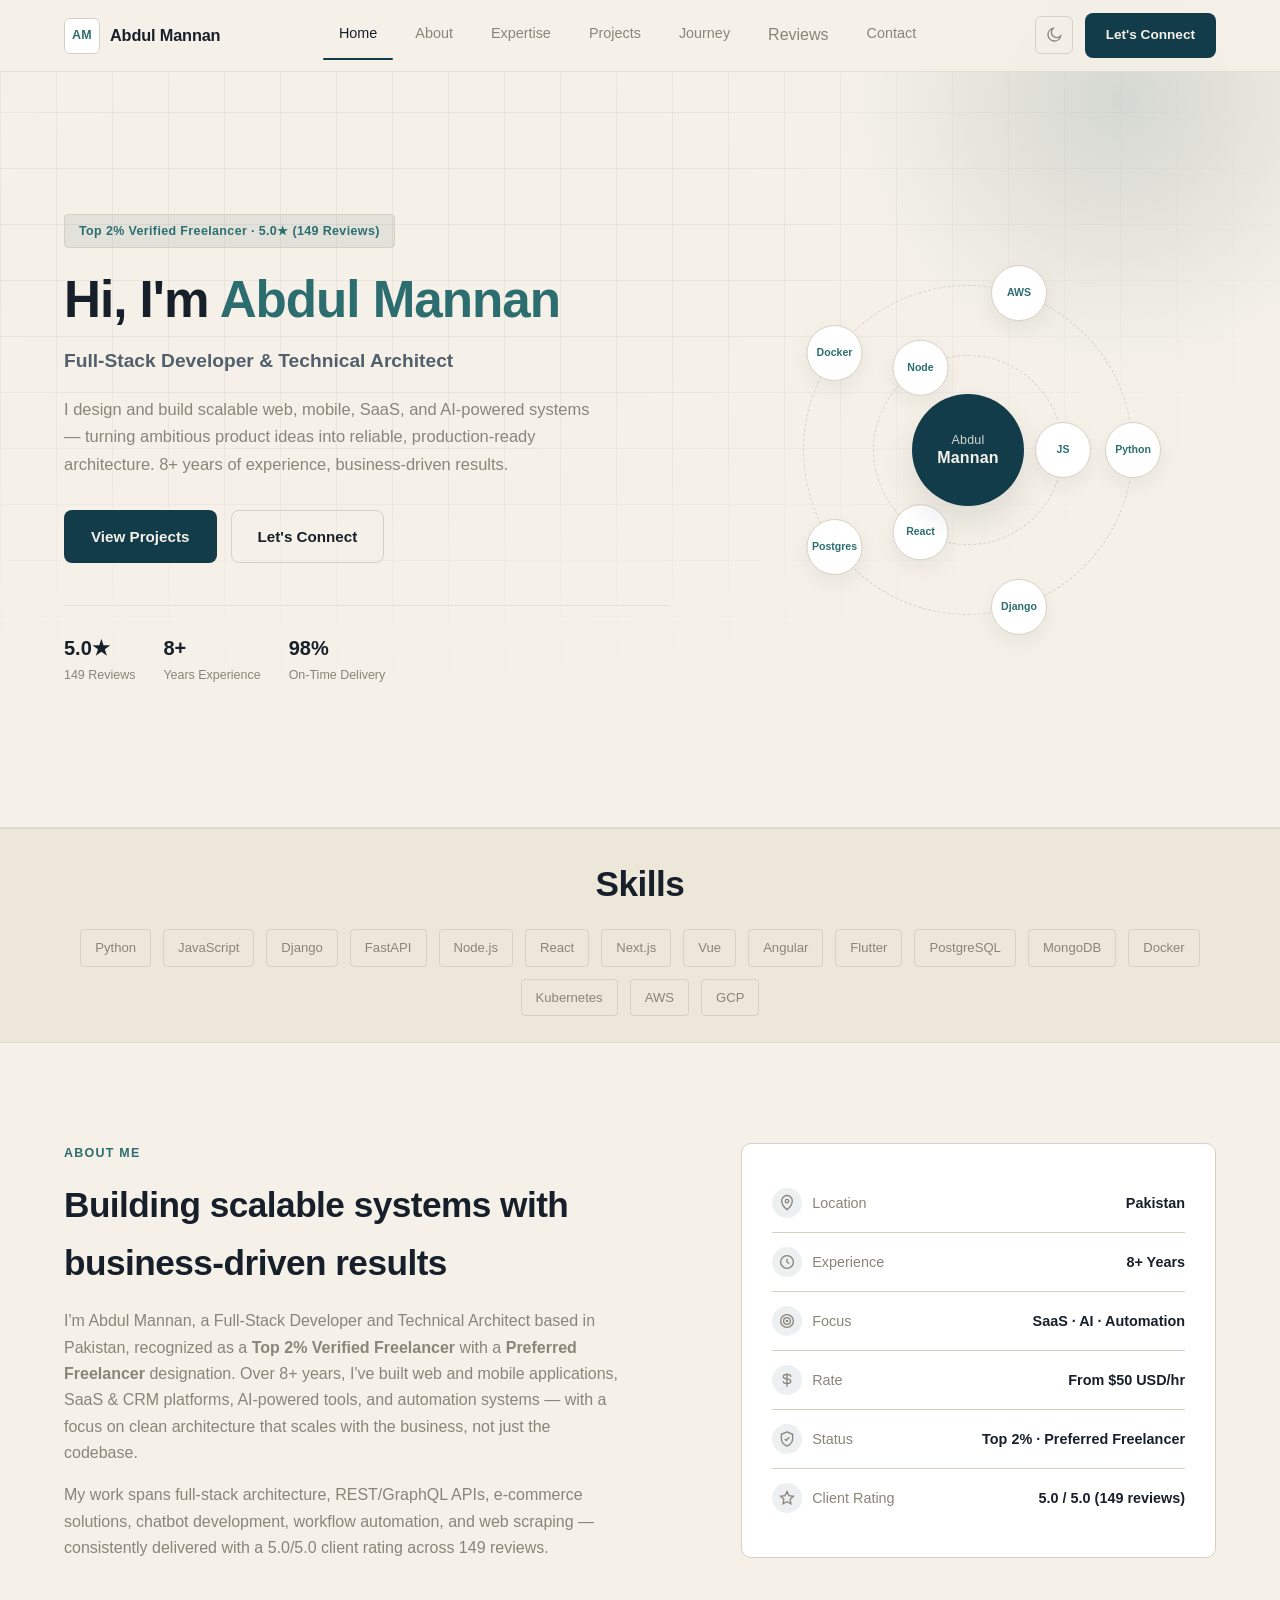
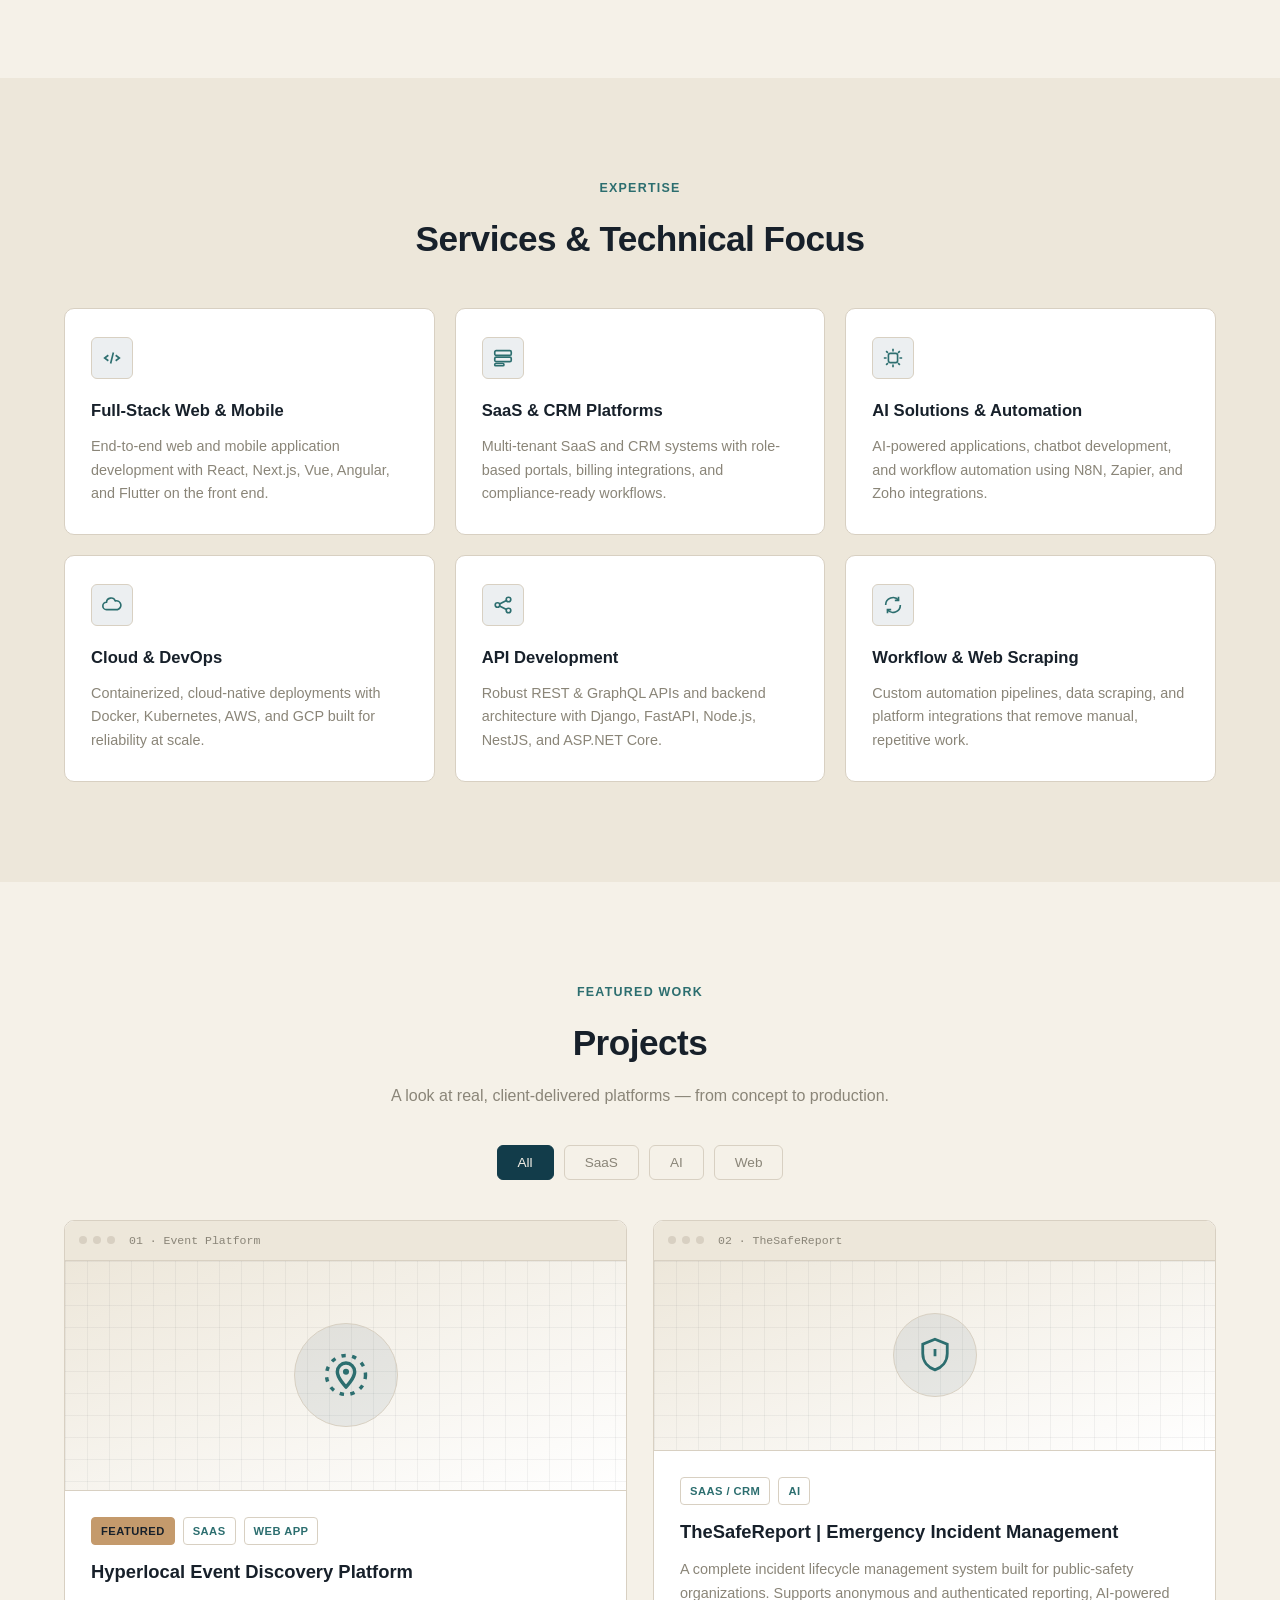
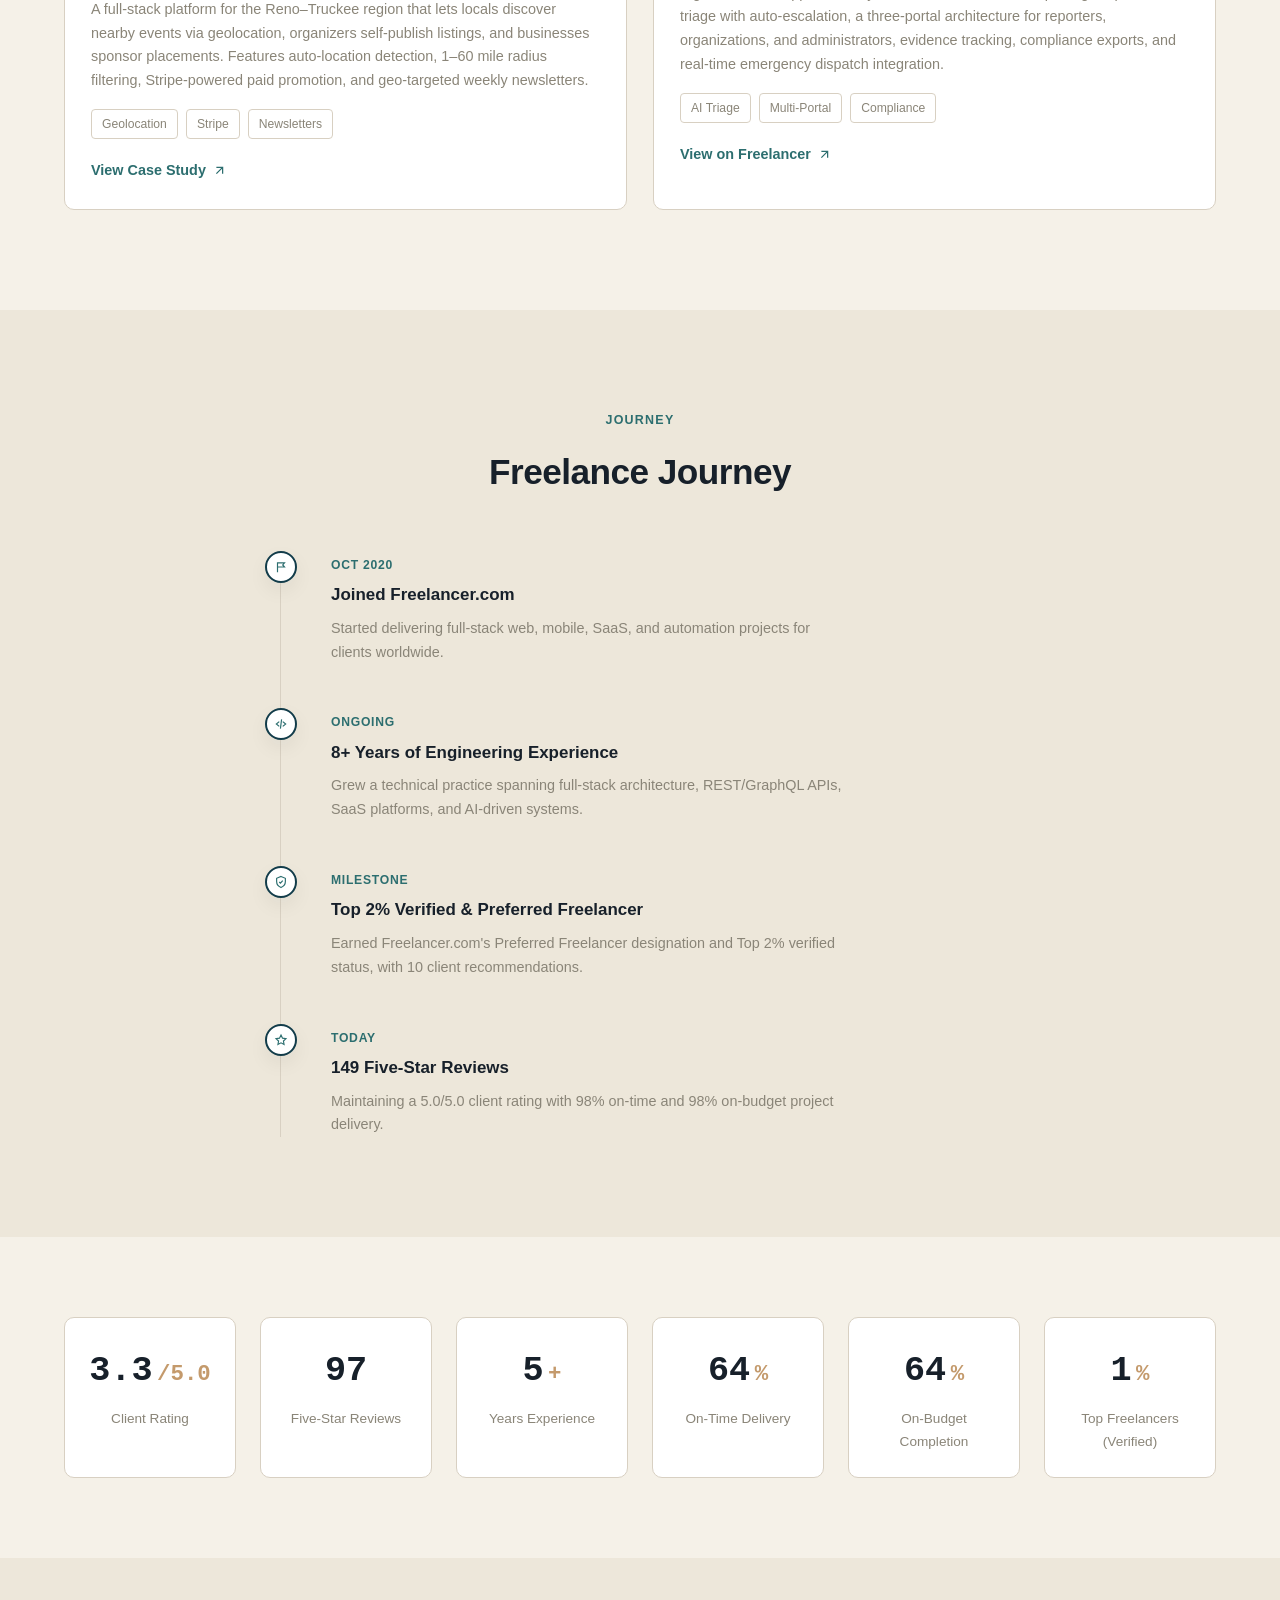
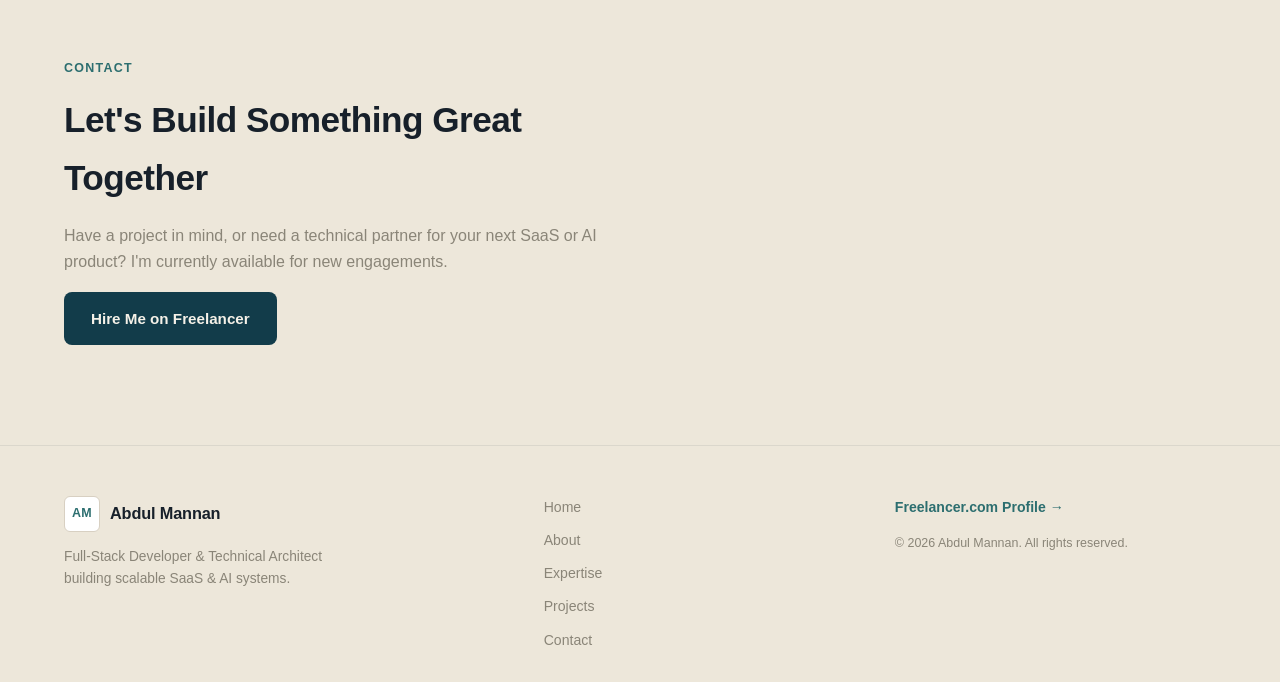
==== index.html @ 6275e5e1 "Initial portfolio" ====
<!DOCTYPE html>
<html lang="en">
<head>
  <script>
    // Set the theme attribute before first paint to avoid a flash of the wrong theme.
    // Default is Light Mode; only switches to Dark if the user previously chose it.
    (function () {
      try {
        var stored = localStorage.getItem('theme');
        document.documentElement.setAttribute('data-theme', stored === 'dark' ? 'dark' : 'light');
      } catch (e) {
        document.documentElement.setAttribute('data-theme', 'light');
      }
    })();
  </script>
  <meta charset="UTF-8">
  <meta name="viewport" content="width=device-width, initial-scale=1.0">
  <title>Abdul Mannan | Full-Stack Developer &amp; Technical Architect</title>
  <meta name="description" content="Abdul Mannan — Full-Stack Developer & Technical Architect. Top 2% Freelancer building scalable web, SaaS, and AI-powered systems.">
  <meta name="color-scheme" content="light dark">
  <link rel="stylesheet" href="style.css">
</head>
<body>

  <!-- ===== Navbar ===== -->
  <header class="navbar" id="navbar">
    <div class="nav-inner">
      <a href="#home" class="brand" data-link>
        <span class="brand-mark">AM</span>
        <span class="brand-name">Abdul Mannan</span>
      </a>

      <nav class="nav-menu" id="navMenu">
        <ul class="nav-links" id="navLinks">
          <li><a href="#home" class="nav-link active" data-link>Home</a></li>
          <li><a href="#about" class="nav-link" data-link>About</a></li>
          <li><a href="#expertise" class="nav-link" data-link>Expertise</a></li>
          <li><a href="#projects" class="nav-link" data-link>Projects</a></li>
          <li><a href="#journey" class="nav-link" data-link>Journey</a></li>
          <li><button type="button" class="nav-link nav-link-btn" id="reviewsBtn" aria-haspopup="dialog" aria-controls="reviewsModal">Reviews</button></li>
          <li><a href="#contact" class="nav-link" data-link>Contact</a></li>
        </ul>
        <span class="nav-indicator" id="navIndicator"></span>
      </nav>

      <div class="nav-actions">
        <button type="button" class="theme-toggle" id="themeToggle" aria-label="Toggle color theme" title="Toggle theme">
          <svg class="icon-sun" viewBox="0 0 24 24" fill="none" stroke="currentColor" stroke-width="1.8" aria-hidden="true">
            <circle cx="12" cy="12" r="4"/>
            <path d="M12 2.5v2.5M12 19v2.5M4.2 4.2l1.8 1.8M18 18l1.8 1.8M2.5 12h2.5M19 12h2.5M4.2 19.8L6 18M18 6l1.8-1.8"/>
          </svg>
          <svg class="icon-moon" viewBox="0 0 24 24" fill="none" stroke="currentColor" stroke-width="1.8" aria-hidden="true">
            <path d="M20.8 13.4A8.5 8.5 0 1110.6 3.2a7 7 0 0010.2 10.2z"/>
          </svg>
        </button>

        <a href="#contact" class="btn btn-primary nav-cta" data-link>Let's Connect</a>

        <button class="menu-toggle" id="menuToggle" aria-label="Toggle menu" aria-expanded="false">
          <span></span><span></span><span></span>
        </button>
      </div>
    </div>
  </header>

  <!-- ===== Hero ===== -->
  <section id="home" class="hero">
    <div class="hero-bg" aria-hidden="true">
      <div class="grid-overlay"></div>
      <div class="hero-glow"></div>
    </div>

    <div class="hero-inner">
      <div class="hero-text hero-enter">
        <p class="eyebrow">Top 2% Verified Freelancer · 5.0★ (149 Reviews)</p>
        <h1 class="hero-title">
          Hi, I'm <span class="accent-text">Abdul Mannan</span>
        </h1>
        <p class="hero-role">Full-Stack Developer &amp; Technical Architect</p>
        <p class="hero-desc">
          I design and build scalable web, mobile, SaaS, and AI-powered systems —
          turning ambitious product ideas into reliable, production-ready
          architecture. 8+ years of experience, business-driven results.
        </p>

        <div class="hero-actions">
          <a href="#projects" class="btn btn-primary" data-link>View Projects</a>
          <a href="#contact" class="btn btn-outline" data-link>Let's Connect</a>
        </div>

        <div class="hero-stats">
          <div class="stat-chip"><strong>5.0★</strong><span>149 Reviews</span></div>
          <div class="stat-chip"><strong>8+</strong><span>Years Experience</span></div>
          <div class="stat-chip"><strong>98%</strong><span>On-Time Delivery</span></div>
        </div>
      </div>

      <div class="hero-visual hero-enter-visual">
        <div class="orbit-widget" aria-hidden="true">
          <div class="orbit-path orbit-path-inner"></div>
          <div class="orbit-path orbit-path-outer"></div>

          <div class="orbit-profile">
            <span class="orbit-profile-first">Abdul</span>
            <span class="orbit-profile-last">Mannan</span>
          </div>

          <div class="orbit-ring orbit-ring-inner">
            <div class="orbit-slot" style="--angle: 0deg;">
              <div class="orbit-badge">
                <div class="badge-circle" data-name="JavaScript"><span>JS</span></div>
              </div>
            </div>
            <div class="orbit-slot" style="--angle: 120deg;">
              <div class="orbit-badge">
                <div class="badge-circle" data-name="React"><span>React</span></div>
              </div>
            </div>
            <div class="orbit-slot" style="--angle: 240deg;">
              <div class="orbit-badge">
                <div class="badge-circle" data-name="Node.js"><span>Node</span></div>
              </div>
            </div>
          </div>

          <div class="orbit-ring orbit-ring-outer">
            <div class="orbit-slot" style="--angle: 0deg;">
              <div class="orbit-badge">
                <div class="badge-circle" data-name="Python"><span>Python</span></div>
              </div>
            </div>
            <div class="orbit-slot" style="--angle: 72deg;">
              <div class="orbit-badge">
                <div class="badge-circle" data-name="Django"><span>Django</span></div>
              </div>
            </div>
            <div class="orbit-slot" style="--angle: 144deg;">
              <div class="orbit-badge">
                <div class="badge-circle" data-name="PostgreSQL"><span>Postgres</span></div>
              </div>
            </div>
            <div class="orbit-slot" style="--angle: 216deg;">
              <div class="orbit-badge">
                <div class="badge-circle" data-name="Docker"><span>Docker</span></div>
              </div>
            </div>
            <div class="orbit-slot" style="--angle: 288deg;">
              <div class="orbit-badge">
                <div class="badge-circle" data-name="AWS"><span>AWS</span></div>
              </div>
            </div>
          </div>
        </div>
      </div>
    </div>
  </section>

  <!-- ===== Tech Stack ===== -->
  <div class="tech-strip">
    <div class="section-inner">
      <h2 class="section-title center">Skills</h2>
      <div class="tech-strip-inner">
      <span class="tech-pill">Python</span><span class="tech-pill">JavaScript</span>
      <span class="tech-pill">Django</span><span class="tech-pill">FastAPI</span>
      <span class="tech-pill">Node.js</span><span class="tech-pill">React</span>
      <span class="tech-pill">Next.js</span><span class="tech-pill">Vue</span>
      <span class="tech-pill">Angular</span><span class="tech-pill">Flutter</span>
      <span class="tech-pill">PostgreSQL</span><span class="tech-pill">MongoDB</span>
      <span class="tech-pill">Docker</span><span class="tech-pill">Kubernetes</span>
      <span class="tech-pill">AWS</span><span class="tech-pill">GCP</span>
      </div>
    </div>
  </div>

  <!-- ===== About ===== -->
  <section id="about" class="section">
    <div class="section-inner about-grid">
      <div class="reveal">
        <p class="tag-label">About Me</p>
        <h2 class="section-title">Building scalable systems with business-driven results</h2>
        <p class="about-text">
          I'm Abdul Mannan, a Full-Stack Developer and Technical Architect based in
          Pakistan, recognized as a <strong>Top 2% Verified Freelancer</strong> with a
          <strong>Preferred Freelancer</strong> designation. Over 8+ years, I've built
          web and mobile applications, SaaS &amp; CRM platforms, AI-powered tools, and
          automation systems — with a focus on clean architecture that scales with
          the business, not just the codebase.
        </p>
        <p class="about-text">
          My work spans full-stack architecture, REST/GraphQL APIs, e-commerce
          solutions, chatbot development, workflow automation, and web scraping —
          consistently delivered with a 5.0/5.0 client rating across 149 reviews.
        </p>
      </div>

      <div class="facts-card reveal">
        <ul class="facts-list">
          <li>
            <div class="fact-main">
              <span class="fact-icon"><svg viewBox="0 0 24 24" fill="none" stroke="currentColor" stroke-width="1.8"><path d="M12 21s-7-6.2-7-11.5A7 7 0 0112 2a7 7 0 017 7.5C19 14.8 12 21 12 21z"/><circle cx="12" cy="9.5" r="2.3"/></svg></span>
              <span>Location</span>
            </div>
            <strong>Pakistan</strong>
          </li>
          <li>
            <div class="fact-main">
              <span class="fact-icon"><svg viewBox="0 0 24 24" fill="none" stroke="currentColor" stroke-width="1.8"><circle cx="12" cy="12" r="8.5"/><path d="M12 7.5V12l3 2"/></svg></span>
              <span>Experience</span>
            </div>
            <strong>8+ Years</strong>
          </li>
          <li>
            <div class="fact-main">
              <span class="fact-icon"><svg viewBox="0 0 24 24" fill="none" stroke="currentColor" stroke-width="1.8"><circle cx="12" cy="12" r="8.5"/><circle cx="12" cy="12" r="4.5"/><circle cx="12" cy="12" r="0.8" fill="currentColor"/></svg></span>
              <span>Focus</span>
            </div>
            <strong>SaaS · AI · Automation</strong>
          </li>
          <li>
            <div class="fact-main">
              <span class="fact-icon"><svg viewBox="0 0 24 24" fill="none" stroke="currentColor" stroke-width="1.8"><path d="M12 3v18M17 7.5c0-1.9-2.2-3-5-3s-5 1.1-5 3 2.2 2.7 5 3 5 1.1 5 3-2.2 3-5 3-5-1.1-5-3"/></svg></span>
              <span>Rate</span>
            </div>
            <strong>From $50 USD/hr</strong>
          </li>
          <li>
            <div class="fact-main">
              <span class="fact-icon"><svg viewBox="0 0 24 24" fill="none" stroke="currentColor" stroke-width="1.8"><path d="M12 2.5l7.5 3.2v5.6c0 5-3.2 8.4-7.5 10.2-4.3-1.8-7.5-5.2-7.5-10.2V5.7L12 2.5z"/><path d="M9 12l2 2 4-4.5"/></svg></span>
              <span>Status</span>
            </div>
            <strong>Top 2% · Preferred Freelancer</strong>
          </li>
          <li>
            <div class="fact-main">
              <span class="fact-icon"><svg viewBox="0 0 24 24" fill="none" stroke="currentColor" stroke-width="1.8"><path d="M12 3.5l2.6 5.3 5.9.9-4.3 4.1 1 5.9-5.2-2.8-5.2 2.8 1-5.9-4.3-4.1 5.9-.9L12 3.5z"/></svg></span>
              <span>Client Rating</span>
            </div>
            <strong>5.0 / 5.0 (149 reviews)</strong>
          </li>
        </ul>
      </div>
    </div>
  </section>

  <!-- ===== Expertise ===== -->
  <section id="expertise" class="section alt-bg">
    <div class="section-inner">
      <p class="tag-label center reveal">Expertise</p>
      <h2 class="section-title center reveal">Services &amp; Technical Focus</h2>

      <div class="services-grid">
        <div class="service-card reveal">
          <div class="service-icon">
            <svg viewBox="0 0 24 24" fill="none" stroke="currentColor" stroke-width="1.8"><path d="M8 9l-4 3 4 3M16 9l4 3-4 3M13.5 6l-3 12"/></svg>
          </div>
          <h3>Full-Stack Web &amp; Mobile</h3>
          <p>End-to-end web and mobile application development with React, Next.js, Vue, Angular, and Flutter on the front end.</p>
        </div>

        <div class="service-card reveal">
          <div class="service-icon">
            <svg viewBox="0 0 24 24" fill="none" stroke="currentColor" stroke-width="1.8"><rect x="3" y="4" width="18" height="5" rx="1.5"/><rect x="3" y="11" width="18" height="5" rx="1.5"/><rect x="3" y="18" width="10" height="2.5" rx="1"/></svg>
          </div>
          <h3>SaaS &amp; CRM Platforms</h3>
          <p>Multi-tenant SaaS and CRM systems with role-based portals, billing integrations, and compliance-ready workflows.</p>
        </div>

        <div class="service-card reveal">
          <div class="service-icon">
            <svg viewBox="0 0 24 24" fill="none" stroke="currentColor" stroke-width="1.8"><rect x="7" y="7" width="10" height="10" rx="2"/><path d="M12 2v3M12 19v3M2 12h3M19 12h3M4.5 4.5l2 2M17.5 17.5l2 2M4.5 19.5l2-2M17.5 6.5l2-2"/></svg>
          </div>
          <h3>AI Solutions &amp; Automation</h3>
          <p>AI-powered applications, chatbot development, and workflow automation using N8N, Zapier, and Zoho integrations.</p>
        </div>

        <div class="service-card reveal">
          <div class="service-icon">
            <svg viewBox="0 0 24 24" fill="none" stroke="currentColor" stroke-width="1.8"><path d="M6 17a4 4 0 010-8 5 5 0 019.6-1.5A4.5 4.5 0 0118 17H6z"/></svg>
          </div>
          <h3>Cloud &amp; DevOps</h3>
          <p>Containerized, cloud-native deployments with Docker, Kubernetes, AWS, and GCP built for reliability at scale.</p>
        </div>

        <div class="service-card reveal">
          <div class="service-icon">
            <svg viewBox="0 0 24 24" fill="none" stroke="currentColor" stroke-width="1.8"><circle cx="6" cy="12" r="2.5"/><circle cx="18" cy="6" r="2.5"/><circle cx="18" cy="18" r="2.5"/><path d="M8.2 11l7.6-4M8.2 13l7.6 4"/></svg>
          </div>
          <h3>API Development</h3>
          <p>Robust REST &amp; GraphQL APIs and backend architecture with Django, FastAPI, Node.js, NestJS, and ASP.NET Core.</p>
        </div>

        <div class="service-card reveal">
          <div class="service-icon">
            <svg viewBox="0 0 24 24" fill="none" stroke="currentColor" stroke-width="1.8"><path d="M4 12a8 8 0 0114.3-5M20 12a8 8 0 01-14.3 5"/><path d="M18 3v4h-4M6 21v-4h4"/></svg>
          </div>
          <h3>Workflow &amp; Web Scraping</h3>
          <p>Custom automation pipelines, data scraping, and platform integrations that remove manual, repetitive work.</p>
        </div>
      </div>
    </div>
  </section>

  <!-- ===== Projects ===== -->
  <section id="projects" class="section">
    <div class="section-inner">
      <p class="tag-label center reveal">Featured Work</p>
      <h2 class="section-title center reveal">Projects</h2>
      <p class="section-sub center reveal">A look at real, client-delivered platforms — from concept to production.</p>

      <div class="filters reveal">
        <button class="filter-btn active" data-filter="all">All</button>
        <button class="filter-btn" data-filter="saas">SaaS</button>
        <button class="filter-btn" data-filter="ai">AI</button>
        <button class="filter-btn" data-filter="web">Web</button>
      </div>

      <div class="projects-grid" id="projectsGrid">

        <article class="project-card featured reveal" data-category="saas web">
          <div class="project-visual">
            <div class="mockup-bar">
              <span class="mockup-dot"></span><span class="mockup-dot"></span><span class="mockup-dot"></span>
              <span class="mockup-label">01 · Event Platform</span>
            </div>
            <div class="project-thumb">
              <div class="thumb-icon">
                <svg viewBox="0 0 24 24" fill="none" stroke="currentColor" stroke-width="1.6">
                  <circle cx="12" cy="12" r="9" stroke-dasharray="2 3"/>
                  <path d="M12 6.5a4 4 0 00-4 4c0 3 4 7 4 7s4-4 4-7a4 4 0 00-4-4z"/>
                  <circle cx="12" cy="10.5" r="1.4" fill="currentColor" stroke="none"/>
                </svg>
              </div>
              <div class="thumb-overlay">
                <span>View Case Study
                  <svg viewBox="0 0 24 24" fill="none" stroke="currentColor" stroke-width="2"><path d="M7 17L17 7M7 7h10v10"/></svg>
                </span>
              </div>
            </div>
          </div>
          <div class="project-body">
            <div class="project-tags">
              <span class="tag tag-featured">Featured</span><span class="tag">SaaS</span><span class="tag">Web App</span>
            </div>
            <h3>Hyperlocal Event Discovery Platform</h3>
            <p>
              A full-stack platform for the Reno&ndash;Truckee region that lets locals
              discover nearby events via geolocation, organizers self-publish listings,
              and businesses sponsor placements. Features auto-location detection,
              1&ndash;60 mile radius filtering, Stripe-powered paid promotion, and
              geo-targeted weekly newsletters.
            </p>
            <div class="project-stack">
              <span>Geolocation</span><span>Stripe</span><span>Newsletters</span>
            </div>
            <a href="https://www.freelancer.com/u/mannanmaan1425/portfolio/hyperlocal-event-discovery-platform-14034253" class="project-link" target="_blank" rel="noopener">
              View Case Study
              <svg viewBox="0 0 24 24" fill="none" stroke="currentColor" stroke-width="2"><path d="M7 17L17 7M7 7h10v10"/></svg>
            </a>
          </div>
        </article>

        <article class="project-card reveal" data-category="saas ai">
          <div class="project-visual">
            <div class="mockup-bar">
              <span class="mockup-dot"></span><span class="mockup-dot"></span><span class="mockup-dot"></span>
              <span class="mockup-label">02 · TheSafeReport</span>
            </div>
            <div class="project-thumb">
              <div class="thumb-icon">
                <svg viewBox="0 0 24 24" fill="none" stroke="currentColor" stroke-width="1.6">
                  <path d="M12 3l7 2.8v5.4c0 4.6-3 7.9-7 9.3-4-1.4-7-4.7-7-9.3V5.8L12 3z"/>
                  <path d="M12 8.5v4.2M12 15.6h.01"/>
                </svg>
              </div>
              <div class="thumb-overlay">
                <span>View on Freelancer
                  <svg viewBox="0 0 24 24" fill="none" stroke="currentColor" stroke-width="2"><path d="M7 17L17 7M7 7h10v10"/></svg>
                </span>
              </div>
            </div>
          </div>
          <div class="project-body">
            <div class="project-tags">
              <span class="tag">SaaS / CRM</span><span class="tag">AI</span>
            </div>
            <h3>TheSafeReport | Emergency Incident Management</h3>
            <p>
              A complete incident lifecycle management system built for public-safety
              organizations. Supports anonymous and authenticated reporting, AI-powered
              triage with auto-escalation, a three-portal architecture for reporters,
              organizations, and administrators, evidence tracking, compliance exports,
              and real-time emergency dispatch integration.
            </p>
            <div class="project-stack">
              <span>AI Triage</span><span>Multi-Portal</span><span>Compliance</span>
            </div>
            <a href="https://www.freelancer.com/u/mannanmaan1425" class="project-link" target="_blank" rel="noopener">
              View on Freelancer
              <svg viewBox="0 0 24 24" fill="none" stroke="currentColor" stroke-width="2"><path d="M7 17L17 7M7 7h10v10"/></svg>
            </a>
          </div>
        </article>

      </div>
      <p class="empty-msg" id="emptyMsg" hidden>No projects in this category yet.</p>
    </div>
  </section>

  <!-- ===== Journey ===== -->
  <section id="journey" class="section alt-bg">
    <div class="section-inner">
      <p class="tag-label center reveal">Journey</p>
      <h2 class="section-title center reveal">Freelance Journey</h2>

      <div class="timeline">
        <div class="timeline-item reveal">
          <div class="timeline-dot"><svg viewBox="0 0 24 24" fill="none" stroke="currentColor" stroke-width="2"><path d="M6 21V4M6 5h12l-3 3.5L18 12H6"/></svg></div>
          <div class="timeline-content">
            <span class="timeline-date">Oct 2020</span>
            <h3>Joined Freelancer.com</h3>
            <p>Started delivering full-stack web, mobile, SaaS, and automation projects for clients worldwide.</p>
          </div>
        </div>

        <div class="timeline-item reveal">
          <div class="timeline-dot"><svg viewBox="0 0 24 24" fill="none" stroke="currentColor" stroke-width="2"><path d="M9 8l-5 4 5 4M15 8l5 4-5 4M13 4l-2 16"/></svg></div>
          <div class="timeline-content">
            <span class="timeline-date">Ongoing</span>
            <h3>8+ Years of Engineering Experience</h3>
            <p>Grew a technical practice spanning full-stack architecture, REST/GraphQL APIs, SaaS platforms, and AI-driven systems.</p>
          </div>
        </div>

        <div class="timeline-item reveal">
          <div class="timeline-dot"><svg viewBox="0 0 24 24" fill="none" stroke="currentColor" stroke-width="2"><path d="M12 2.5l7.5 3.2v5.6c0 5-3.2 8.4-7.5 10.2-4.3-1.8-7.5-5.2-7.5-10.2V5.7L12 2.5z"/><path d="M9 12l2 2 4-4.5"/></svg></div>
          <div class="timeline-content">
            <span class="timeline-date">Milestone</span>
            <h3>Top 2% Verified &amp; Preferred Freelancer</h3>
            <p>Earned Freelancer.com's Preferred Freelancer designation and Top 2% verified status, with 10 client recommendations.</p>
          </div>
        </div>

        <div class="timeline-item reveal">
          <div class="timeline-dot"><svg viewBox="0 0 24 24" fill="none" stroke="currentColor" stroke-width="2"><path d="M12 3.5l2.6 5.3 5.9.9-4.3 4.1 1 5.9-5.2-2.8-5.2 2.8 1-5.9-4.3-4.1 5.9-.9L12 3.5z"/></svg></div>
          <div class="timeline-content">
            <span class="timeline-date">Today</span>
            <h3>149 Five-Star Reviews</h3>
            <p>Maintaining a 5.0/5.0 client rating with 98% on-time and 98% on-budget project delivery.</p>
          </div>
        </div>
      </div>
    </div>
  </section>

  <!-- ===== Achievements ===== -->
  <section id="achievements" class="section stats-section">
    <div class="section-inner">
      <div class="stats-grid">
        <div class="stat-card reveal">
          <span class="stat-number" data-count="5" data-decimal="1">0</span>
          <span class="stat-suffix">/5.0</span>
          <p>Client Rating</p>
        </div>
        <div class="stat-card reveal">
          <span class="stat-number" data-count="149">0</span>
          <p>Five-Star Reviews</p>
        </div>
        <div class="stat-card reveal">
          <span class="stat-number" data-count="8">0</span>
          <span class="stat-suffix">+</span>
          <p>Years Experience</p>
        </div>
        <div class="stat-card reveal">
          <span class="stat-number" data-count="98">0</span>
          <span class="stat-suffix">%</span>
          <p>On-Time Delivery</p>
        </div>
        <div class="stat-card reveal">
          <span class="stat-number" data-count="98">0</span>
          <span class="stat-suffix">%</span>
          <p>On-Budget Completion</p>
        </div>
        <div class="stat-card reveal">
          <span class="stat-number" data-count="2">0</span>
          <span class="stat-suffix">%</span>
          <p>Top Freelancers (Verified)</p>
        </div>
      </div>
    </div>
  </section>

  <!-- ===== Contact ===== -->
  <section id="contact" class="section alt-bg">
    <div class="section-inner contact-grid">
      <div class="reveal">
        <p class="tag-label">Contact</p>
        <h2 class="section-title">Let's Build Something Great Together</h2>
        <p class="about-text">
          Have a project in mind, or need a technical partner for your next SaaS
          or AI product? I'm currently available for new engagements.
        </p>
        <a href="https://www.freelancer.com/u/mannanmaan1425" class="btn btn-primary" target="_blank" rel="noopener">
          Hire Me on Freelancer
        </a>
      </div>

      <div class="contact-cards reveal">
        <a href="mailto:abdulmannan@example.com" class="contact-card">
          <span class="contact-icon"><svg viewBox="0 0 24 24" fill="none" stroke="currentColor" stroke-width="1.8"><rect x="3" y="5" width="18" height="14" rx="2"/><path d="M3.5 6.5l8.5 6 8.5-6"/></svg></span>
          <span class="contact-label">Email</span>
          <span class="contact-value">abdulmannan@example.com</span>
        </a>
        <a href="https://www.freelancer.com/u/mannanmaan1425" class="contact-card" target="_blank" rel="noopener">
          <span class="contact-icon"><svg viewBox="0 0 24 24" fill="none" stroke="currentColor" stroke-width="1.8"><rect x="3" y="7" width="18" height="13" rx="2"/><path d="M8 7V5.5A1.5 1.5 0 019.5 4h5A1.5 1.5 0 0116 5.5V7M3 12h18"/></svg></span>
          <span class="contact-label">Freelancer Profile</span>
          <span class="contact-value">@mannanmaan1425</span>
        </a>
        <div class="contact-card">
          <span class="contact-icon"><svg viewBox="0 0 24 24" fill="none" stroke="currentColor" stroke-width="1.8"><path d="M12 21s-7-6.2-7-11.5A7 7 0 0112 2a7 7 0 017 7.5C19 14.8 12 21 12 21z"/><circle cx="12" cy="9.5" r="2.3"/></svg></span>
          <span class="contact-label">Location</span>
          <span class="contact-value">Pakistan</span>
        </div>
        <div class="contact-card">
          <span class="contact-icon"><svg viewBox="0 0 24 24" fill="none" stroke="currentColor" stroke-width="1.8"><path d="M12 3v18M17 7.5c0-1.9-2.2-3-5-3s-5 1.1-5 3 2.2 2.7 5 3 5 1.1 5 3-2.2 3-5 3-5-1.1-5-3"/></svg></span>
          <span class="contact-label">Rate</span>
          <span class="contact-value">From $50 USD/hr</span>
        </div>
      </div>
    </div>
  </section>

  <!-- ===== Footer ===== -->
  <footer class="footer">
    <div class="section-inner footer-grid">
      <div>
        <a href="#home" class="brand" data-link>
          <span class="brand-mark">AM</span>
          <span class="brand-name">Abdul Mannan</span>
        </a>
        <p class="footer-tagline">Full-Stack Developer &amp; Technical Architect building scalable SaaS &amp; AI systems.</p>
      </div>

      <div class="footer-links">
        <a href="#home" data-link>Home</a>
        <a href="#about" data-link>About</a>
        <a href="#expertise" data-link>Expertise</a>
        <a href="#projects" data-link>Projects</a>
        <a href="#contact" data-link>Contact</a>
      </div>

      <div class="footer-profile">
        <a href="https://www.freelancer.com/u/mannanmaan1425" target="_blank" rel="noopener">Freelancer.com Profile &rarr;</a>
        <p class="footer-copy">&copy; 2026 Abdul Mannan. All rights reserved.</p>
      </div>
    </div>
  </footer>

  <button class="back-to-top" id="backToTop" aria-label="Back to top">&uarr;</button>

  <!-- ===== Reviews Modal ===== -->
  <div class="reviews-overlay" id="reviewsModal" role="dialog" aria-modal="true" aria-labelledby="reviewsTitle" hidden>
    <div class="reviews-panel">
      <div class="reviews-head">
        <div>
          <h2 id="reviewsTitle">Client Reviews</h2>
          <p class="reviews-sub">5.0 · 149 Reviews on Freelancer.com</p>
        </div>
        <button type="button" class="reviews-close" id="reviewsClose" aria-label="Close reviews">&times;</button>
      </div>

      <div class="reviews-track-wrap">
        <div class="reviews-track" id="reviewsTrack">

          <article class="review-card">
            <div class="review-stars" aria-label="5 out of 5 stars">★★★★★</div>
            <p class="review-project">FEMA IPAWS CAP XML Integration</p>
            <p class="review-text">"Abdul did an excellent job on our FEMA IPAWS integration. This was a technically challenging project involving CAP 1.2, digital signatures, WS-Security, X.509 certificates, SOAP/TLS and live FEMA Demo/Staging testing. He stayed with difficult technical issues through successful transmissions and provided complete source code, documentation, evidence and a detailed handoff. I appreciate his persistence, technical ability and continued support. Highly recommended."</p>
            <div class="review-stack">
              <span>PHP</span><span>XML</span><span>Software Architecture</span><span>XSLT</span>
            </div>
            <p class="review-author">Shawn <span>· Freelancer.com Client</span></p>
          </article>

          <article class="review-card">
            <div class="review-stars" aria-label="5 out of 5 stars">★★★★★</div>
            <p class="review-project">Business Account Integration &amp; Workflow Automation (AI Parser, Zoho Books, Zapier, Make.com)</p>
            <p class="review-text">"Abdul is one of a kind and makes it happen along with his team.. They are great!! Abdul is the man! His team works smart, hard, and fast. Looking forward to the end result and to move on to the next project!!"</p>
            <div class="review-stack">
              <span>PHP</span><span>Software Architecture</span><span>AI (Artificial Intelligence)</span><span>Automation</span>
            </div>
            <p class="review-author">Kenneth <span>· Freelancer.com Client</span></p>
          </article>

          <article class="review-card">
            <div class="review-stars" aria-label="5 out of 5 stars">★★★★★</div>
            <p class="review-project">Next.js 15 + Shadcn UI Developer for High-Density FinTech/PropTech Dashboard</p>
            <p class="review-text">"Excellent performance and very fast implementation of the interactive filters. High-quality dashboard interface."</p>
            <div class="review-stack">
              <span>Node.js</span><span>Stripe</span><span>TypeScript</span><span>Frontend Development</span>
            </div>
            <p class="review-author">Alvaro <span>· Freelancer.com Client</span></p>
          </article>

          <article class="review-card">
            <div class="review-stars" aria-label="5 out of 5 stars">★★★★★</div>
            <p class="review-project">Incident Reporting Web &amp; Mobile App</p>
            <p class="review-text">"Abdul has been the technical backbone of this project and I intend to continue working with him. He has been a source of knowledge from the beginning and I could not be more pleased of how it all turned out. I would recommend Abdul for whatever you need, but I plan to keep him busy. Working with Abdul has been a joy. Collaborative and insightful. Would hire him again, no doubt. Abdul is next level. He's handled all that I've asked for and more. Great working with him. A real professional. Above and beyond work. Excellent as usual and always ahead of schedule!"</p>
            <div class="review-stack">
              <span>PHP</span><span>JavaScript</span><span>Python</span><span>Mobile App Development</span>
            </div>
            <p class="review-author">Michael <span>· Freelancer.com Client</span></p>
          </article>

          <article class="review-card">
            <div class="review-stars" aria-label="5 out of 5 stars">★★★★★</div>
            <p class="review-project">Custom Airtable Task Flow Automation</p>
            <p class="review-text">"Abdul was great to work with. At each stage of the project, we were updated with what had been actioned and what the next progress stage was to be."</p>
            <div class="review-stack">
              <span>Project Management</span><span>Documentation</span><span>Data Visualization</span><span>Airtable</span>
            </div>
            <p class="review-author">Nick <span>· Freelancer.com Client</span></p>
          </article>

        </div>
      </div>

      <div class="reviews-controls">
        <button type="button" class="reviews-nav-btn" id="reviewsPrev" aria-label="Previous review">&larr;</button>
        <span class="reviews-counter" id="reviewsCounter">1 / 5</span>
        <button type="button" class="reviews-nav-btn" id="reviewsNext" aria-label="Next review">&rarr;</button>
      </div>

      <a class="reviews-source-link" href="https://www.freelancer.com/u/mannanmaan1425" target="_blank" rel="noopener">View all 149 reviews on Freelancer.com &rarr;</a>
    </div>
  </div>

  <script src="script.js"></script>
</body>
</html>
---- style.css ----
/* ==========================================================
   Abdul Mannan — Portfolio
   Light-first, premium, technology-focused visual identity.
   Dark mode available via the navbar theme toggle.
   ========================================================== */

/* ---------- Reset ---------- */
* {
  margin: 0;
  padding: 0;
  box-sizing: border-box;
}

html {
  scroll-behavior: smooth;
}

/* ---------- Theme tokens ---------- */
/* Light mode (default) — warm ivory + deep navy/teal, bronze as a sparing highlight */
:root {
  --bg: #f5f1e8;
  --bg-rgb: 245, 241, 232;
  --bg-alt: #ede7da;
  --card: #ffffff;
  --card-hover: #f3eee3;
  --border: #d8d0c2;
  --border-rgb: 216, 208, 194;
  --border-soft: rgba(23, 32, 41, 0.08);

  --accent: #123c4a;
  --accent-rgb: 18, 60, 74;
  --accent-2: #2c6e6f;
  --highlight: #c49a6c;
  --highlight-rgb: 196, 154, 108;
  --on-accent: #f5f1e8;

  --text: #17202a;
  --text-rgb: 23, 32, 41;
  --text-secondary: #52606d;
  --text-muted: #8a8578;

  --shadow-sm: 0 8px 20px rgba(23, 32, 41, 0.06);
  --shadow-md: 0 16px 32px rgba(23, 32, 41, 0.10);
  --shadow-lg: 0 24px 50px rgba(23, 32, 41, 0.12);

  --navbar-h: 72px;
  --radius: 8px;
  --radius-lg: 10px;
}

/* Dark mode — explicitly designed, not an inversion */
:root[data-theme="dark"] {
  --bg: #101820;
  --bg-rgb: 16, 24, 32;
  --bg-alt: #16232d;
  --card: #1b2b36;
  --card-hover: #22333f;
  --border: #2a3a45;
  --border-rgb: 42, 58, 69;
  --border-soft: rgba(184, 196, 204, 0.14);

  --accent: #5fa8a8;
  --accent-rgb: 95, 168, 168;
  --accent-2: #82c0c0;
  --on-accent: #101820;

  --text: #f5f1e8;
  --text-rgb: 245, 241, 232;
  --text-secondary: #b8c4cc;
  --text-muted: #7e8fa0;

  --shadow-sm: 0 8px 20px rgba(0, 0, 0, 0.3);
  --shadow-md: 0 20px 40px rgba(0, 0, 0, 0.35);
  --shadow-lg: 0 24px 60px rgba(0, 0, 0, 0.45);
}

/* ---------- Smooth theme transitions ---------- */
*, *::before, *::after {
  transition: background-color 0.25s ease, color 0.25s ease, border-color 0.25s ease;
}

body {
  font-family: -apple-system, BlinkMacSystemFont, 'Segoe UI', Inter, Arial, sans-serif;
  line-height: 1.65;
  color: var(--text-secondary);
  background-color: var(--bg);
  overflow-x: hidden;
}

a {
  text-decoration: none;
  color: inherit;
}

ul {
  list-style: none;
}

img {
  max-width: 100%;
  display: block;
}

svg {
  width: 100%;
  height: 100%;
}

.section-inner {
  width: 90%;
  max-width: 1180px;
  margin: 0 auto;
}

/* ---------- Reveal on scroll (single, consistent entrance) ---------- */
.reveal {
  opacity: 0;
  transform: translateY(22px);
  transition: opacity 0.6s cubic-bezier(0.22, 1, 0.36, 1), transform 0.6s cubic-bezier(0.22, 1, 0.36, 1);
}

.reveal.visible {
  opacity: 1;
  transform: translateY(0);
}

/* ---------- Buttons ---------- */
.btn {
  display: inline-flex;
  align-items: center;
  gap: 8px;
  padding: 13px 26px;
  border-radius: var(--radius);
  font-weight: 600;
  font-size: 0.95rem;
  cursor: pointer;
  border: 1px solid transparent;
  transition: background-color 0.2s ease, border-color 0.2s ease, transform 0.2s ease, color 0.2s ease;
}

.btn-primary {
  background: var(--accent);
  color: var(--on-accent);
}

.btn-primary:hover {
  background: var(--accent-2);
  transform: translateY(-2px);
}

.btn-outline {
  background: transparent;
  color: var(--text);
  border-color: var(--border);
}

.btn-outline:hover {
  border-color: var(--accent);
  color: var(--accent-2);
  transform: translateY(-2px);
}

/* ---------- Navbar ---------- */
.navbar {
  position: fixed;
  top: 0;
  left: 0;
  width: 100%;
  height: var(--navbar-h);
  z-index: 500;
  background: rgba(var(--bg-rgb), 0.9);
  backdrop-filter: blur(10px);
  border-bottom: 1px solid var(--border-soft);
  transition: border-color 0.3s ease, background-color 0.3s ease;
}

.navbar.scrolled {
  border-bottom-color: rgba(var(--accent-rgb), 0.3);
}

.nav-inner {
  max-width: 1180px;
  width: 90%;
  margin: 0 auto;
  height: 100%;
  display: flex;
  align-items: center;
  justify-content: space-between;
  gap: 20px;
}

.brand {
  display: flex;
  align-items: center;
  gap: 10px;
  font-weight: 700;
  font-size: 1.02rem;
  color: var(--text);
  letter-spacing: -0.01em;
  white-space: nowrap;
  flex-shrink: 0;
}

.brand-mark {
  width: 36px;
  height: 36px;
  border-radius: 6px;
  background: var(--card);
  border: 1px solid var(--border);
  color: var(--accent-2);
  display: flex;
  align-items: center;
  justify-content: center;
  font-size: 0.78rem;
  font-weight: 700;
  letter-spacing: 0.02em;
  flex-shrink: 0;
}

.nav-menu {
  position: relative;
  display: flex;
  align-items: center;
}

.nav-links {
  display: flex;
  gap: 6px;
}

.nav-link {
  position: relative;
  display: block;
  padding: 10px 16px;
  font-size: 0.9rem;
  color: var(--text-muted);
  border-radius: 6px;
  transition: color 0.2s ease;
  white-space: nowrap;
}

.nav-link:hover {
  color: var(--text);
}

.nav-link.active {
  color: var(--text);
}

.nav-indicator {
  position: absolute;
  bottom: -1px;
  height: 2px;
  background: var(--accent);
  border-radius: 2px;
  transition: left 0.3s cubic-bezier(0.22, 1, 0.36, 1), width 0.3s cubic-bezier(0.22, 1, 0.36, 1);
}

/* ---------- Nav actions (theme toggle + CTA + hamburger) ---------- */
.nav-actions {
  display: flex;
  align-items: center;
  gap: 12px;
  flex-shrink: 0;
}

.theme-toggle {
  position: relative;
  z-index: 2;
  display: inline-flex;
  align-items: center;
  justify-content: center;
  width: 38px;
  height: 38px;
  border-radius: 6px;
  border: 1px solid var(--border);
  background: transparent;
  color: var(--text-muted);
  cursor: pointer;
  flex-shrink: 0;
  pointer-events: auto;
  transition: color 0.2s ease, border-color 0.2s ease, background-color 0.2s ease, transform 0.2s ease;
}

.theme-toggle:hover {
  color: var(--accent-2);
  border-color: var(--accent);
  background: var(--card-hover);
  transform: translateY(-1px);
}

.theme-toggle svg {
  width: 18px;
  height: 18px;
  display: none;
  pointer-events: none;
}

/* Light mode (default): show moon = click to go dark */
:root:not([data-theme="dark"]) .theme-toggle .icon-moon {
  display: block;
}

/* Dark mode: show sun = click to go light */
:root[data-theme="dark"] .theme-toggle .icon-sun {
  display: block;
}

.nav-cta {
  flex-shrink: 0;
  padding: 10px 20px;
  font-size: 0.85rem;
}

.menu-toggle {
  display: none;
  flex-direction: column;
  justify-content: center;
  gap: 5px;
  width: 40px;
  height: 40px;
  background: transparent;
  border: none;
  cursor: pointer;
}

.menu-toggle span {
  display: block;
  height: 2px;
  width: 22px;
  background-color: var(--text);
  border-radius: 2px;
  transition: transform 0.3s ease, opacity 0.3s ease, background-color 0.2s ease;
}

.menu-toggle.active span:nth-child(1) {
  transform: translateY(7px) rotate(45deg);
}
.menu-toggle.active span:nth-child(2) {
  opacity: 0;
}
.menu-toggle.active span:nth-child(3) {
  transform: translateY(-7px) rotate(-45deg);
}

/* ---------- Hero ---------- */
.hero {
  position: relative;
  min-height: 92vh;
  display: flex;
  align-items: center;
  padding-top: var(--navbar-h);
  overflow: hidden;
  border-bottom: 1px solid var(--border-soft);
}

.hero-bg {
  position: absolute;
  inset: 0;
  z-index: 0;
}

.grid-overlay {
  position: absolute;
  inset: 0;
  background-image:
    linear-gradient(rgba(var(--text-rgb), 0.05) 1px, transparent 1px),
    linear-gradient(90deg, rgba(var(--text-rgb), 0.05) 1px, transparent 1px);
  background-size: 56px 56px;
  mask-image: radial-gradient(ellipse 75% 55% at 30% 30%, #000 40%, transparent 100%);
}

.hero-glow {
  position: absolute;
  width: 560px;
  height: 560px;
  top: -180px;
  right: -120px;
  background: radial-gradient(circle, rgba(var(--accent-rgb), 0.14), transparent 68%);
  pointer-events: none;
}

.hero-inner {
  position: relative;
  z-index: 1;
  width: 90%;
  max-width: 1180px;
  margin: 0 auto;
  display: grid;
  grid-template-columns: 1.1fr 0.9fr;
  gap: 50px;
  align-items: center;
}

.eyebrow {
  display: inline-block;
  padding: 6px 14px;
  border: 1px solid var(--border);
  border-radius: 4px;
  font-size: 0.78rem;
  font-weight: 600;
  letter-spacing: 0.03em;
  color: var(--accent-2);
  background: rgba(var(--accent-rgb), 0.08);
  margin-bottom: 22px;
}

.hero-title {
  font-size: clamp(2.1rem, 4.6vw, 3.2rem);
  font-weight: 700;
  line-height: 1.18;
  letter-spacing: -0.02em;
  margin-bottom: 14px;
  color: var(--text);
}

.accent-text {
  color: var(--accent-2);
}

.hero-role {
  font-size: 1.2rem;
  font-weight: 600;
  color: var(--text-secondary);
  margin-bottom: 20px;
}

.hero-desc {
  color: var(--text-muted);
  font-size: 1.03rem;
  max-width: 540px;
  margin-bottom: 32px;
}

.hero-actions {
  display: flex;
  gap: 14px;
  flex-wrap: wrap;
  margin-bottom: 42px;
}

.hero-stats {
  display: flex;
  gap: 28px;
  flex-wrap: wrap;
  padding-top: 26px;
  border-top: 1px solid var(--border-soft);
}

.stat-chip {
  display: flex;
  flex-direction: column;
}

.stat-chip strong {
  font-size: 1.25rem;
  font-weight: 700;
  color: var(--text);
}

.stat-chip span {
  font-size: 0.78rem;
  color: var(--text-muted);
}

/* ---------- Hero entrance animation (plays once on load, not scroll-triggered) ---------- */
.hero-enter > * {
  opacity: 0;
  animation: hero-fade-up 0.7s cubic-bezier(0.22, 1, 0.36, 1) forwards;
}

.hero-enter > *:nth-child(1) { animation-delay: 0.05s; }
.hero-enter > *:nth-child(2) { animation-delay: 0.15s; }
.hero-enter > *:nth-child(3) { animation-delay: 0.25s; }
.hero-enter > *:nth-child(4) { animation-delay: 0.35s; }
.hero-enter > *:nth-child(5) { animation-delay: 0.45s; }
.hero-enter > *:nth-child(6) { animation-delay: 0.55s; }

.hero-enter-visual {
  opacity: 0;
  animation: hero-fade-scale 0.8s cubic-bezier(0.22, 1, 0.36, 1) forwards;
  animation-delay: 0.3s;
}

@keyframes hero-fade-up {
  from { opacity: 0; transform: translateY(18px); }
  to { opacity: 1; transform: translateY(0); }
}

@keyframes hero-fade-scale {
  from { opacity: 0; transform: scale(0.94); }
  to { opacity: 1; transform: scale(1); }
}

/* ---------- Hero visual: orbiting skills widget ---------- */
.hero-visual {
  position: relative;
  width: 380px;
  max-width: 100%;
  margin: 0 auto;
  justify-self: center;
}

.orbit-widget {
  position: relative;
  width: 380px;
  height: 380px;
  margin: 0 auto;
}

/* Static dashed guide circles marking the orbit paths */
.orbit-path {
  position: absolute;
  top: 50%;
  left: 50%;
  border: 1px dashed var(--border);
  border-radius: 50%;
  transform: translate(-50%, -50%);
  pointer-events: none;
}

.orbit-path-inner {
  width: 190px;
  height: 190px;
}

.orbit-path-outer {
  width: 330px;
  height: 330px;
}

/* Center: profile avatar — fixed, never rotates */
.orbit-profile {
  position: absolute;
  top: 50%;
  left: 50%;
  transform: translate(-50%, -50%);
  width: 112px;
  height: 112px;
  border-radius: 50%;
  background: var(--accent);
  color: var(--on-accent);
  display: flex;
  flex-direction: column;
  align-items: center;
  justify-content: center;
  text-align: center;
  line-height: 1.2;
  padding: 6px;
  box-shadow: var(--shadow-md);
  z-index: 3;
}

.orbit-profile-first {
  font-size: 0.78rem;
  font-weight: 500;
  letter-spacing: 0.02em;
  opacity: 0.85;
}

.orbit-profile-last {
  font-size: 1rem;
  font-weight: 700;
  letter-spacing: 0.01em;
}

/* Rings rotate continuously; each ring's badges counter-rotate to stay upright.
   pointer-events is off here because each ring is a full-size invisible frame —
   without this, the outer ring (stacked on top) would silently swallow hover/click
   for the entire widget area, including the inner ring's badges beneath it. */
.orbit-ring {
  position: absolute;
  inset: 0;
  z-index: 2;
  pointer-events: none;
}

.orbit-ring-inner {
  animation: orbit-cw 36s linear infinite;
}

.orbit-ring-outer {
  animation: orbit-ccw 54s linear infinite;
}

.orbit-slot {
  position: absolute;
  top: 50%;
  left: 50%;
  width: 0;
  height: 0;
  transform: rotate(var(--angle)) translateX(var(--radius)) rotate(calc(-1 * var(--angle)));
}

.orbit-ring-inner .orbit-slot {
  --radius: 95px;
}

.orbit-ring-outer .orbit-slot {
  --radius: 165px;
}

.orbit-badge {
  display: block;
}

.orbit-ring-inner .orbit-badge {
  animation: orbit-ccw 36s linear infinite;
}

.orbit-ring-outer .orbit-badge {
  animation: orbit-cw 54s linear infinite;
}

.badge-circle {
  position: relative;
  width: 56px;
  height: 56px;
  margin: -28px 0 0 -28px;
  border-radius: 50%;
  background: var(--card);
  border: 1px solid var(--border);
  box-shadow: var(--shadow-sm);
  display: flex;
  align-items: center;
  justify-content: center;
  text-align: center;
  padding: 4px;
  font-size: 0.66rem;
  font-weight: 700;
  color: var(--accent-2);
  line-height: 1.1;
  cursor: default;
  pointer-events: auto;
  transition: transform 0.25s ease, border-color 0.25s ease, box-shadow 0.25s ease, background-color 0.25s ease;
}

.badge-circle:hover {
  transform: scale(1.18);
  border-color: var(--highlight);
  box-shadow: var(--shadow-md);
  z-index: 5;
}

/* Full technology name, revealed clearly on hover */
.badge-circle::after {
  content: attr(data-name);
  position: absolute;
  bottom: 115%;
  left: 50%;
  transform: translate(-50%, 4px);
  background: var(--text);
  color: var(--bg);
  font-size: 0.7rem;
  font-weight: 600;
  padding: 4px 9px;
  border-radius: 4px;
  white-space: nowrap;
  opacity: 0;
  pointer-events: none;
  transition: opacity 0.2s ease, transform 0.2s ease;
}

.badge-circle:hover::after {
  opacity: 1;
  transform: translate(-50%, 0);
}

/* Hovering anywhere on the widget pauses the orbit for a calm, readable moment */
.orbit-widget:hover .orbit-ring,
.orbit-widget:hover .orbit-badge {
  animation-play-state: paused;
}

@keyframes orbit-cw {
  to { transform: rotate(360deg); }
}

@keyframes orbit-ccw {
  to { transform: rotate(-360deg); }
}

@media (prefers-reduced-motion: reduce) {
  .orbit-ring,
  .orbit-badge {
    animation: none;
  }
}

/* ---------- Tech stack strip ---------- */
.tech-strip {
  border-top: 1px solid var(--border-soft);
  border-bottom: 1px solid var(--border-soft);
  background: var(--bg-alt);
  padding: 26px 0;
}

.tech-strip-inner {
  display: flex;
  flex-wrap: wrap;
  justify-content: center;
  gap: 12px;
}

.tech-pill {
  font-size: 0.82rem;
  font-weight: 500;
  color: var(--text-muted);
  border: 1px solid var(--border);
  border-radius: 4px;
  padding: 7px 14px;
  transition: color 0.2s ease, border-color 0.2s ease;
}

.tech-pill:hover {
  color: var(--accent-2);
  border-color: var(--accent);
}

/* ---------- Sections ---------- */
.section {
  padding: 100px 0;
}

.alt-bg {
  background-color: var(--bg-alt);
}

.tag-label {
  color: var(--accent-2);
  font-weight: 700;
  font-size: 0.78rem;
  letter-spacing: 0.1em;
  text-transform: uppercase;
  margin-bottom: 12px;
}

.section-title {
  font-size: clamp(1.6rem, 3vw, 2.2rem);
  font-weight: 700;
  letter-spacing: -0.015em;
  color: var(--text);
  margin-bottom: 16px;
  max-width: 700px;
}

.section-sub {
  color: var(--text-muted);
  max-width: 600px;
  margin: -6px auto 10px;
}

.center {
  text-align: center;
  margin-left: auto;
  margin-right: auto;
}

.about-text {
  color: var(--text-muted);
  margin-bottom: 16px;
  max-width: 560px;
}

/* ---------- About ---------- */
.about-grid {
  display: grid;
  grid-template-columns: 1.3fr 1fr;
  gap: 60px;
  align-items: start;
}

.facts-card {
  background: var(--card);
  border: 1px solid var(--border);
  border-radius: var(--radius-lg);
  padding: 30px;
}

.facts-list li {
  display: flex;
  align-items: center;
  justify-content: space-between;
  gap: 12px;
  padding: 14px 0;
  border-bottom: 1px solid var(--border);
  font-size: 0.9rem;
}

.facts-list li:last-child {
  border-bottom: none;
}

.fact-main {
  display: flex;
  align-items: center;
  gap: 10px;
  min-width: 0;
}

.fact-icon {
  width: 30px;
  height: 30px;
  flex-shrink: 0;
  border-radius: 50%;
  background: rgba(var(--accent-rgb), 0.08);
  color: var(--accent-2);
  display: flex;
  align-items: center;
  justify-content: center;
  padding: 6px;
}

.facts-list span {
  color: var(--text-muted);
}

.facts-list strong {
  color: var(--text);
  font-weight: 600;
  text-align: right;
  flex-shrink: 0;
}

/* ---------- Services / Expertise ---------- */
.services-grid {
  display: grid;
  grid-template-columns: repeat(auto-fit, minmax(280px, 1fr));
  gap: 20px;
  margin-top: 40px;
}

.service-card {
  background: var(--card);
  border: 1px solid var(--border);
  border-radius: var(--radius-lg);
  padding: 28px 26px;
  transition: transform 0.25s ease, border-color 0.25s ease, background-color 0.25s ease;
}

.service-card:hover {
  transform: translateY(-4px);
  border-color: var(--accent);
  background: var(--card-hover);
}

.service-icon {
  width: 42px;
  height: 42px;
  border-radius: 6px;
  background: rgba(var(--accent-rgb), 0.08);
  border: 1px solid var(--border);
  color: var(--accent-2);
  display: flex;
  align-items: center;
  justify-content: center;
  padding: 9px;
  margin-bottom: 18px;
}

.service-card h3 {
  font-size: 1.04rem;
  font-weight: 600;
  margin-bottom: 10px;
  color: var(--text);
}

.service-card p {
  color: var(--text-muted);
  font-size: 0.9rem;
}

/* ---------- Projects ---------- */
.filters {
  display: flex;
  justify-content: center;
  gap: 10px;
  flex-wrap: wrap;
  margin: 36px 0 40px;
}

.filter-btn {
  padding: 9px 20px;
  border: 1px solid var(--border);
  background-color: transparent;
  color: var(--text-muted);
  border-radius: 6px;
  font-size: 0.85rem;
  font-weight: 500;
  cursor: pointer;
  transition: background-color 0.2s ease, color 0.2s ease, border-color 0.2s ease;
}

.filter-btn:hover {
  border-color: var(--accent);
  color: var(--text);
}

.filter-btn.active {
  background: var(--accent);
  border-color: var(--accent);
  color: var(--on-accent);
}

.projects-grid {
  display: grid;
  grid-template-columns: repeat(auto-fit, minmax(360px, 1fr));
  gap: 26px;
}

.project-card {
  background: var(--card);
  border: 1px solid var(--border);
  border-radius: var(--radius-lg);
  overflow: hidden;
  transition: transform 0.3s ease, border-color 0.3s ease, background-color 0.3s ease, box-shadow 0.3s ease;
}

.project-card:hover {
  transform: translateY(-5px);
  border-color: var(--accent);
  box-shadow: var(--shadow-md);
}

/* Browser-chrome style visual — an original illustrated mark standing in for a
   screenshot, since no real product screenshots are available for this project. */
.mockup-bar {
  display: flex;
  align-items: center;
  gap: 6px;
  padding: 10px 14px;
  background: var(--bg-alt);
  border-bottom: 1px solid var(--border);
}

.mockup-dot {
  width: 8px;
  height: 8px;
  border-radius: 50%;
  background: var(--border);
}

.mockup-label {
  margin-left: 8px;
  font-family: 'Consolas', 'SF Mono', monospace;
  font-size: 0.72rem;
  color: var(--text-muted);
}

.project-thumb {
  height: 190px;
  display: flex;
  align-items: center;
  justify-content: center;
  position: relative;
  overflow: hidden;
  background:
    linear-gradient(160deg, var(--bg-alt) 0%, var(--card) 100%);
  border-bottom: 1px solid var(--border);
}

.featured .project-thumb {
  height: 230px;
}

.project-thumb::before {
  content: "";
  position: absolute;
  inset: 0;
  background-image:
    linear-gradient(rgba(var(--text-rgb), 0.05) 1px, transparent 1px),
    linear-gradient(90deg, rgba(var(--text-rgb), 0.05) 1px, transparent 1px);
  background-size: 22px 22px;
  transition: transform 0.5s ease;
}

.project-card:hover .project-thumb::before {
  transform: scale(1.08);
}

.thumb-icon {
  position: relative;
  width: 84px;
  height: 84px;
  border-radius: 50%;
  background: rgba(var(--accent-rgb), 0.08);
  border: 1px solid var(--border);
  color: var(--accent-2);
  display: flex;
  align-items: center;
  justify-content: center;
  transition: transform 0.35s ease;
}

.featured .thumb-icon {
  width: 104px;
  height: 104px;
}

.thumb-icon svg {
  width: 42px;
  height: 42px;
}

.featured .thumb-icon svg {
  width: 52px;
  height: 52px;
}

.project-card:hover .thumb-icon {
  transform: scale(1.08);
}

.thumb-overlay {
  position: absolute;
  inset: 0;
  display: flex;
  align-items: flex-end;
  padding: 18px;
  background: linear-gradient(0deg, rgba(var(--bg-rgb), 0.92) 0%, transparent 65%);
  opacity: 0;
  transition: opacity 0.3s ease;
}

.project-card:hover .thumb-overlay {
  opacity: 1;
}

.thumb-overlay span {
  display: inline-flex;
  align-items: center;
  gap: 6px;
  font-size: 0.85rem;
  font-weight: 600;
  color: var(--accent-2);
}

.thumb-overlay svg {
  width: 15px;
  height: 15px;
}

.project-body {
  padding: 26px;
}

.project-tags {
  display: flex;
  flex-wrap: wrap;
  gap: 8px;
  margin-bottom: 12px;
}

.tag {
  font-size: 0.7rem;
  font-weight: 600;
  text-transform: uppercase;
  letter-spacing: 0.04em;
  padding: 4px 9px;
  border-radius: 4px;
  border: 1px solid var(--border);
  color: var(--accent-2);
}

.tag-featured {
  /* --highlight (bronze) is identical in both themes, so its contrasting
     text color is fixed too, rather than following --on-accent. */
  background: var(--highlight);
  border-color: var(--highlight);
  color: #17202a;
}

.project-body h3 {
  font-size: 1.15rem;
  font-weight: 600;
  margin-bottom: 10px;
  color: var(--text);
}

.project-body p {
  color: var(--text-muted);
  font-size: 0.9rem;
  margin-bottom: 16px;
}

.project-stack {
  display: flex;
  gap: 8px;
  flex-wrap: wrap;
  margin-bottom: 18px;
}

.project-stack span {
  font-size: 0.76rem;
  color: var(--text-muted);
  border: 1px solid var(--border);
  padding: 4px 10px;
  border-radius: 4px;
}

.project-link {
  display: inline-flex;
  align-items: center;
  gap: 6px;
  color: var(--accent-2);
  font-weight: 600;
  font-size: 0.9rem;
  transition: gap 0.2s ease, color 0.2s ease;
}

.project-link svg {
  width: 15px;
  height: 15px;
  transition: transform 0.25s ease;
}

.project-link:hover {
  color: var(--text);
  gap: 10px;
}

.project-link:hover svg {
  transform: translate(2px, -2px);
}

.empty-msg {
  text-align: center;
  color: var(--text-muted);
  margin-top: 10px;
}

/* ---------- Timeline ---------- */
.timeline {
  position: relative;
  max-width: 720px;
  margin: 50px auto 0;
  padding-left: 50px;
  border-left: 1px solid var(--border);
}

.timeline-item {
  position: relative;
  padding-bottom: 44px;
}

.timeline-item:last-child {
  padding-bottom: 0;
}

.timeline-dot {
  position: absolute;
  left: -66px;
  top: 0;
  width: 32px;
  height: 32px;
  border-radius: 50%;
  background: var(--card);
  border: 2px solid var(--accent);
  color: var(--accent-2);
  display: flex;
  align-items: center;
  justify-content: center;
  padding: 7px;
  box-shadow: var(--shadow-sm);
}

.timeline-date {
  display: inline-block;
  font-size: 0.76rem;
  font-weight: 700;
  color: var(--accent-2);
  text-transform: uppercase;
  letter-spacing: 0.06em;
  margin-bottom: 6px;
}

.timeline-content h3 {
  font-size: 1.06rem;
  font-weight: 600;
  color: var(--text);
  margin-bottom: 8px;
}

.timeline-content p {
  color: var(--text-muted);
  font-size: 0.9rem;
  max-width: 520px;
}

/* ---------- Achievements ---------- */
.stats-section {
  padding: 80px 0;
}

.stats-grid {
  display: grid;
  grid-template-columns: repeat(auto-fit, minmax(160px, 1fr));
  gap: 24px;
  text-align: center;
}

.stat-card {
  padding: 24px 16px;
  border: 1px solid var(--border);
  border-radius: var(--radius-lg);
  background: var(--card);
}

.stat-number {
  font-size: 2.2rem;
  font-weight: 700;
  color: var(--text);
  font-family: 'Consolas', 'SF Mono', monospace;
}

.stat-suffix {
  font-size: 1.4rem;
  font-weight: 700;
  color: var(--highlight);
  font-family: 'Consolas', 'SF Mono', monospace;
}

.stat-card p {
  color: var(--text-muted);
  font-size: 0.85rem;
  margin-top: 8px;
}

/* ---------- Contact ---------- */
.contact-grid {
  display: grid;
  grid-template-columns: 1fr 1fr;
  gap: 60px;
  align-items: center;
}

.contact-cards {
  display: grid;
  grid-template-columns: repeat(2, 1fr);
  gap: 16px;
}

.contact-card {
  display: flex;
  flex-direction: column;
  gap: 6px;
  background: var(--card);
  border: 1px solid var(--border);
  border-radius: var(--radius);
  padding: 18px;
  transition: transform 0.2s ease, border-color 0.2s ease, background-color 0.2s ease;
}

a.contact-card:hover {
  transform: translateY(-3px);
  border-color: var(--accent);
  background: var(--card-hover);
}

.contact-icon {
  width: 24px;
  height: 24px;
  margin-bottom: 4px;
  border-radius: 8px;
  background: rgba(var(--accent-rgb), 0.08);
  color: var(--accent-2);
  display: flex;
  align-items: center;
  justify-content: center;
  padding: 5px;
}

.contact-label {
  font-size: 0.72rem;
  text-transform: uppercase;
  letter-spacing: 0.06em;
  color: var(--text-muted);
}

.contact-value {
  font-weight: 600;
  color: var(--text);
  font-size: 0.92rem;
  word-break: break-word;
}

/* ---------- Footer ---------- */
.footer {
  background: var(--bg-alt);
  border-top: 1px solid var(--border-soft);
  padding: 50px 0 30px;
}

.footer-grid {
  display: grid;
  grid-template-columns: 1.4fr 1fr 1fr;
  gap: 30px;
}

.footer-tagline {
  color: var(--text-muted);
  font-size: 0.86rem;
  margin-top: 14px;
  max-width: 280px;
}

.footer-links {
  display: flex;
  flex-direction: column;
  gap: 10px;
}

.footer-links a {
  color: var(--text-muted);
  font-size: 0.88rem;
  transition: color 0.2s ease;
}

.footer-links a:hover {
  color: var(--accent-2);
}

.footer-profile {
  display: flex;
  flex-direction: column;
  gap: 14px;
  align-items: flex-start;
}

.footer-profile a {
  color: var(--accent-2);
  font-weight: 600;
  font-size: 0.88rem;
}

.footer-copy {
  color: var(--text-muted);
  font-size: 0.78rem;
}

/* ---------- Back to top ---------- */
.back-to-top {
  position: fixed;
  bottom: 26px;
  right: 26px;
  width: 44px;
  height: 44px;
  border-radius: 50%;
  border: 1px solid var(--border);
  background: var(--card);
  color: var(--accent-2);
  font-size: 1.1rem;
  cursor: pointer;
  opacity: 0;
  visibility: hidden;
  transform: translateY(10px);
  transition: opacity 0.3s ease, transform 0.3s ease, visibility 0.3s ease, border-color 0.2s ease, background-color 0.2s ease;
  z-index: 400;
}

.back-to-top:hover {
  border-color: var(--accent);
}

.back-to-top.visible {
  opacity: 1;
  visibility: visible;
  transform: translateY(0);
}

/* ---------- Responsive ---------- */
@media (max-width: 960px) {
  .hero-inner {
    grid-template-columns: 1fr;
    text-align: center;
  }

  .hero-desc {
    margin-left: auto;
    margin-right: auto;
  }

  .hero-actions,
  .hero-stats {
    justify-content: center;
  }

  .hero-visual {
    width: 323px;
    margin-top: 20px;
  }

  .orbit-widget {
    transform: scale(0.85);
  }

  .about-grid,
  .contact-grid {
    grid-template-columns: 1fr;
  }

  .footer-grid {
    grid-template-columns: 1fr;
    gap: 28px;
  }

  .footer-profile {
    align-items: flex-start;
  }
}

@media (max-width: 800px) {
  .nav-menu {
    position: fixed;
    top: var(--navbar-h);
    left: 0;
    width: 100%;
    background: rgba(var(--bg-rgb), 0.98);
    backdrop-filter: blur(10px);
    border-bottom: 1px solid var(--border-soft);
    flex-direction: column;
    align-items: stretch;
    max-height: 0;
    overflow: hidden;
    transition: max-height 0.35s ease, background-color 0.3s ease;
  }

  .nav-menu.active {
    max-height: 420px;
  }

  .nav-links {
    flex-direction: column;
    padding: 10px 6%;
    gap: 2px;
  }

  .nav-link {
    padding: 14px 10px;
    border-bottom: 1px solid var(--border);
  }

  .nav-indicator {
    display: none;
  }

  .nav-cta {
    display: none;
  }

  .nav-actions {
    gap: 10px;
  }

  .menu-toggle {
    display: flex;
  }
}

@media (max-width: 600px) {
  .hero-title {
    font-size: 2rem;
  }

  .hero-stats {
    gap: 20px;
  }

  .hero-visual {
    width: 247px;
  }

  .orbit-widget {
    transform: scale(0.65);
  }

  .section {
    padding: 70px 0;
  }

  .contact-cards {
    grid-template-columns: 1fr;
  }

  .services-grid,
  .projects-grid {
    grid-template-columns: 1fr;
  }
}

/* ---------- Nav "Reviews" button (matches .nav-link exactly, just resets button chrome) ---------- */
.nav-link-btn {
  background: none;
  border: none;
  font: inherit;
  cursor: pointer;
}

/* ---------- Reviews modal ---------- */
.reviews-overlay {
  position: fixed;
  inset: 0;
  z-index: 1000;
  display: flex;
  align-items: center;
  justify-content: center;
  padding: 24px;
  background: rgba(var(--text-rgb), 0.45);
  opacity: 0;
  transition: opacity 0.25s ease;
}

.reviews-overlay[hidden] {
  display: none;
}

.reviews-overlay.visible {
  opacity: 1;
}

.reviews-panel {
  position: relative;
  width: 100%;
  max-width: 560px;
  max-height: 85vh;
  overflow-y: auto;
  background: var(--card);
  border: 1px solid var(--border);
  border-radius: var(--radius-lg);
  box-shadow: var(--shadow-lg);
  padding: 30px;
  transform: scale(0.94) translateY(10px);
  opacity: 0;
  transition: transform 0.25s cubic-bezier(0.22, 1, 0.36, 1), opacity 0.25s ease;
}

.reviews-overlay.visible .reviews-panel {
  transform: scale(1) translateY(0);
  opacity: 1;
}

.reviews-head {
  display: flex;
  align-items: flex-start;
  justify-content: space-between;
  gap: 16px;
  margin-bottom: 20px;
}

.reviews-head h2 {
  font-size: 1.4rem;
  font-weight: 700;
  color: var(--text);
}

.reviews-sub {
  font-size: 0.85rem;
  color: var(--text-muted);
  margin-top: 4px;
}

.reviews-close {
  flex-shrink: 0;
  width: 34px;
  height: 34px;
  border-radius: 50%;
  border: 1px solid var(--border);
  background: transparent;
  color: var(--text-muted);
  font-size: 1.3rem;
  line-height: 1;
  cursor: pointer;
  transition: color 0.2s ease, border-color 0.2s ease, background-color 0.2s ease;
}

.reviews-close:hover {
  color: var(--text);
  border-color: var(--accent);
  background: var(--card-hover);
}

.reviews-track-wrap {
  overflow: hidden;
}

.reviews-track {
  display: flex;
  transition: transform 0.35s cubic-bezier(0.22, 1, 0.36, 1);
}

.review-card {
  flex: 0 0 100%;
  min-width: 0;
  padding: 4px 2px;
}

.review-stars {
  color: var(--highlight);
  font-size: 1rem;
  letter-spacing: 2px;
  margin-bottom: 12px;
}

.review-project {
  font-size: 0.8rem;
  font-weight: 700;
  text-transform: uppercase;
  letter-spacing: 0.03em;
  color: var(--accent-2);
  margin-bottom: 10px;
}

.review-text {
  color: var(--text-secondary);
  font-size: 0.95rem;
  line-height: 1.7;
  margin-bottom: 16px;
}

.review-stack {
  display: flex;
  flex-wrap: wrap;
  gap: 8px;
  margin-bottom: 16px;
}

.review-stack span {
  font-size: 0.72rem;
  color: var(--text-muted);
  border: 1px solid var(--border);
  padding: 4px 9px;
  border-radius: 4px;
}

.review-author {
  font-weight: 700;
  color: var(--text);
  font-size: 0.92rem;
}

.review-author span {
  font-weight: 400;
  color: var(--text-muted);
}

.reviews-controls {
  display: flex;
  align-items: center;
  justify-content: center;
  gap: 18px;
  margin-top: 22px;
}

.reviews-nav-btn {
  width: 38px;
  height: 38px;
  border-radius: 50%;
  border: 1px solid var(--border);
  background: transparent;
  color: var(--text);
  font-size: 1rem;
  cursor: pointer;
  transition: color 0.2s ease, border-color 0.2s ease, background-color 0.2s ease;
}

.reviews-nav-btn:hover {
  border-color: var(--accent);
  color: var(--accent-2);
  background: var(--card-hover);
}

.reviews-counter {
  font-size: 0.85rem;
  color: var(--text-muted);
  min-width: 40px;
  text-align: center;
}

.reviews-source-link {
  display: block;
  text-align: center;
  margin-top: 18px;
  font-size: 0.85rem;
  font-weight: 600;
  color: var(--accent-2);
}

@media (max-width: 600px) {
  .reviews-panel {
    padding: 22px;
  }

  .reviews-head h2 {
    font-size: 1.2rem;
  }
}
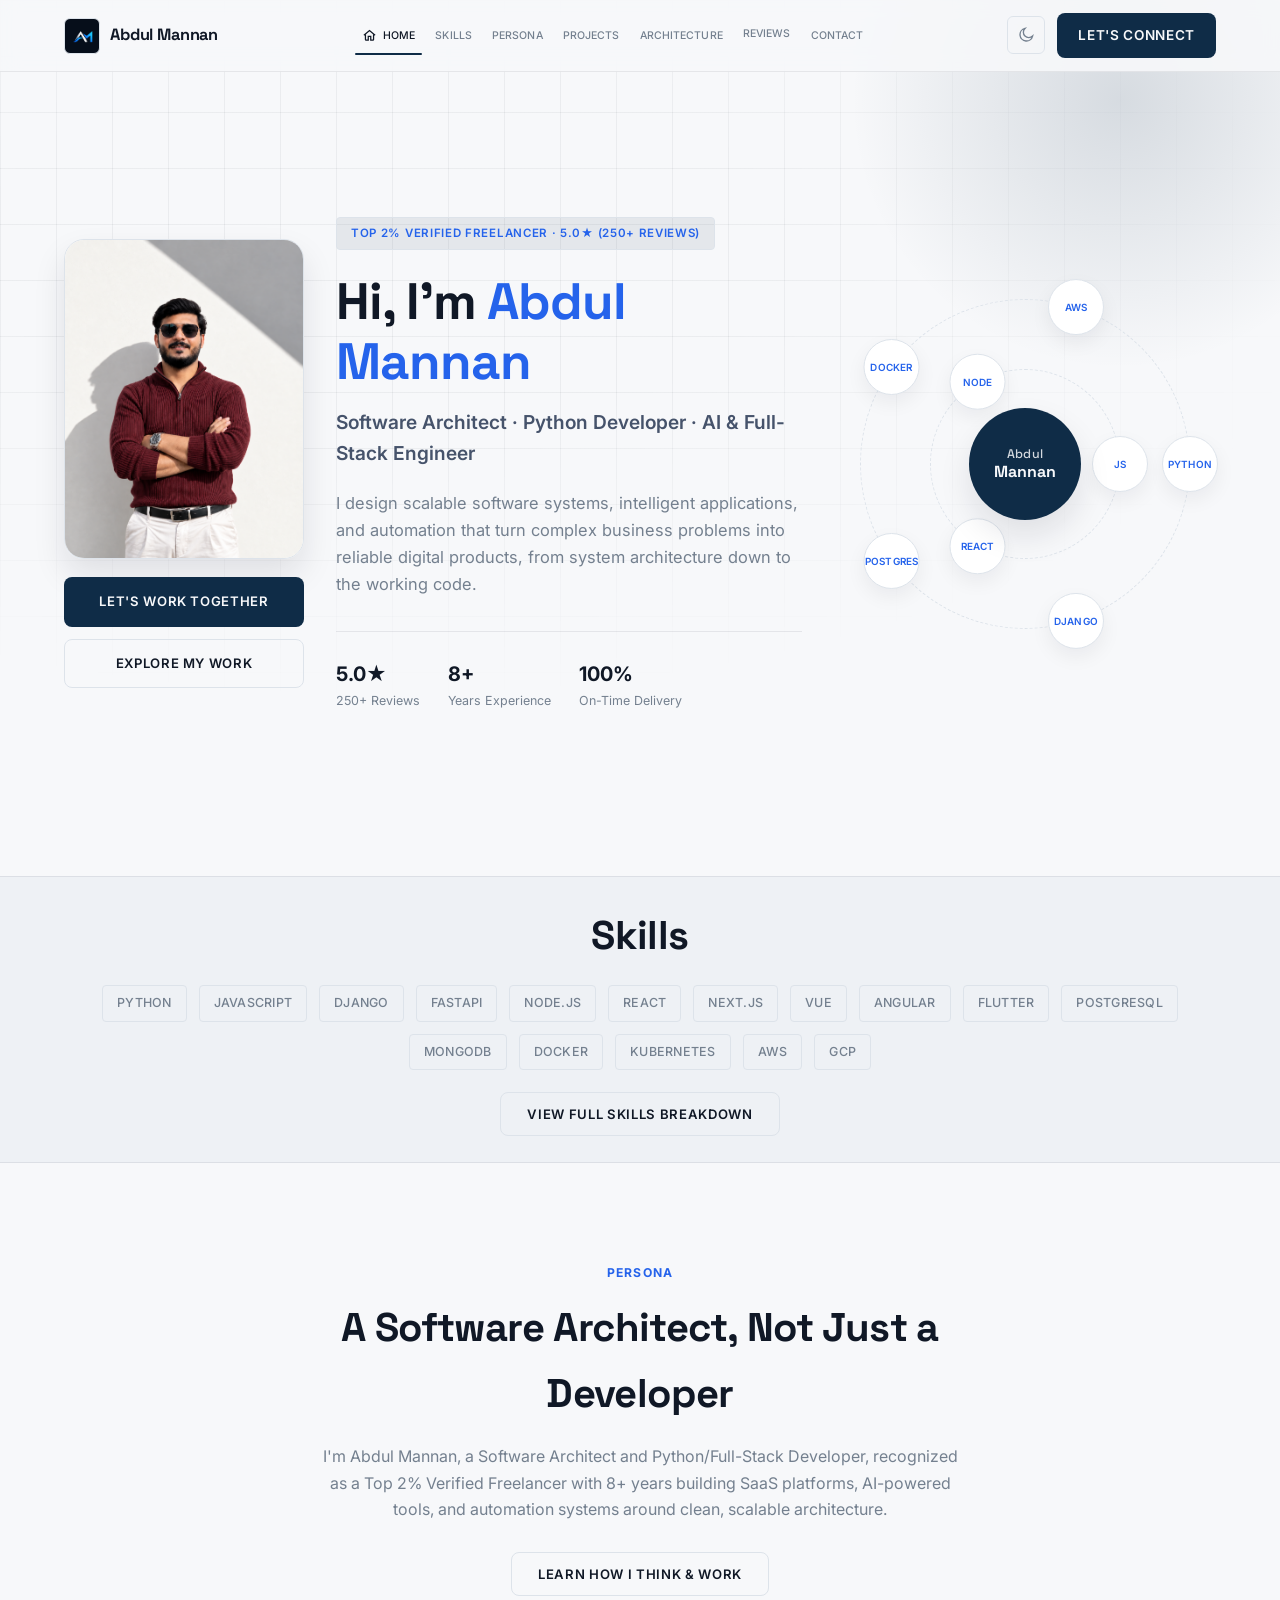
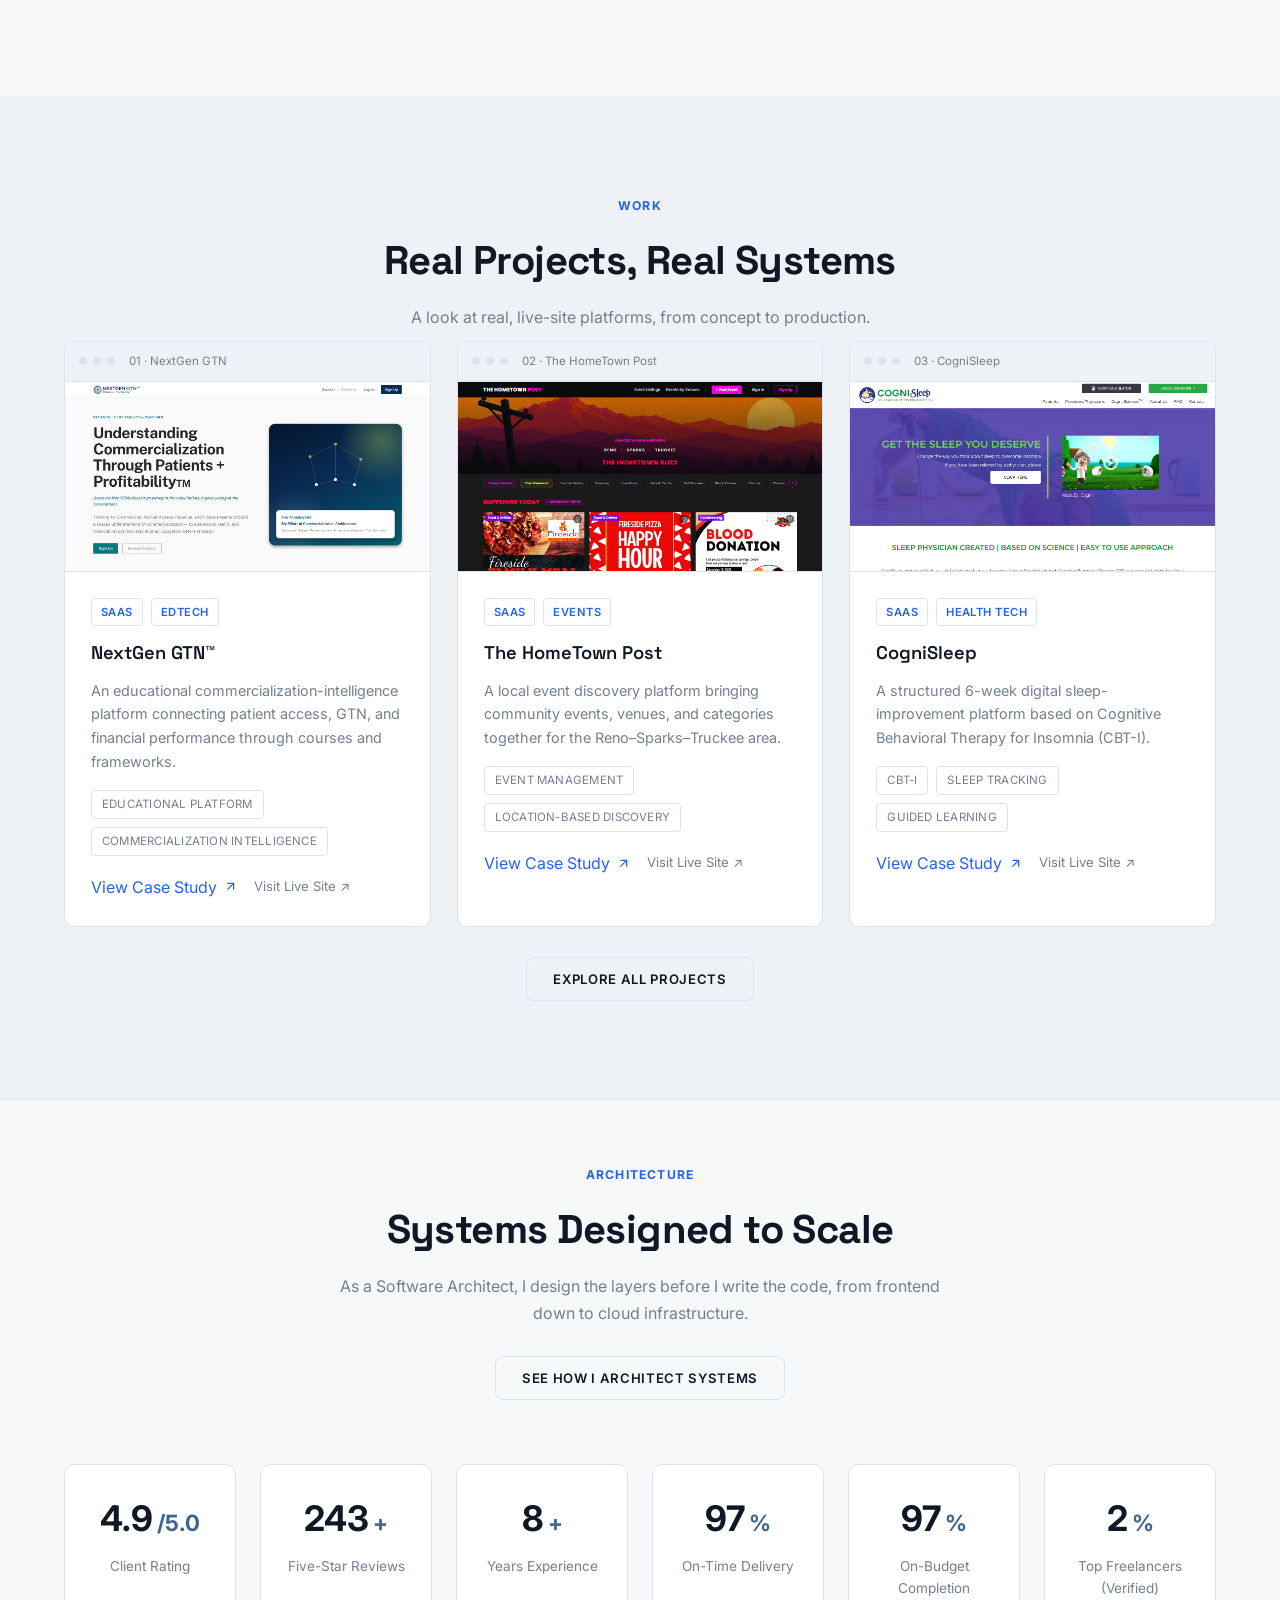
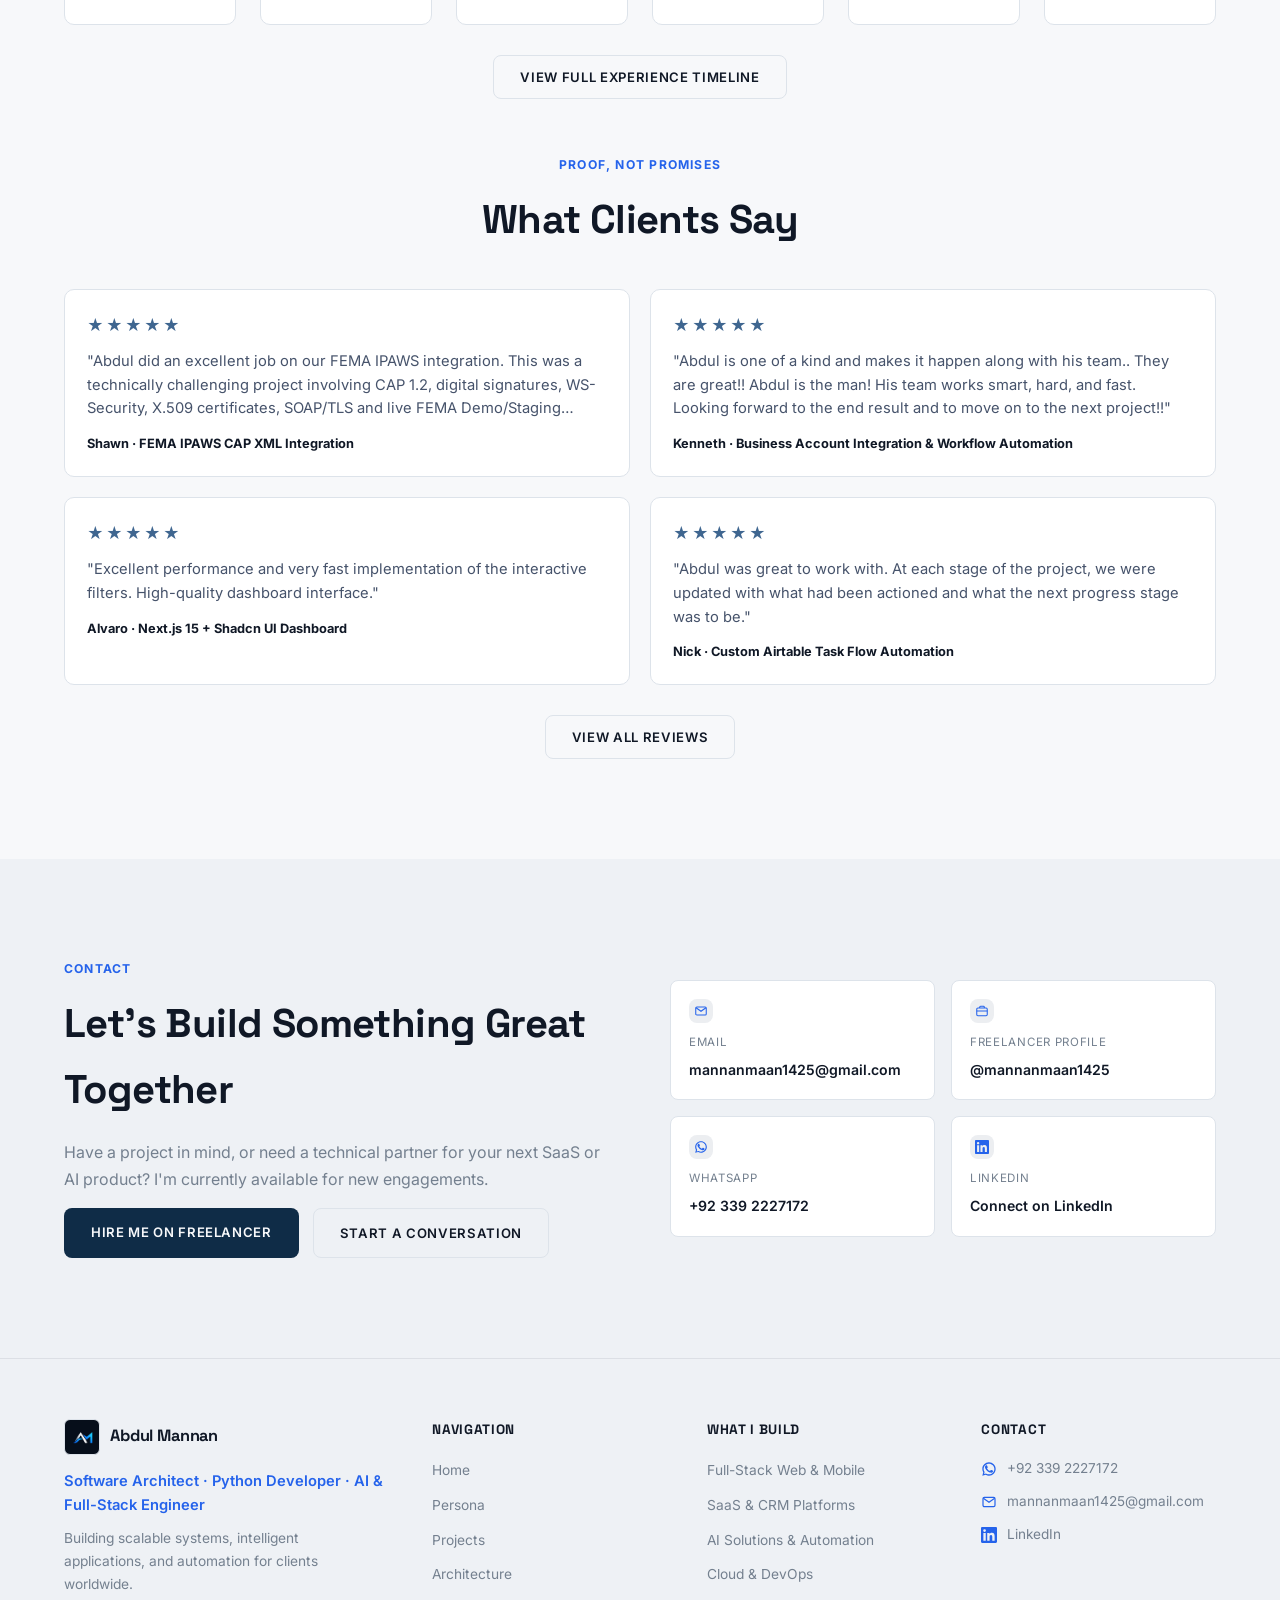
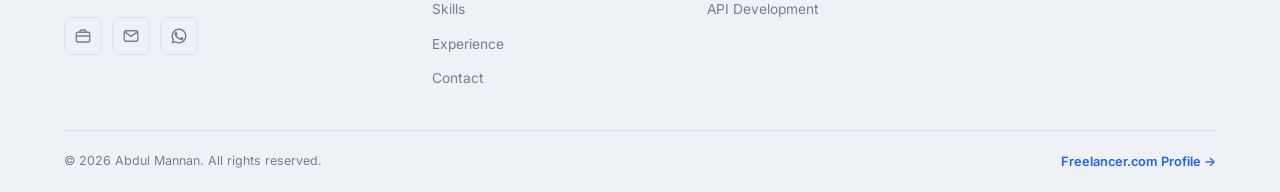
==== commit 2702197b: "Update portfolio website" ====
--- a/index.html
+++ b/index.html
@@ -15,9 +15,12 @@
   </script>
   <meta charset="UTF-8">
   <meta name="viewport" content="width=device-width, initial-scale=1.0">
-  <title>Abdul Mannan | Full-Stack Developer &amp; Technical Architect</title>
-  <meta name="description" content="Abdul Mannan — Full-Stack Developer & Technical Architect. Top 2% Freelancer building scalable web, SaaS, and AI-powered systems.">
+  <title>Abdul Mannan | Software Architect · Python &amp; AI Engineer</title>
+  <meta name="description" content="Abdul Mannan, Software Architect, Python Developer, and AI & Automation Engineer. Top 2% Verified Freelancer designing scalable systems, intelligent applications, and automation.">
   <meta name="color-scheme" content="light dark">
+  <link rel="preconnect" href="https://fonts.googleapis.com">
+  <link rel="preconnect" href="https://fonts.gstatic.com" crossorigin>
+  <link href="https://fonts.googleapis.com/css2?family=Inter:wght@400;500;600;700&family=Space+Grotesk:wght@500;600;700&display=swap" rel="stylesheet">
   <link rel="stylesheet" href="style.css">
 </head>
 <body>
@@ -25,20 +28,27 @@
   <!-- ===== Navbar ===== -->
   <header class="navbar" id="navbar">
     <div class="nav-inner">
-      <a href="#home" class="brand" data-link>
-        <span class="brand-mark">AM</span>
+      <a href="#home" class="brand" data-page="home">
+        <span class="brand-mark" aria-hidden="true">
+          <img src="logo-icon.png" alt="">
+        </span>
         <span class="brand-name">Abdul Mannan</span>
       </a>
 
       <nav class="nav-menu" id="navMenu">
         <ul class="nav-links" id="navLinks">
-          <li><a href="#home" class="nav-link active" data-link>Home</a></li>
-          <li><a href="#about" class="nav-link" data-link>About</a></li>
-          <li><a href="#expertise" class="nav-link" data-link>Expertise</a></li>
-          <li><a href="#projects" class="nav-link" data-link>Projects</a></li>
-          <li><a href="#journey" class="nav-link" data-link>Journey</a></li>
-          <li><button type="button" class="nav-link nav-link-btn" id="reviewsBtn" aria-haspopup="dialog" aria-controls="reviewsModal">Reviews</button></li>
-          <li><a href="#contact" class="nav-link" data-link>Contact</a></li>
+          <li>
+            <a href="#home" class="nav-link nav-link-home active" data-page="home">
+              <svg class="nav-home-icon" viewBox="0 0 24 24" fill="none" stroke="currentColor" stroke-width="2" aria-hidden="true"><path d="M3 11.5l9-7.5 9 7.5"/><path d="M5.5 10v8.5a1 1 0 001 1H10v-6h4v6h3.5a1 1 0 001-1V10"/></svg>
+              Home
+            </a>
+          </li>
+          <li><a href="#skills" class="nav-link" data-page="skills">Skills</a></li>
+          <li><a href="#persona" class="nav-link" data-page="persona">Persona</a></li>
+          <li><a href="#work" class="nav-link" data-page="work">Projects</a></li>
+          <li><a href="#architecture" class="nav-link" data-page="architecture">Architecture</a></li>
+          <li><button type="button" class="nav-link nav-link-btn reviews-trigger" data-nav="reviews" aria-haspopup="dialog" aria-controls="reviewsModal">Reviews</button></li>
+          <li><a href="#contact" class="nav-link" data-scroll="contact">Contact</a></li>
         </ul>
         <span class="nav-indicator" id="navIndicator"></span>
       </nav>
@@ -54,7 +64,7 @@
           </svg>
         </button>
 
-        <a href="#contact" class="btn btn-primary nav-cta" data-link>Let's Connect</a>
+        <a href="#contact" class="btn btn-primary nav-cta" data-scroll="contact">Let's Connect</a>
 
         <button class="menu-toggle" id="menuToggle" aria-label="Toggle menu" aria-expanded="false">
           <span></span><span></span><span></span>
@@ -63,495 +73,1691 @@
     </div>
   </header>
 
-  <!-- ===== Hero ===== -->
-  <section id="home" class="hero">
-    <div class="hero-bg" aria-hidden="true">
-      <div class="grid-overlay"></div>
-      <div class="hero-glow"></div>
+  <!-- ======================================================================
+       LEVEL 1 — HOME: a beautiful, concise overview. Every deeper topic gets
+       a short teaser here and a full detail page reachable from the navbar.
+       ====================================================================== -->
+  <div class="page-home" id="pageHome" data-page="home">
+
+    <!-- ===== Hero ===== -->
+    <section id="home" class="hero" data-spy="home">
+      <div class="hero-bg" aria-hidden="true">
+        <div class="grid-overlay"></div>
+        <div class="hero-glow"></div>
+      </div>
+
+      <div class="hero-inner">
+        <div class="hero-left hero-enter-photo">
+          <div class="hero-photo">
+            <img src="My%20picture.png" alt="Abdul Mannan" loading="eager">
+          </div>
+          <div class="hero-photo-actions">
+            <a href="#contact" class="btn btn-primary" data-scroll="contact">Let's Work Together</a>
+            <a href="#work" class="btn btn-outline" data-page="work">Explore My Work</a>
+          </div>
+        </div>
+
+        <div class="hero-text hero-enter">
+          <p class="eyebrow">Top 2% Verified Freelancer · 5.0★ (250+ Reviews)</p>
+          <h1 class="hero-title">
+            Hi, I'm <span class="accent-text">Abdul Mannan</span>
+          </h1>
+          <p class="hero-role">Software Architect · Python Developer · AI &amp; Full-Stack Engineer</p>
+          <p class="hero-desc">
+            I design scalable software systems, intelligent applications, and automation
+            that turn complex business problems into reliable digital products, from
+            system architecture down to the working code.
+          </p>
+
+          <div class="hero-stats">
+            <div class="stat-chip"><strong>5.0★</strong><span>250+ Reviews</span></div>
+            <div class="stat-chip"><strong>8+</strong><span>Years Experience</span></div>
+            <div class="stat-chip"><strong>100%</strong><span>On-Time Delivery</span></div>
+          </div>
+        </div>
+
+        <div class="hero-visual hero-enter-visual">
+          <div class="orbit-widget" aria-hidden="true">
+            <div class="orbit-path orbit-path-inner"></div>
+            <div class="orbit-path orbit-path-outer"></div>
+
+            <div class="orbit-profile">
+              <span class="orbit-profile-first">Abdul</span>
+              <span class="orbit-profile-last">Mannan</span>
+            </div>
+
+            <div class="orbit-ring orbit-ring-inner">
+              <div class="orbit-slot" style="--angle: 0deg;">
+                <div class="orbit-badge">
+                  <div class="badge-circle" data-name="JavaScript"><span>JS</span></div>
+                </div>
+              </div>
+              <div class="orbit-slot" style="--angle: 120deg;">
+                <div class="orbit-badge">
+                  <div class="badge-circle" data-name="React"><span>React</span></div>
+                </div>
+              </div>
+              <div class="orbit-slot" style="--angle: 240deg;">
+                <div class="orbit-badge">
+                  <div class="badge-circle" data-name="Node.js"><span>Node</span></div>
+                </div>
+              </div>
+            </div>
+
+            <div class="orbit-ring orbit-ring-outer">
+              <div class="orbit-slot" style="--angle: 0deg;">
+                <div class="orbit-badge">
+                  <div class="badge-circle" data-name="Python"><span>Python</span></div>
+                </div>
+              </div>
+              <div class="orbit-slot" style="--angle: 72deg;">
+                <div class="orbit-badge">
+                  <div class="badge-circle" data-name="Django"><span>Django</span></div>
+                </div>
+              </div>
+              <div class="orbit-slot" style="--angle: 144deg;">
+                <div class="orbit-badge">
+                  <div class="badge-circle" data-name="PostgreSQL"><span>Postgres</span></div>
+                </div>
+              </div>
+              <div class="orbit-slot" style="--angle: 216deg;">
+                <div class="orbit-badge">
+                  <div class="badge-circle" data-name="Docker"><span>Docker</span></div>
+                </div>
+              </div>
+              <div class="orbit-slot" style="--angle: 288deg;">
+                <div class="orbit-badge">
+                  <div class="badge-circle" data-name="AWS"><span>AWS</span></div>
+                </div>
+              </div>
+            </div>
+          </div>
+        </div>
+      </div>
+    </section>
+
+    <!-- ===== Skills — existing banner, unchanged content ===== -->
+    <div class="tech-strip" id="teaserSkills" data-spy="skills">
+      <div class="section-inner">
+        <h2 class="section-title center">Skills</h2>
+        <div class="tech-strip-inner">
+        <span class="tech-pill">Python</span><span class="tech-pill">JavaScript</span>
+        <span class="tech-pill">Django</span><span class="tech-pill">FastAPI</span>
+        <span class="tech-pill">Node.js</span><span class="tech-pill">React</span>
+        <span class="tech-pill">Next.js</span><span class="tech-pill">Vue</span>
+        <span class="tech-pill">Angular</span><span class="tech-pill">Flutter</span>
+        <span class="tech-pill">PostgreSQL</span><span class="tech-pill">MongoDB</span>
+        <span class="tech-pill">Docker</span><span class="tech-pill">Kubernetes</span>
+        <span class="tech-pill">AWS</span><span class="tech-pill">GCP</span>
+        </div>
+        <div class="teaser-cta-row reveal">
+          <button type="button" class="btn btn-outline" data-page="skills">View Full Skills Breakdown</button>
+        </div>
+      </div>
     </div>
 
-    <div class="hero-inner">
-      <div class="hero-text hero-enter">
-        <p class="eyebrow">Top 2% Verified Freelancer · 5.0★ (149 Reviews)</p>
-        <h1 class="hero-title">
-          Hi, I'm <span class="accent-text">Abdul Mannan</span>
-        </h1>
-        <p class="hero-role">Full-Stack Developer &amp; Technical Architect</p>
-        <p class="hero-desc">
-          I design and build scalable web, mobile, SaaS, and AI-powered systems —
-          turning ambitious product ideas into reliable, production-ready
-          architecture. 8+ years of experience, business-driven results.
+    <!-- ===== Persona teaser ===== -->
+    <section class="section" data-spy="persona">
+      <div class="section-inner persona-teaser">
+        <p class="tag-label center reveal">Persona</p>
+        <h2 class="section-title center reveal">A Software Architect, Not Just a Developer</h2>
+        <p class="about-text center reveal persona-teaser-text">
+          I'm Abdul Mannan, a Software Architect and Python/Full-Stack Developer,
+          recognized as a Top 2% Verified Freelancer with 8+ years building SaaS
+          platforms, AI-powered tools, and automation systems around clean,
+          scalable architecture.
         </p>
-
-        <div class="hero-actions">
-          <a href="#projects" class="btn btn-primary" data-link>View Projects</a>
-          <a href="#contact" class="btn btn-outline" data-link>Let's Connect</a>
-        </div>
-
-        <div class="hero-stats">
-          <div class="stat-chip"><strong>5.0★</strong><span>149 Reviews</span></div>
-          <div class="stat-chip"><strong>8+</strong><span>Years Experience</span></div>
-          <div class="stat-chip"><strong>98%</strong><span>On-Time Delivery</span></div>
-        </div>
-      </div>
-
-      <div class="hero-visual hero-enter-visual">
-        <div class="orbit-widget" aria-hidden="true">
-          <div class="orbit-path orbit-path-inner"></div>
-          <div class="orbit-path orbit-path-outer"></div>
-
-          <div class="orbit-profile">
-            <span class="orbit-profile-first">Abdul</span>
-            <span class="orbit-profile-last">Mannan</span>
-          </div>
-
-          <div class="orbit-ring orbit-ring-inner">
-            <div class="orbit-slot" style="--angle: 0deg;">
-              <div class="orbit-badge">
-                <div class="badge-circle" data-name="JavaScript"><span>JS</span></div>
-              </div>
-            </div>
-            <div class="orbit-slot" style="--angle: 120deg;">
-              <div class="orbit-badge">
-                <div class="badge-circle" data-name="React"><span>React</span></div>
-              </div>
-            </div>
-            <div class="orbit-slot" style="--angle: 240deg;">
-              <div class="orbit-badge">
-                <div class="badge-circle" data-name="Node.js"><span>Node</span></div>
-              </div>
-            </div>
-          </div>
-
-          <div class="orbit-ring orbit-ring-outer">
-            <div class="orbit-slot" style="--angle: 0deg;">
-              <div class="orbit-badge">
-                <div class="badge-circle" data-name="Python"><span>Python</span></div>
-              </div>
-            </div>
-            <div class="orbit-slot" style="--angle: 72deg;">
-              <div class="orbit-badge">
-                <div class="badge-circle" data-name="Django"><span>Django</span></div>
-              </div>
-            </div>
-            <div class="orbit-slot" style="--angle: 144deg;">
-              <div class="orbit-badge">
-                <div class="badge-circle" data-name="PostgreSQL"><span>Postgres</span></div>
-              </div>
-            </div>
-            <div class="orbit-slot" style="--angle: 216deg;">
-              <div class="orbit-badge">
-                <div class="badge-circle" data-name="Docker"><span>Docker</span></div>
-              </div>
-            </div>
-            <div class="orbit-slot" style="--angle: 288deg;">
-              <div class="orbit-badge">
-                <div class="badge-circle" data-name="AWS"><span>AWS</span></div>
-              </div>
-            </div>
-          </div>
-        </div>
-      </div>
+        <div class="teaser-cta-row reveal">
+          <button type="button" class="btn btn-outline" data-page="persona">Learn How I Think &amp; Work</button>
+        </div>
+      </div>
+    </section>
+
+    <!-- ===== Work teaser ===== -->
+    <section class="section alt-bg" data-spy="work">
+      <div class="section-inner">
+        <p class="tag-label center reveal">Work</p>
+        <h2 class="section-title center reveal">Real Projects, Real Systems</h2>
+        <p class="section-sub center reveal">A look at real, live-site platforms, from concept to production.</p>
+
+        <div class="projects-grid">
+
+          <article class="project-card reveal">
+            <div class="project-visual">
+              <div class="mockup-bar">
+                <span class="mockup-dot"></span><span class="mockup-dot"></span><span class="mockup-dot"></span>
+                <span class="mockup-label">01 · NextGen GTN</span>
+              </div>
+              <div class="project-thumb project-thumb-screenshot">
+                <img src="projects/nextgen-gtn/thumbnail.png" alt="NextGen GTN homepage: Understanding Commercialization Through Patients + Profitability" loading="lazy">
+                <div class="thumb-overlay">
+                  <span>Open Case Study
+                    <svg viewBox="0 0 24 24" fill="none" stroke="currentColor" stroke-width="2"><path d="M7 17L17 7M7 7h10v10"/></svg>
+                  </span>
+                </div>
+              </div>
+            </div>
+            <div class="project-body">
+              <div class="project-tags">
+                <span class="tag">SaaS</span><span class="tag">EdTech</span>
+              </div>
+              <h3>NextGen GTN™</h3>
+              <p>An educational commercialization-intelligence platform connecting patient access, GTN, and financial performance through courses and frameworks.</p>
+              <div class="project-stack">
+                <span>Educational Platform</span><span>Commercialization Intelligence</span>
+              </div>
+              <div class="project-link-row">
+                <button type="button" class="project-link case-study-trigger" data-case="nextgengtn">
+                  View Case Study
+                  <svg viewBox="0 0 24 24" fill="none" stroke="currentColor" stroke-width="2"><path d="M7 17L17 7M7 7h10v10"/></svg>
+                </button>
+                <a href="https://nextgen.binarymindtechnologies.com/" class="project-link-secondary" target="_blank" rel="noopener">Visit Live Site ↗</a>
+              </div>
+            </div>
+          </article>
+
+          <article class="project-card reveal">
+            <div class="project-visual">
+              <div class="mockup-bar">
+                <span class="mockup-dot"></span><span class="mockup-dot"></span><span class="mockup-dot"></span>
+                <span class="mockup-label">02 · The HomeTown Post</span>
+              </div>
+              <div class="project-thumb project-thumb-screenshot">
+                <img src="projects/hometownpost-site/thumbnail.png" alt="The HomeTown Post live site: local event listings homepage" loading="lazy">
+                <div class="thumb-overlay">
+                  <span>Open Case Study
+                    <svg viewBox="0 0 24 24" fill="none" stroke="currentColor" stroke-width="2"><path d="M7 17L17 7M7 7h10v10"/></svg>
+                  </span>
+                </div>
+              </div>
+            </div>
+            <div class="project-body">
+              <div class="project-tags">
+                <span class="tag">SaaS</span><span class="tag">Events</span>
+              </div>
+              <h3>The HomeTown Post</h3>
+              <p>A local event discovery platform bringing community events, venues, and categories together for the Reno–Sparks–Truckee area.</p>
+              <div class="project-stack">
+                <span>Event Management</span><span>Location-Based Discovery</span>
+              </div>
+              <div class="project-link-row">
+                <button type="button" class="project-link case-study-trigger" data-case="hometownpostsite">
+                  View Case Study
+                  <svg viewBox="0 0 24 24" fill="none" stroke="currentColor" stroke-width="2"><path d="M7 17L17 7M7 7h10v10"/></svg>
+                </button>
+                <a href="https://hometownpost.events/" class="project-link-secondary" target="_blank" rel="noopener">Visit Live Site ↗</a>
+              </div>
+            </div>
+          </article>
+
+          <article class="project-card reveal">
+            <div class="project-visual">
+              <div class="mockup-bar">
+                <span class="mockup-dot"></span><span class="mockup-dot"></span><span class="mockup-dot"></span>
+                <span class="mockup-label">03 · CogniSleep</span>
+              </div>
+              <div class="project-thumb project-thumb-screenshot">
+                <img src="projects/cognisleep/thumbnail.png" alt="CogniSleep homepage: CBT-I based sleep improvement platform" loading="lazy">
+                <div class="thumb-overlay">
+                  <span>Open Case Study
+                    <svg viewBox="0 0 24 24" fill="none" stroke="currentColor" stroke-width="2"><path d="M7 17L17 7M7 7h10v10"/></svg>
+                  </span>
+                </div>
+              </div>
+            </div>
+            <div class="project-body">
+              <div class="project-tags">
+                <span class="tag">SaaS</span><span class="tag">Health Tech</span>
+              </div>
+              <h3>CogniSleep</h3>
+              <p>A structured 6-week digital sleep-improvement platform based on Cognitive Behavioral Therapy for Insomnia (CBT-I).</p>
+              <div class="project-stack">
+                <span>CBT-I</span><span>Sleep Tracking</span><span>Guided Learning</span>
+              </div>
+              <div class="project-link-row">
+                <button type="button" class="project-link case-study-trigger" data-case="cognisleep">
+                  View Case Study
+                  <svg viewBox="0 0 24 24" fill="none" stroke="currentColor" stroke-width="2"><path d="M7 17L17 7M7 7h10v10"/></svg>
+                </button>
+                <a href="https://cognisleep.com/" class="project-link-secondary" target="_blank" rel="noopener">Visit Live Site ↗</a>
+              </div>
+            </div>
+          </article>
+
+        </div>
+
+        <div class="teaser-cta-row reveal">
+          <button type="button" class="btn btn-outline" data-page="work">Explore All Projects</button>
+        </div>
+      </div>
+    </section>
+
+    <!-- ===== Architecture teaser ===== -->
+    <section class="section section-compact" data-spy="architecture">
+      <div class="section-inner">
+        <p class="tag-label center reveal">Architecture</p>
+        <h2 class="section-title center reveal">Systems Designed to Scale</h2>
+        <p class="section-sub center reveal">
+          As a Software Architect, I design the layers before I write the code,
+          from frontend down to cloud infrastructure.
+        </p>
+        <div class="teaser-cta-row reveal">
+          <button type="button" class="btn btn-outline" data-page="architecture">See How I Architect Systems</button>
+        </div>
+      </div>
+    </section>
+
+    <!-- ===== Achievements / Experience credibility ===== -->
+    <section id="achievements" class="section stats-section" data-spy="experience">
+      <div class="section-inner">
+        <div class="stats-grid">
+          <div class="stat-card reveal">
+            <span class="stat-number" data-count="5" data-decimal="1">0</span>
+            <span class="stat-suffix">/5.0</span>
+            <p>Client Rating</p>
+          </div>
+          <div class="stat-card reveal">
+            <span class="stat-number" data-count="250">0</span>
+            <span class="stat-suffix">+</span>
+            <p>Five-Star Reviews</p>
+          </div>
+          <div class="stat-card reveal">
+            <span class="stat-number" data-count="8">0</span>
+            <span class="stat-suffix">+</span>
+            <p>Years Experience</p>
+          </div>
+          <div class="stat-card reveal">
+            <span class="stat-number" data-count="100">0</span>
+            <span class="stat-suffix">%</span>
+            <p>On-Time Delivery</p>
+          </div>
+          <div class="stat-card reveal">
+            <span class="stat-number" data-count="100">0</span>
+            <span class="stat-suffix">%</span>
+            <p>On-Budget Completion</p>
+          </div>
+          <div class="stat-card reveal">
+            <span class="stat-number" data-count="2">0</span>
+            <span class="stat-suffix">%</span>
+            <p>Top Freelancers (Verified)</p>
+          </div>
+        </div>
+        <div class="teaser-cta-row reveal">
+          <button type="button" class="btn btn-outline" data-page="experience">View Full Experience Timeline</button>
+        </div>
+      </div>
+    </section>
+
+    <!-- ===== Reviews teaser ===== -->
+    <section class="section reviews-teaser-section" data-spy="reviews">
+      <div class="section-inner">
+        <p class="tag-label center reveal">Proof, Not Promises</p>
+        <h2 class="section-title center reveal">What Clients Say</h2>
+
+        <div class="teaser-grid">
+          <blockquote class="teaser-quote reveal">
+            <div class="review-stars">★★★★★</div>
+            <p>"Abdul did an excellent job on our FEMA IPAWS integration. This was a technically challenging project involving CAP 1.2, digital signatures, WS-Security, X.509 certificates, SOAP/TLS and live FEMA Demo/Staging testing. He stayed with difficult technical issues through successful transmissions and provided complete source code, documentation, evidence and a detailed handoff. I appreciate his persistence, technical ability and continued support. Highly recommended."</p>
+            <cite>Shawn · FEMA IPAWS CAP XML Integration</cite>
+          </blockquote>
+          <blockquote class="teaser-quote reveal">
+            <div class="review-stars">★★★★★</div>
+            <p>"Abdul is one of a kind and makes it happen along with his team.. They are great!! Abdul is the man! His team works smart, hard, and fast. Looking forward to the end result and to move on to the next project!!"</p>
+            <cite>Kenneth · Business Account Integration &amp; Workflow Automation</cite>
+          </blockquote>
+          <blockquote class="teaser-quote reveal">
+            <div class="review-stars">★★★★★</div>
+            <p>"Excellent performance and very fast implementation of the interactive filters. High-quality dashboard interface."</p>
+            <cite>Alvaro · Next.js 15 + Shadcn UI Dashboard</cite>
+          </blockquote>
+          <blockquote class="teaser-quote reveal">
+            <div class="review-stars">★★★★★</div>
+            <p>"Abdul was great to work with. At each stage of the project, we were updated with what had been actioned and what the next progress stage was to be."</p>
+            <cite>Nick · Custom Airtable Task Flow Automation</cite>
+          </blockquote>
+        </div>
+
+        <button type="button" class="btn btn-outline reviews-trigger center-btn reveal" aria-haspopup="dialog" aria-controls="reviewsModal">View All Reviews</button>
+      </div>
+    </section>
+
+    <!-- ===== Contact ===== -->
+    <section id="contact" class="section alt-bg" data-spy="contact">
+      <div class="section-inner contact-grid">
+        <div class="reveal">
+          <p class="tag-label">Contact</p>
+          <h2 class="section-title">Let's Build Something Great Together</h2>
+          <p class="about-text">
+            Have a project in mind, or need a technical partner for your next SaaS
+            or AI product? I'm currently available for new engagements.
+          </p>
+          <div class="contact-cta-row">
+            <a href="https://www.freelancer.com/u/mannanmaan1425" class="btn btn-primary" target="_blank" rel="noopener">
+              Hire Me on Freelancer
+            </a>
+            <button type="button" class="btn btn-outline" id="chatOpenBtn" aria-haspopup="dialog" aria-controls="chatModal">
+              Start a Conversation
+            </button>
+          </div>
+        </div>
+
+        <div class="contact-cards reveal">
+          <a href="https://mail.google.com/mail/?view=cm&fs=1&to=mannanmaan1425@gmail.com&su=Project%20Inquiry%20via%20Portfolio&body=Hi%20Abdul%2C%20I%20came%20across%20your%20portfolio%20and%20I%E2%80%99d%20like%20to%20discuss%20a%20potential%20project.%20Could%20we%20connect%20to%20go%20over%20the%20details%3F" class="contact-card" target="_blank" rel="noopener">
+            <span class="contact-icon"><svg viewBox="0 0 24 24" fill="none" stroke="currentColor" stroke-width="1.8"><rect x="3" y="5" width="18" height="14" rx="2"/><path d="M3.5 6.5l8.5 6 8.5-6"/></svg></span>
+            <span class="contact-label">Email</span>
+            <span class="contact-value">mannanmaan1425@gmail.com</span>
+          </a>
+          <a href="https://www.freelancer.com/u/mannanmaan1425" class="contact-card" target="_blank" rel="noopener">
+            <span class="contact-icon"><svg viewBox="0 0 24 24" fill="none" stroke="currentColor" stroke-width="1.8"><rect x="3" y="7" width="18" height="13" rx="2"/><path d="M8 7V5.5A1.5 1.5 0 019.5 4h5A1.5 1.5 0 0116 5.5V7M3 12h18"/></svg></span>
+            <span class="contact-label">Freelancer Profile</span>
+            <span class="contact-value">@mannanmaan1425</span>
+          </a>
+          <a href="https://wa.me/923392227172?text=Hi%20Abdul%2C%20I%20came%20across%20your%20portfolio%20and%20I%E2%80%99d%20like%20to%20discuss%20a%20potential%20project.%20Could%20we%20connect%20to%20go%20over%20the%20details%3F" class="contact-card" target="_blank" rel="noopener">
+            <span class="contact-icon"><svg viewBox="0 0 24 24" fill="currentColor" stroke="none"><path d="M17.472 14.382c-.297-.149-1.758-.867-2.03-.967-.273-.099-.471-.148-.67.15-.197.297-.767.966-.94 1.164-.173.199-.347.223-.644.075-.297-.15-1.255-.463-2.39-1.475-.883-.788-1.48-1.761-1.653-2.059-.173-.297-.018-.458.13-.606.134-.133.298-.347.446-.52.149-.174.198-.298.298-.497.099-.198.05-.371-.025-.52-.075-.149-.669-1.612-.916-2.207-.242-.579-.487-.5-.669-.51-.173-.008-.371-.01-.57-.01-.198 0-.52.074-.792.372-.272.297-1.04 1.016-1.04 2.479 0 1.462 1.065 2.875 1.213 3.074.149.198 2.096 3.2 5.077 4.487.709.306 1.262.489 1.694.625.712.227 1.36.195 1.871.118.571-.085 1.758-.719 2.006-1.413.248-.694.248-1.289.173-1.413-.074-.124-.272-.198-.57-.347z"/><path d="M12.001 2c-5.524 0-10 4.475-10 10 0 1.766.462 3.492 1.34 5.008L2 22l5.09-1.335A9.955 9.955 0 0012 22c5.523 0 10-4.475 10-10S17.523 2 12 2zm0 18.06a8.02 8.02 0 01-4.088-1.117l-.293-.174-3.024.793.807-2.949-.19-.302A8.05 8.05 0 013.94 12c0-4.44 3.62-8.06 8.06-8.06 4.442 0 8.06 3.62 8.06 8.06 0 4.442-3.618 8.06-8.06 8.06z"/></svg></span>
+            <span class="contact-label">WhatsApp</span>
+            <span class="contact-value">+92 339 2227172</span>
+          </a>
+          <a href="https://www.linkedin.com/in/abdulmannan14/" class="contact-card" target="_blank" rel="noopener">
+            <span class="contact-icon"><svg viewBox="0 0 24 24" fill="currentColor" stroke="none"><path d="M20.447 20.452h-3.554v-5.569c0-1.328-.027-3.037-1.852-3.037-1.853 0-2.136 1.445-2.136 2.939v5.667H9.351V9h3.414v1.561h.046c.477-.9 1.637-1.85 3.37-1.85 3.601 0 4.267 2.37 4.267 5.455v6.286zM5.337 7.433a2.062 2.062 0 01-2.063-2.065 2.064 2.064 0 112.063 2.065zm1.782 13.019H3.555V9h3.564v11.452zM22.225 0H1.771C.792 0 0 .774 0 1.729v20.542C0 23.227.792 24 1.771 24h20.451C23.2 24 24 23.227 24 22.271V1.729C24 .774 23.2 0 22.222 0h.003z"/></svg></span>
+            <span class="contact-label">LinkedIn</span>
+            <span class="contact-value">Connect on LinkedIn</span>
+          </a>
+        </div>
+      </div>
+    </section>
+
+  </div>
+  <!-- ===== /Home ===== -->
+
+  <!-- ======================================================================
+       LEVEL 2 — DETAIL PAGES: full depth, reachable only via the navbar.
+       ====================================================================== -->
+
+  <!-- ===== Persona (detail) ===== -->
+  <div class="page-detail" id="persona" data-page="persona" hidden>
+    <div class="page-detail-header section-inner">
+      <button type="button" class="back-link" data-page="home">
+        <svg viewBox="0 0 24 24" fill="none" stroke="currentColor" stroke-width="2"><path d="M15 18l-6-6 6-6"/></svg>
+        Back to Home
+      </button>
     </div>
-  </section>
-
-  <!-- ===== Tech Stack ===== -->
-  <div class="tech-strip">
-    <div class="section-inner">
-      <h2 class="section-title center">Skills</h2>
-      <div class="tech-strip-inner">
-      <span class="tech-pill">Python</span><span class="tech-pill">JavaScript</span>
-      <span class="tech-pill">Django</span><span class="tech-pill">FastAPI</span>
-      <span class="tech-pill">Node.js</span><span class="tech-pill">React</span>
-      <span class="tech-pill">Next.js</span><span class="tech-pill">Vue</span>
-      <span class="tech-pill">Angular</span><span class="tech-pill">Flutter</span>
-      <span class="tech-pill">PostgreSQL</span><span class="tech-pill">MongoDB</span>
-      <span class="tech-pill">Docker</span><span class="tech-pill">Kubernetes</span>
-      <span class="tech-pill">AWS</span><span class="tech-pill">GCP</span>
-      </div>
+
+    <section class="section">
+      <div class="section-inner about-grid">
+        <div class="reveal">
+          <p class="tag-label">Persona · Who I Am</p>
+          <h2 class="section-title">Building scalable systems with business-driven results</h2>
+          <p class="about-text">
+            I'm Abdul Mannan, a Software Architect and Python/Full-Stack Developer based in
+            Pakistan, recognized as a <strong>Top 2% Verified Freelancer</strong> with a
+            <strong>Preferred Freelancer</strong> designation. Over 8+ years, I've built
+            web and mobile applications, SaaS &amp; CRM platforms, AI-powered tools, and
+            automation systems, with a focus on clean architecture that scales with
+            the business, not just the codebase.
+          </p>
+          <p class="about-text">
+            My work spans full-stack architecture, REST/GraphQL APIs, e-commerce
+            solutions, chatbot development, workflow automation, and web scraping,
+            consistently delivered with a 5.0/5.0 client rating across 250+ reviews.
+          </p>
+        </div>
+
+        <div class="facts-card reveal">
+          <ul class="facts-list">
+            <li>
+              <div class="fact-main">
+                <span class="fact-icon"><svg viewBox="0 0 24 24" fill="none" stroke="currentColor" stroke-width="1.8"><circle cx="12" cy="12" r="8.5"/><path d="M12 7.5V12l3 2"/></svg></span>
+                <span>Experience</span>
+              </div>
+              <strong>8+ Years</strong>
+            </li>
+            <li>
+              <div class="fact-main">
+                <span class="fact-icon"><svg viewBox="0 0 24 24" fill="none" stroke="currentColor" stroke-width="1.8"><path d="M12 2.5l7.5 3.2v5.6c0 5-3.2 8.4-7.5 10.2-4.3-1.8-7.5-5.2-7.5-10.2V5.7L12 2.5z"/><path d="M9 12l2 2 4-4.5"/></svg></span>
+                <span>Status</span>
+              </div>
+              <strong>Top 2% · Preferred Freelancer</strong>
+            </li>
+            <li>
+              <div class="fact-main">
+                <span class="fact-icon"><svg viewBox="0 0 24 24" fill="none" stroke="currentColor" stroke-width="1.8"><path d="M12 3.5l2.6 5.3 5.9.9-4.3 4.1 1 5.9-5.2-2.8-5.2 2.8 1-5.9-4.3-4.1 5.9-.9L12 3.5z"/></svg></span>
+                <span>Client Rating</span>
+              </div>
+              <strong>5.0 / 5.0 (250+ reviews)</strong>
+            </li>
+          </ul>
+        </div>
+      </div>
+
+      <div class="section-inner persona-block">
+        <p class="tag-label center reveal">How I Think</p>
+        <p class="about-text reveal persona-think">
+          I approach every engagement as a systems problem before it's a code problem:
+          scalability, maintainability, and clear boundaries between services first.
+          Business requirements drive the architecture, not the other way around, which
+          is why the same discipline shows up whether I'm designing a database schema,
+          an API contract, or an automation pipeline.
+        </p>
+      </div>
+
+      <div class="section-inner persona-block">
+        <p class="tag-label center reveal">What I Build</p>
+        <h2 class="section-title center reveal">Services &amp; Technical Focus</h2>
+
+        <div class="services-grid">
+          <div class="service-card reveal">
+            <div class="service-icon">
+              <svg viewBox="0 0 24 24" fill="none" stroke="currentColor" stroke-width="1.8"><path d="M8 9l-4 3 4 3M16 9l4 3-4 3M13.5 6l-3 12"/></svg>
+            </div>
+            <h3>Full-Stack Web &amp; Mobile</h3>
+            <p>End-to-end web and mobile application development with React, Next.js, Vue, Angular, and Flutter on the front end.</p>
+          </div>
+
+          <div class="service-card reveal">
+            <div class="service-icon">
+              <svg viewBox="0 0 24 24" fill="none" stroke="currentColor" stroke-width="1.8"><rect x="3" y="4" width="18" height="5" rx="1.5"/><rect x="3" y="11" width="18" height="5" rx="1.5"/><rect x="3" y="18" width="10" height="2.5" rx="1"/></svg>
+            </div>
+            <h3>SaaS &amp; CRM Platforms</h3>
+            <p>Multi-tenant SaaS and CRM systems with role-based portals, billing integrations, and compliance-ready workflows.</p>
+          </div>
+
+          <div class="service-card reveal">
+            <div class="service-icon">
+              <svg viewBox="0 0 24 24" fill="none" stroke="currentColor" stroke-width="1.8"><rect x="7" y="7" width="10" height="10" rx="2"/><path d="M12 2v3M12 19v3M2 12h3M19 12h3M4.5 4.5l2 2M17.5 17.5l2 2M4.5 19.5l2-2M17.5 6.5l2-2"/></svg>
+            </div>
+            <h3>AI Solutions &amp; Automation</h3>
+            <p>AI-powered applications, chatbot development, and workflow automation using N8N, Zapier, and Zoho integrations.</p>
+          </div>
+
+          <div class="service-card reveal">
+            <div class="service-icon">
+              <svg viewBox="0 0 24 24" fill="none" stroke="currentColor" stroke-width="1.8"><path d="M6 17a4 4 0 010-8 5 5 0 019.6-1.5A4.5 4.5 0 0118 17H6z"/></svg>
+            </div>
+            <h3>Cloud &amp; DevOps</h3>
+            <p>Containerized, cloud-native deployments with Docker, Kubernetes, AWS, and GCP built for reliability at scale.</p>
+          </div>
+
+          <div class="service-card reveal">
+            <div class="service-icon">
+              <svg viewBox="0 0 24 24" fill="none" stroke="currentColor" stroke-width="1.8"><circle cx="6" cy="12" r="2.5"/><circle cx="18" cy="6" r="2.5"/><circle cx="18" cy="18" r="2.5"/><path d="M8.2 11l7.6-4M8.2 13l7.6 4"/></svg>
+            </div>
+            <h3>API Development</h3>
+            <p>Robust REST &amp; GraphQL APIs and backend architecture with Django, FastAPI, Node.js, NestJS, and ASP.NET Core.</p>
+          </div>
+
+          <div class="service-card reveal">
+            <div class="service-icon">
+              <svg viewBox="0 0 24 24" fill="none" stroke="currentColor" stroke-width="1.8"><path d="M4 12a8 8 0 0114.3-5M20 12a8 8 0 01-14.3 5"/><path d="M18 3v4h-4M6 21v-4h4"/></svg>
+            </div>
+            <h3>Workflow &amp; Web Scraping</h3>
+            <p>Custom automation pipelines, data scraping, and platform integrations that remove manual, repetitive work.</p>
+          </div>
+        </div>
+      </div>
+
+      <div class="section-inner persona-block">
+        <p class="tag-label center reveal">How I Work</p>
+        <h2 class="section-title center reveal">From Requirement to Delivery</h2>
+
+        <div class="process-stepper reveal">
+          <button type="button" class="process-step" data-step="1">
+            <span class="process-num">01</span>
+            <span class="process-label">Understand</span>
+            <span class="process-detail">Clarify the real business problem before writing a line of code.</span>
+          </button>
+          <button type="button" class="process-step" data-step="2">
+            <span class="process-num">02</span>
+            <span class="process-label">Architect</span>
+            <span class="process-detail">Design the system boundaries, data model, and API contracts.</span>
+          </button>
+          <button type="button" class="process-step" data-step="3">
+            <span class="process-num">03</span>
+            <span class="process-label">Build</span>
+            <span class="process-detail">Implement with clean, tested, maintainable code.</span>
+          </button>
+          <button type="button" class="process-step" data-step="4">
+            <span class="process-num">04</span>
+            <span class="process-label">Integrate</span>
+            <span class="process-detail">Connect third-party services, APIs, and automation tools.</span>
+          </button>
+          <button type="button" class="process-step" data-step="5">
+            <span class="process-num">05</span>
+            <span class="process-label">Test</span>
+            <span class="process-detail">Validate against real-world edge cases before launch.</span>
+          </button>
+          <button type="button" class="process-step" data-step="6">
+            <span class="process-num">06</span>
+            <span class="process-label">Deliver</span>
+            <span class="process-detail">Ship with complete documentation and a clean handoff.</span>
+          </button>
+          <button type="button" class="process-step" data-step="7">
+            <span class="process-num">07</span>
+            <span class="process-label">Support</span>
+            <span class="process-detail">Stay engaged post-launch. Many clients return for the next phase.</span>
+          </button>
+        </div>
+      </div>
+    </section>
+  </div>
+
+  <!-- ===== Work (detail) ===== -->
+  <div class="page-detail" id="work" data-page="work" hidden>
+    <div class="page-detail-header section-inner">
+      <button type="button" class="back-link" data-page="home">
+        <svg viewBox="0 0 24 24" fill="none" stroke="currentColor" stroke-width="2"><path d="M15 18l-6-6 6-6"/></svg>
+        Back to Home
+      </button>
     </div>
+
+    <section class="section">
+      <div class="section-inner">
+        <p class="tag-label center reveal">Work</p>
+        <h2 class="section-title center reveal">Explore Abdul's Work</h2>
+        <p class="section-sub center reveal">Real, client-delivered platforms, from concept to production.</p>
+
+        <p class="section-sub center reveal">Live-site projects first, followed by projects delivered through Freelancer.com.</p>
+
+        <div class="filters reveal">
+          <button class="filter-btn active" data-filter="all">All</button>
+          <button class="filter-btn" data-filter="saas">SaaS</button>
+          <button class="filter-btn" data-filter="ai">AI</button>
+          <button class="filter-btn" data-filter="automation">Automation</button>
+          <button class="filter-btn" data-filter="web">Web</button>
+        </div>
+
+        <div class="projects-grid projects-grid-uniform" id="projectsGrid">
+
+          <article class="project-card reveal" data-category="saas web">
+            <div class="project-visual">
+              <div class="mockup-bar">
+                <span class="mockup-dot"></span><span class="mockup-dot"></span><span class="mockup-dot"></span>
+                <span class="mockup-label">01 · NextGen GTN</span>
+              </div>
+              <div class="project-thumb project-thumb-screenshot">
+                <img src="projects/nextgen-gtn/thumbnail.png" alt="NextGen GTN homepage: Understanding Commercialization Through Patients + Profitability" loading="lazy">
+                <div class="thumb-overlay">
+                  <span>Open Case Study
+                    <svg viewBox="0 0 24 24" fill="none" stroke="currentColor" stroke-width="2"><path d="M7 17L17 7M7 7h10v10"/></svg>
+                  </span>
+                </div>
+              </div>
+            </div>
+            <div class="project-body">
+              <div class="project-tags">
+                <span class="tag">SaaS</span><span class="tag">EdTech</span>
+              </div>
+              <h3>NextGen GTN™</h3>
+              <p>An educational commercialization-intelligence platform connecting patient access, GTN, and financial performance through courses and frameworks.</p>
+              <div class="project-stack">
+                <span>Educational Platform</span><span>Commercialization Intelligence</span>
+              </div>
+              <div class="project-link-row">
+                <button type="button" class="project-link case-study-trigger" data-case="nextgengtn">
+                  View Case Study
+                  <svg viewBox="0 0 24 24" fill="none" stroke="currentColor" stroke-width="2"><path d="M7 17L17 7M7 7h10v10"/></svg>
+                </button>
+                <a href="https://nextgen.binarymindtechnologies.com/" class="project-link-secondary" target="_blank" rel="noopener">Visit Live Site ↗</a>
+              </div>
+            </div>
+          </article>
+
+          <article class="project-card reveal" data-category="web saas">
+            <div class="project-visual">
+              <div class="mockup-bar">
+                <span class="mockup-dot"></span><span class="mockup-dot"></span><span class="mockup-dot"></span>
+                <span class="mockup-label">02 · Scofa Relax</span>
+              </div>
+              <div class="project-thumb project-thumb-screenshot">
+                <img src="projects/scofa-relax/thumbnail.jpg" alt="Scofa Relax app logo: sleep and relaxation platform" loading="lazy">
+                <div class="thumb-overlay">
+                  <span>Open Case Study
+                    <svg viewBox="0 0 24 24" fill="none" stroke="currentColor" stroke-width="2"><path d="M7 17L17 7M7 7h10v10"/></svg>
+                  </span>
+                </div>
+              </div>
+            </div>
+            <div class="project-body">
+              <div class="project-tags">
+                <span class="tag">SaaS</span><span class="tag">Audio</span>
+              </div>
+              <h3>Scofa Relax</h3>
+              <p>A digital relaxation and sleep platform bringing calming sounds, music, meditations, and stories together in one personalized experience.</p>
+              <div class="project-stack">
+                <span>Audio Streaming</span><span>Personalized Mixes</span>
+              </div>
+              <div class="project-link-row">
+                <button type="button" class="project-link case-study-trigger" data-case="scofarelax">
+                  View Case Study
+                  <svg viewBox="0 0 24 24" fill="none" stroke="currentColor" stroke-width="2"><path d="M7 17L17 7M7 7h10v10"/></svg>
+                </button>
+                <a href="https://relax.scofa.com/" class="project-link-secondary" target="_blank" rel="noopener">Visit Live Site ↗</a>
+              </div>
+            </div>
+          </article>
+
+          <article class="project-card reveal" data-category="web saas">
+            <div class="project-visual">
+              <div class="mockup-bar">
+                <span class="mockup-dot"></span><span class="mockup-dot"></span><span class="mockup-dot"></span>
+                <span class="mockup-label">03 · The HomeTown Post</span>
+              </div>
+              <div class="project-thumb project-thumb-screenshot">
+                <img src="projects/hometownpost-site/thumbnail.png" alt="The HomeTown Post live site: local event listings homepage" loading="lazy">
+                <div class="thumb-overlay">
+                  <span>Open Case Study
+                    <svg viewBox="0 0 24 24" fill="none" stroke="currentColor" stroke-width="2"><path d="M7 17L17 7M7 7h10v10"/></svg>
+                  </span>
+                </div>
+              </div>
+            </div>
+            <div class="project-body">
+              <div class="project-tags">
+                <span class="tag">SaaS</span><span class="tag">Events</span>
+              </div>
+              <h3>The HomeTown Post</h3>
+              <p>A local event discovery platform bringing community events, venues, and categories together for the Reno–Sparks–Truckee area.</p>
+              <div class="project-stack">
+                <span>Event Management</span><span>Location-Based Discovery</span>
+              </div>
+              <div class="project-link-row">
+                <button type="button" class="project-link case-study-trigger" data-case="hometownpostsite">
+                  View Case Study
+                  <svg viewBox="0 0 24 24" fill="none" stroke="currentColor" stroke-width="2"><path d="M7 17L17 7M7 7h10v10"/></svg>
+                </button>
+                <a href="https://hometownpost.events/" class="project-link-secondary" target="_blank" rel="noopener">Visit Live Site ↗</a>
+              </div>
+            </div>
+          </article>
+
+          <article class="project-card reveal" data-category="web saas">
+            <div class="project-visual">
+              <div class="mockup-bar">
+                <span class="mockup-dot"></span><span class="mockup-dot"></span><span class="mockup-dot"></span>
+                <span class="mockup-label">04 · TicketPool</span>
+              </div>
+              <div class="project-thumb project-thumb-screenshot">
+                <img src="projects/ticketpool/thumbnail.png" alt="TicketPool homepage: event ticketing platform" loading="lazy">
+                <div class="thumb-overlay">
+                  <span>Open Case Study
+                    <svg viewBox="0 0 24 24" fill="none" stroke="currentColor" stroke-width="2"><path d="M7 17L17 7M7 7h10v10"/></svg>
+                  </span>
+                </div>
+              </div>
+            </div>
+            <div class="project-body">
+              <div class="project-tags">
+                <span class="tag">SaaS</span><span class="tag">Events</span>
+              </div>
+              <h3>TicketPool</h3>
+              <p>A complete event ticketing platform connecting organisers and attendees through event discovery, online ticket sales, and secure payments.</p>
+              <div class="project-stack">
+                <span>Stripe</span><span>QR Check-In</span><span>Analytics</span>
+              </div>
+              <div class="project-link-row">
+                <button type="button" class="project-link case-study-trigger" data-case="ticketpool">
+                  View Case Study
+                  <svg viewBox="0 0 24 24" fill="none" stroke="currentColor" stroke-width="2"><path d="M7 17L17 7M7 7h10v10"/></svg>
+                </button>
+                <a href="https://ticketpool.co.uk/" class="project-link-secondary" target="_blank" rel="noopener">Visit Live Site ↗</a>
+              </div>
+            </div>
+          </article>
+
+          <article class="project-card reveal" data-category="web saas">
+            <div class="project-visual">
+              <div class="mockup-bar">
+                <span class="mockup-dot"></span><span class="mockup-dot"></span><span class="mockup-dot"></span>
+                <span class="mockup-label">05 · CogniSleep</span>
+              </div>
+              <div class="project-thumb project-thumb-screenshot">
+                <img src="projects/cognisleep/thumbnail.png" alt="CogniSleep homepage: CBT-I based sleep improvement platform" loading="lazy">
+                <div class="thumb-overlay">
+                  <span>Open Case Study
+                    <svg viewBox="0 0 24 24" fill="none" stroke="currentColor" stroke-width="2"><path d="M7 17L17 7M7 7h10v10"/></svg>
+                  </span>
+                </div>
+              </div>
+            </div>
+            <div class="project-body">
+              <div class="project-tags">
+                <span class="tag">SaaS</span><span class="tag">Health Tech</span>
+              </div>
+              <h3>CogniSleep</h3>
+              <p>A structured 6-week digital sleep-improvement platform based on Cognitive Behavioral Therapy for Insomnia (CBT-I).</p>
+              <div class="project-stack">
+                <span>CBT-I</span><span>Sleep Tracking</span><span>Guided Learning</span>
+              </div>
+              <div class="project-link-row">
+                <button type="button" class="project-link case-study-trigger" data-case="cognisleep">
+                  View Case Study
+                  <svg viewBox="0 0 24 24" fill="none" stroke="currentColor" stroke-width="2"><path d="M7 17L17 7M7 7h10v10"/></svg>
+                </button>
+                <a href="https://cognisleep.com/" class="project-link-secondary" target="_blank" rel="noopener">Visit Live Site ↗</a>
+              </div>
+            </div>
+          </article>
+
+          <article class="project-card reveal" data-category="web">
+            <div class="project-visual">
+              <div class="mockup-bar">
+                <span class="mockup-dot"></span><span class="mockup-dot"></span><span class="mockup-dot"></span>
+                <span class="mockup-label">06 · Card Show Alerts</span>
+              </div>
+              <div class="project-thumb project-thumb-screenshot">
+                <img src="projects/cardshowalerts/thumbnail.png" alt="Card Show Alerts homepage: find card shows near you" loading="lazy">
+                <div class="thumb-overlay">
+                  <span>Open Case Study
+                    <svg viewBox="0 0 24 24" fill="none" stroke="currentColor" stroke-width="2"><path d="M7 17L17 7M7 7h10v10"/></svg>
+                  </span>
+                </div>
+              </div>
+            </div>
+            <div class="project-body">
+              <div class="project-tags">
+                <span class="tag">Web App</span>
+              </div>
+              <h3>Card Show Alerts</h3>
+              <p>A location-focused card-show discovery platform helping collectors find sports and Pokémon card shows near them.</p>
+              <div class="project-stack">
+                <span>Location-Based</span><span>Email Alerts</span>
+              </div>
+              <div class="project-link-row">
+                <button type="button" class="project-link case-study-trigger" data-case="cardshowalerts">
+                  View Case Study
+                  <svg viewBox="0 0 24 24" fill="none" stroke="currentColor" stroke-width="2"><path d="M7 17L17 7M7 7h10v10"/></svg>
+                </button>
+                <a href="https://cardshowalerts.com/" class="project-link-secondary" target="_blank" rel="noopener">Visit Live Site ↗</a>
+              </div>
+            </div>
+          </article>
+
+          <article class="project-card reveal" data-category="saas ai">
+            <div class="project-visual">
+              <div class="mockup-bar">
+                <span class="mockup-dot"></span><span class="mockup-dot"></span><span class="mockup-dot"></span>
+                <span class="mockup-label">07 · TheSafeReport</span>
+              </div>
+              <div class="project-thumb project-thumb-screenshot">
+                <img src="projects/thesafereport/thumbnail.png" alt="TheSafeReport: incident reporting platform marketing overview" loading="lazy">
+                <div class="thumb-overlay">
+                  <span>Open Case Study
+                    <svg viewBox="0 0 24 24" fill="none" stroke="currentColor" stroke-width="2"><path d="M7 17L17 7M7 7h10v10"/></svg>
+                  </span>
+                </div>
+              </div>
+            </div>
+            <div class="project-body">
+              <div class="project-tags">
+                <span class="tag">SaaS / CRM</span><span class="tag">AI</span>
+              </div>
+              <h3>TheSafeReport | Emergency Incident Management</h3>
+              <p>
+                A complete incident lifecycle management system built for public-safety
+                organizations. Supports anonymous and authenticated reporting, AI-powered
+                triage with auto-escalation, a three-portal architecture for reporters,
+                organizations, and administrators, evidence tracking, compliance exports,
+                and real-time emergency dispatch integration.
+              </p>
+              <div class="project-stack">
+                <span>AI Triage</span><span>Multi-Portal</span><span>Compliance</span>
+              </div>
+              <div class="project-link-row">
+                <button type="button" class="project-link case-study-trigger" data-case="thesafereport">
+                  View Case Study
+                  <svg viewBox="0 0 24 24" fill="none" stroke="currentColor" stroke-width="2"><path d="M7 17L17 7M7 7h10v10"/></svg>
+                </button>
+                <a href="https://www.freelancer.com/u/mannanmaan1425" class="project-link-secondary" target="_blank" rel="noopener">View on Freelancer.com</a>
+              </div>
+            </div>
+          </article>
+
+          <article class="project-card reveal" data-category="automation saas">
+            <div class="project-visual">
+              <div class="mockup-bar">
+                <span class="mockup-dot"></span><span class="mockup-dot"></span><span class="mockup-dot"></span>
+                <span class="mockup-label">08 · Airtable Compliance</span>
+              </div>
+              <div class="project-thumb project-thumb-screenshot">
+                <img src="projects/airtable-compliance/thumbnail.png" alt="Airtable Compliance Workflow System: import, validation and tracking pipeline diagram" loading="lazy">
+                <div class="thumb-overlay">
+                  <span>Open Case Study
+                    <svg viewBox="0 0 24 24" fill="none" stroke="currentColor" stroke-width="2"><path d="M7 17L17 7M7 7h10v10"/></svg>
+                  </span>
+                </div>
+              </div>
+            </div>
+            <div class="project-body">
+              <div class="project-tags">
+                <span class="tag">Automation</span><span class="tag">SaaS</span>
+              </div>
+              <h3>Airtable Compliance Workflow System</h3>
+              <p>A compliance workflow built around Airtable: bulk data import, an 11-stage review Kanban, and scheduled reminders.</p>
+              <div class="project-stack">
+                <span>Airtable</span><span>Automation</span><span>Compliance</span>
+              </div>
+              <div class="project-link-row">
+                <button type="button" class="project-link case-study-trigger" data-case="airtable">
+                  View Case Study
+                  <svg viewBox="0 0 24 24" fill="none" stroke="currentColor" stroke-width="2"><path d="M7 17L17 7M7 7h10v10"/></svg>
+                </button>
+                <a href="https://www.freelancer.com/u/mannanmaan1425" class="project-link-secondary" target="_blank" rel="noopener">View on Freelancer.com</a>
+              </div>
+            </div>
+          </article>
+
+          <article class="project-card reveal" data-category="automation">
+            <div class="project-visual">
+              <div class="mockup-bar">
+                <span class="mockup-dot"></span><span class="mockup-dot"></span><span class="mockup-dot"></span>
+                <span class="mockup-label">09 · Zapier Sales Funnel</span>
+              </div>
+              <div class="project-thumb project-thumb-screenshot">
+                <img src="projects/zapier-sales-funnel/thumbnail.png" alt="Zapier Sales Funnel Automation workflow diagram" loading="lazy">
+                <div class="thumb-overlay">
+                  <span>Open Case Study
+                    <svg viewBox="0 0 24 24" fill="none" stroke="currentColor" stroke-width="2"><path d="M7 17L17 7M7 7h10v10"/></svg>
+                  </span>
+                </div>
+              </div>
+            </div>
+            <div class="project-body">
+              <div class="project-tags">
+                <span class="tag">Automation</span>
+              </div>
+              <h3>Zapier Sales Funnel Automation Setup</h3>
+              <p>A sales funnel automation build using Zapier and ChatGPT, from new lead inquiry to a saved, formatted response.</p>
+              <div class="project-stack">
+                <span>Zapier</span><span>Sales Funnel</span><span>Automation</span>
+              </div>
+              <div class="project-link-row">
+                <button type="button" class="project-link case-study-trigger" data-case="zapier">
+                  View Case Study
+                  <svg viewBox="0 0 24 24" fill="none" stroke="currentColor" stroke-width="2"><path d="M7 17L17 7M7 7h10v10"/></svg>
+                </button>
+                <a href="https://www.freelancer.com/u/mannanmaan1425" class="project-link-secondary" target="_blank" rel="noopener">View on Freelancer.com</a>
+              </div>
+            </div>
+          </article>
+
+          <article class="project-card reveal" data-category="web">
+            <div class="project-visual">
+              <div class="mockup-bar">
+                <span class="mockup-dot"></span><span class="mockup-dot"></span><span class="mockup-dot"></span>
+                <span class="mockup-label">10 · Modern E-Commerce</span>
+              </div>
+              <div class="project-thumb project-thumb-screenshot">
+                <img src="projects/modern-ecommerce/thumbnail.png" alt="Modern e-commerce storefront UI/UX for a diesel parts retailer" loading="lazy">
+                <div class="thumb-overlay">
+                  <span>Open Case Study
+                    <svg viewBox="0 0 24 24" fill="none" stroke="currentColor" stroke-width="2"><path d="M7 17L17 7M7 7h10v10"/></svg>
+                  </span>
+                </div>
+              </div>
+            </div>
+            <div class="project-body">
+              <div class="project-tags">
+                <span class="tag">Web App</span><span class="tag">UI/UX</span>
+              </div>
+              <h3>Modern E-Commerce UI/UX</h3>
+              <p>A modern e-commerce interface with vehicle-specific product filtering, part of Abdul's web &amp; UX portfolio.</p>
+              <div class="project-stack">
+                <span>E-Commerce</span><span>UI/UX</span>
+              </div>
+              <div class="project-link-row">
+                <button type="button" class="project-link case-study-trigger" data-case="ecommerce">
+                  View Case Study
+                  <svg viewBox="0 0 24 24" fill="none" stroke="currentColor" stroke-width="2"><path d="M7 17L17 7M7 7h10v10"/></svg>
+                </button>
+                <a href="https://www.freelancer.com/u/mannanmaan1425" class="project-link-secondary" target="_blank" rel="noopener">View on Freelancer.com</a>
+              </div>
+            </div>
+          </article>
+
+          <article class="project-card reveal" data-category="web saas">
+            <div class="project-visual">
+              <div class="mockup-bar">
+                <span class="mockup-dot"></span><span class="mockup-dot"></span><span class="mockup-dot"></span>
+                <span class="mockup-label">11 · NetVigil</span>
+              </div>
+              <div class="project-thumb project-thumb-screenshot">
+                <img src="projects/netvigil/thumbnail.png" alt="NetVigil network monitoring dashboard in light and dark mode" loading="lazy">
+                <div class="thumb-overlay">
+                  <span>Open Case Study
+                    <svg viewBox="0 0 24 24" fill="none" stroke="currentColor" stroke-width="2"><path d="M7 17L17 7M7 7h10v10"/></svg>
+                  </span>
+                </div>
+              </div>
+            </div>
+            <div class="project-body">
+              <div class="project-tags">
+                <span class="tag">SaaS</span><span class="tag">Monitoring</span>
+              </div>
+              <h3>NetVigil: Network Monitoring System</h3>
+              <p>A network monitoring system tracking device health, traffic, and bandwidth, part of Abdul's backend engineering work.</p>
+              <div class="project-stack">
+                <span>Monitoring</span><span>Backend</span><span>Infrastructure</span>
+              </div>
+              <div class="project-link-row">
+                <button type="button" class="project-link case-study-trigger" data-case="netvigil">
+                  View Case Study
+                  <svg viewBox="0 0 24 24" fill="none" stroke="currentColor" stroke-width="2"><path d="M7 17L17 7M7 7h10v10"/></svg>
+                </button>
+                <a href="https://www.freelancer.com/u/mannanmaan1425" class="project-link-secondary" target="_blank" rel="noopener">View on Freelancer.com</a>
+              </div>
+            </div>
+          </article>
+
+          <article class="project-card reveal" data-category="mobile">
+            <div class="project-visual">
+              <div class="mockup-bar">
+                <span class="mockup-dot"></span><span class="mockup-dot"></span><span class="mockup-dot"></span>
+                <span class="mockup-label">12 · Meter Monitor</span>
+              </div>
+              <div class="project-thumb project-thumb-screenshot">
+                <img src="projects/meter-tracking/thumbnail.png" alt="Meter Monitor mobile app: dashboard with utility usage charts and meter reading history screens" loading="lazy">
+                <div class="thumb-overlay">
+                  <span>Open Case Study
+                    <svg viewBox="0 0 24 24" fill="none" stroke="currentColor" stroke-width="2"><path d="M7 17L17 7M7 7h10v10"/></svg>
+                  </span>
+                </div>
+              </div>
+            </div>
+            <div class="project-body">
+              <div class="project-tags">
+                <span class="tag">Mobile App</span>
+              </div>
+              <h3>Mobile App Meter Monitoring &amp; Meter Tracking</h3>
+              <p>A cross-platform Flutter app for reliable utility meter tracking, monitoring, and logging, with offline caching for use without internet access.</p>
+              <div class="project-stack">
+                <span>Python</span><span>Flutter</span>
+              </div>
+              <div class="project-link-row">
+                <button type="button" class="project-link case-study-trigger" data-case="metertracking">
+                  View Case Study
+                  <svg viewBox="0 0 24 24" fill="none" stroke="currentColor" stroke-width="2"><path d="M7 17L17 7M7 7h10v10"/></svg>
+                </button>
+              </div>
+            </div>
+          </article>
+
+          <article class="project-card reveal" data-category="automation">
+            <div class="project-visual">
+              <div class="mockup-bar">
+                <span class="mockup-dot"></span><span class="mockup-dot"></span><span class="mockup-dot"></span>
+                <span class="mockup-label">13 · Print Automation</span>
+              </div>
+              <div class="project-thumb project-thumb-screenshot">
+                <img src="projects/windows-print-automation/overview.png" alt="Windows Print Automation Service diagram: master input folder routing files to black-and-white, color, and office hotfolders across printer clusters" loading="lazy">
+                <div class="thumb-overlay">
+                  <span>Open Case Study
+                    <svg viewBox="0 0 24 24" fill="none" stroke="currentColor" stroke-width="2"><path d="M7 17L17 7M7 7h10v10"/></svg>
+                  </span>
+                </div>
+              </div>
+            </div>
+            <div class="project-body">
+              <div class="project-tags">
+                <span class="tag">Automation</span>
+              </div>
+              <h3>Windows Print Automation Service</h3>
+              <p>A Windows background service that automates print job distribution across multiple printers, moving files from a master folder to the correct hot folder when idle.</p>
+              <div class="project-stack">
+                <span>Python</span><span>Automation</span><span>JSON</span>
+              </div>
+              <div class="project-link-row">
+                <button type="button" class="project-link case-study-trigger" data-case="windowsprintautomation">
+                  View Case Study
+                  <svg viewBox="0 0 24 24" fill="none" stroke="currentColor" stroke-width="2"><path d="M7 17L17 7M7 7h10v10"/></svg>
+                </button>
+              </div>
+            </div>
+          </article>
+
+          <article class="project-card reveal" data-category="automation">
+            <div class="project-visual">
+              <div class="mockup-bar">
+                <span class="mockup-dot"></span><span class="mockup-dot"></span><span class="mockup-dot"></span>
+                <span class="mockup-label">14 · GeoJSON Cleanup</span>
+              </div>
+              <div class="project-thumb project-thumb-screenshot">
+                <img src="projects/geojson-directus/thumbnail.png" alt="Directus API dashboard showing cleaned Roads, Points of Interest, and Admin Boundaries collections with REST API endpoints" loading="lazy">
+                <div class="thumb-overlay">
+                  <span>Open Case Study
+                    <svg viewBox="0 0 24 24" fill="none" stroke="currentColor" stroke-width="2"><path d="M7 17L17 7M7 7h10v10"/></svg>
+                  </span>
+                </div>
+              </div>
+            </div>
+            <div class="project-body">
+              <div class="project-tags">
+                <span class="tag">Data Engineering</span>
+              </div>
+              <h3>GeoJSON Cleanup &amp; Directus API</h3>
+              <p>Cleaned and validated GeoJSON road and related layers, standardized to WGS-84, removed duplicates, and loaded the data into Directus with REST and optional GraphQL endpoints.</p>
+              <div class="project-stack">
+                <span>Python</span><span>PostgreSQL</span><span>API</span>
+              </div>
+              <div class="project-link-row">
+                <button type="button" class="project-link case-study-trigger" data-case="geojsondirectus">
+                  View Case Study
+                  <svg viewBox="0 0 24 24" fill="none" stroke="currentColor" stroke-width="2"><path d="M7 17L17 7M7 7h10v10"/></svg>
+                </button>
+              </div>
+            </div>
+          </article>
+
+          <article class="project-card reveal" data-category="automation">
+            <div class="project-visual">
+              <div class="mockup-bar">
+                <span class="mockup-dot"></span><span class="mockup-dot"></span><span class="mockup-dot"></span>
+                <span class="mockup-label">15 · Microbot</span>
+              </div>
+              <div class="project-thumb project-thumb-screenshot">
+                <img src="projects/microbot/hardware-prototype-1.png" alt="Microbot heterogeneous MCU and FPGA proto-system with sensor array, motion control, and display module" loading="lazy">
+                <div class="thumb-overlay">
+                  <span>Open Case Study
+                    <svg viewBox="0 0 24 24" fill="none" stroke="currentColor" stroke-width="2"><path d="M7 17L17 7M7 7h10v10"/></svg>
+                  </span>
+                </div>
+              </div>
+            </div>
+            <div class="project-body">
+              <div class="project-tags">
+                <span class="tag">IoT</span>
+              </div>
+              <h3>Microbot: Smart Microcontroller Automation System</h3>
+              <p>An IoT system to monitor, control, and manage embedded devices in real time through a centralized dashboard.</p>
+              <div class="project-stack">
+                <span>Python</span><span>Flask</span><span>Data Visualization</span>
+              </div>
+              <div class="project-link-row">
+                <button type="button" class="project-link case-study-trigger" data-case="microbot">
+                  View Case Study
+                  <svg viewBox="0 0 24 24" fill="none" stroke="currentColor" stroke-width="2"><path d="M7 17L17 7M7 7h10v10"/></svg>
+                </button>
+              </div>
+            </div>
+          </article>
+
+          <article class="project-card reveal" data-category="automation ai">
+            <div class="project-visual">
+              <div class="mockup-bar">
+                <span class="mockup-dot"></span><span class="mockup-dot"></span><span class="mockup-dot"></span>
+                <span class="mockup-label">16 · JIRA Automation</span>
+              </div>
+              <div class="project-thumb project-thumb-screenshot">
+                <img src="projects/ai-jira-automation/overview.png" alt="AI-Powered JIRA Workflow Automation App diagram: AI engine analyzing Jira tickets with feedback, configurable workflow settings, and AWS Lambda/DynamoDB cloud services" loading="lazy">
+                <div class="thumb-overlay">
+                  <span>Open Case Study
+                    <svg viewBox="0 0 24 24" fill="none" stroke="currentColor" stroke-width="2"><path d="M7 17L17 7M7 7h10v10"/></svg>
+                  </span>
+                </div>
+              </div>
+            </div>
+            <div class="project-body">
+              <div class="project-tags">
+                <span class="tag">AI</span><span class="tag">Automation</span>
+              </div>
+              <h3>AI-Powered JIRA Workflow Automation App</h3>
+              <p>A Jira Forge app that uses customer-provided AI keys to review ticket quality, add feedback and clarity scores, and support manual reviews.</p>
+              <div class="project-stack">
+                <span>Jira Forge</span><span>AWS Lambda</span><span>DynamoDB</span>
+              </div>
+              <div class="project-link-row">
+                <button type="button" class="project-link case-study-trigger" data-case="aijiraautomation">
+                  View Case Study
+                  <svg viewBox="0 0 24 24" fill="none" stroke="currentColor" stroke-width="2"><path d="M7 17L17 7M7 7h10v10"/></svg>
+                </button>
+              </div>
+            </div>
+          </article>
+
+          <article class="project-card reveal" data-category="web">
+            <div class="project-visual">
+              <div class="mockup-bar">
+                <span class="mockup-dot"></span><span class="mockup-dot"></span><span class="mockup-dot"></span>
+                <span class="mockup-label">17 · Terminal Travels</span>
+              </div>
+              <div class="project-thumb project-thumb-screenshot">
+                <img src="projects/terminal-travels/homepage.png" alt="Terminal Travels homepage with luxury stays, elite access, and exclusive rewards sections" loading="lazy">
+                <div class="thumb-overlay">
+                  <span>Open Case Study
+                    <svg viewBox="0 0 24 24" fill="none" stroke="currentColor" stroke-width="2"><path d="M7 17L17 7M7 7h10v10"/></svg>
+                  </span>
+                </div>
+              </div>
+            </div>
+            <div class="project-body">
+              <div class="project-tags">
+                <span class="tag">Web App</span>
+              </div>
+              <h3>Terminal Travels</h3>
+              <p>A luxury travel platform for planning and booking premium trips and hotels, with curated itineraries and exclusive hotel options.</p>
+              <div class="project-stack">
+                <span>PHP</span><span>WordPress</span><span>JavaScript</span>
+              </div>
+              <div class="project-link-row">
+                <button type="button" class="project-link case-study-trigger" data-case="terminaltravels">
+                  View Case Study
+                  <svg viewBox="0 0 24 24" fill="none" stroke="currentColor" stroke-width="2"><path d="M7 17L17 7M7 7h10v10"/></svg>
+                </button>
+              </div>
+            </div>
+          </article>
+
+          <article class="project-card reveal" data-category="web">
+            <div class="project-visual">
+              <div class="mockup-bar">
+                <span class="mockup-dot"></span><span class="mockup-dot"></span><span class="mockup-dot"></span>
+                <span class="mockup-label">18 · TestSphere</span>
+              </div>
+              <div class="project-thumb project-thumb-screenshot">
+                <img src="projects/testsphere/dashboard.png" alt="TestSphere dashboard with tests passed/failed, active bugs, test coverage, and recent test cases" loading="lazy">
+                <div class="thumb-overlay">
+                  <span>Open Case Study
+                    <svg viewBox="0 0 24 24" fill="none" stroke="currentColor" stroke-width="2"><path d="M7 17L17 7M7 7h10v10"/></svg>
+                  </span>
+                </div>
+              </div>
+            </div>
+            <div class="project-body">
+              <div class="project-tags">
+                <span class="tag">QA Platform</span>
+              </div>
+              <h3>TestSphere</h3>
+              <p>A QA platform for mobile, web, and game testing with test case management, bug tracking, and a pass/fail dashboard.</p>
+              <div class="project-stack">
+                <span>Node.js</span><span>Django</span><span>Data Visualization</span>
+              </div>
+              <div class="project-link-row">
+                <button type="button" class="project-link case-study-trigger" data-case="testsphere">
+                  View Case Study
+                  <svg viewBox="0 0 24 24" fill="none" stroke="currentColor" stroke-width="2"><path d="M7 17L17 7M7 7h10v10"/></svg>
+                </button>
+              </div>
+            </div>
+          </article>
+
+          <article class="project-card reveal" data-category="automation">
+            <div class="project-visual">
+              <div class="mockup-bar">
+                <span class="mockup-dot"></span><span class="mockup-dot"></span><span class="mockup-dot"></span>
+                <span class="mockup-label">19 · HomeSphere</span>
+              </div>
+              <div class="project-thumb project-thumb-screenshot">
+                <img src="projects/homesphere/app-dashboard.png" alt="HomeSphere mobile app dashboard with lighting, AC/thermostat, security cameras, door locks, and energy consumption analytics" loading="lazy">
+                <div class="thumb-overlay">
+                  <span>Open Case Study
+                    <svg viewBox="0 0 24 24" fill="none" stroke="currentColor" stroke-width="2"><path d="M7 17L17 7M7 7h10v10"/></svg>
+                  </span>
+                </div>
+              </div>
+            </div>
+            <div class="project-body">
+              <div class="project-tags">
+                <span class="tag">IoT</span>
+              </div>
+              <h3>HomeSphere: Smart Home IoT Control</h3>
+              <p>A smart-home dashboard to control lighting, climate, cameras, and locks, with real-time status and energy analytics.</p>
+              <div class="project-stack">
+                <span>Flutter</span><span>Arduino</span><span>React Native</span>
+              </div>
+              <div class="project-link-row">
+                <button type="button" class="project-link case-study-trigger" data-case="homesphere">
+                  View Case Study
+                  <svg viewBox="0 0 24 24" fill="none" stroke="currentColor" stroke-width="2"><path d="M7 17L17 7M7 7h10v10"/></svg>
+                </button>
+              </div>
+            </div>
+          </article>
+
+          <article class="project-card reveal" data-category="ai">
+            <div class="project-visual">
+              <div class="mockup-bar">
+                <span class="mockup-dot"></span><span class="mockup-dot"></span><span class="mockup-dot"></span>
+                <span class="mockup-label">20 · CryptoBot AI</span>
+              </div>
+              <div class="project-thumb project-thumb-screenshot">
+                <img src="projects/cryptobot-ai/trading-dashboard.png" alt="CryptoBot AI trading dashboard showing active bots, connected MEXC and KCEX exchanges, and open trades" loading="lazy">
+                <div class="thumb-overlay">
+                  <span>Open Case Study
+                    <svg viewBox="0 0 24 24" fill="none" stroke="currentColor" stroke-width="2"><path d="M7 17L17 7M7 7h10v10"/></svg>
+                  </span>
+                </div>
+              </div>
+            </div>
+            <div class="project-body">
+              <div class="project-tags">
+                <span class="tag">AI</span><span class="tag">Trading Bot</span>
+              </div>
+              <h3>CryptoBot AI</h3>
+              <p>An AI-powered crypto trading bot for MEXC and KCEX that automatically places trades and applies configured take-profit and stop-loss settings.</p>
+              <div class="project-stack">
+                <span>Python</span><span>Django</span>
+              </div>
+              <div class="project-link-row">
+                <button type="button" class="project-link case-study-trigger" data-case="cryptobotai">
+                  View Case Study
+                  <svg viewBox="0 0 24 24" fill="none" stroke="currentColor" stroke-width="2"><path d="M7 17L17 7M7 7h10v10"/></svg>
+                </button>
+              </div>
+            </div>
+          </article>
+
+          <article class="project-card reveal" data-category="web">
+            <div class="project-visual">
+              <div class="mockup-bar">
+                <span class="mockup-dot"></span><span class="mockup-dot"></span><span class="mockup-dot"></span>
+                <span class="mockup-label">21 · Crypto Trading Platform</span>
+              </div>
+              <div class="project-thumb project-thumb-screenshot">
+                <img src="projects/crypto-trading-platform/trade-view.png" alt="Crypto Trading Platform trade view with live chart, order book, and buy/sell BTC controls" loading="lazy">
+                <div class="thumb-overlay">
+                  <span>Open Case Study
+                    <svg viewBox="0 0 24 24" fill="none" stroke="currentColor" stroke-width="2"><path d="M7 17L17 7M7 7h10v10"/></svg>
+                  </span>
+                </div>
+              </div>
+            </div>
+            <div class="project-body">
+              <div class="project-tags">
+                <span class="tag">Web App</span>
+              </div>
+              <h3>Crypto Trading Platform</h3>
+              <p>A secure cryptocurrency platform for buying, selling, and managing digital assets, with order tracking, wallet management, and a revenue dashboard.</p>
+              <div class="project-stack">
+                <span>Python</span><span>Django</span><span>AWS</span>
+              </div>
+              <div class="project-link-row">
+                <button type="button" class="project-link case-study-trigger" data-case="cryptotradingplatform">
+                  View Case Study
+                  <svg viewBox="0 0 24 24" fill="none" stroke="currentColor" stroke-width="2"><path d="M7 17L17 7M7 7h10v10"/></svg>
+                </button>
+              </div>
+            </div>
+          </article>
+
+          <article class="project-card reveal" data-category="automation">
+            <div class="project-visual">
+              <div class="mockup-bar">
+                <span class="mockup-dot"></span><span class="mockup-dot"></span><span class="mockup-dot"></span>
+                <span class="mockup-label">22 · Non-Profit Lead Gen</span>
+              </div>
+              <div class="project-thumb project-thumb-screenshot">
+                <img src="projects/nonprofit-lead-gen/overview.png" alt="Non-Profit SaaS Global Lead Gen diagram: targeted outreach, research and discovery, data validation, and CRM sync producing qualified impact leads with organization, email, and LinkedIn details" loading="lazy">
+                <div class="thumb-overlay">
+                  <span>Open Case Study
+                    <svg viewBox="0 0 24 24" fill="none" stroke="currentColor" stroke-width="2"><path d="M7 17L17 7M7 7h10v10"/></svg>
+                  </span>
+                </div>
+              </div>
+            </div>
+            <div class="project-body">
+              <div class="project-tags">
+                <span class="tag">Lead Generation</span>
+              </div>
+              <h3>Non-Profit SaaS Global Lead Gen</h3>
+              <p>Research-driven global lead generation for a B2B SaaS serving nonprofits, identifying verified contacts across NGOs, INGOs, and donor-funded organizations.</p>
+              <div class="project-stack">
+                <span>Python</span><span>Excel</span><span>SaaS</span>
+              </div>
+              <div class="project-link-row">
+                <button type="button" class="project-link case-study-trigger" data-case="nonprofitleadgen">
+                  View Case Study
+                  <svg viewBox="0 0 24 24" fill="none" stroke="currentColor" stroke-width="2"><path d="M7 17L17 7M7 7h10v10"/></svg>
+                </button>
+              </div>
+            </div>
+          </article>
+
+          <article class="project-card reveal" data-category="ai automation">
+            <div class="project-visual">
+              <div class="mockup-bar">
+                <span class="mockup-dot"></span><span class="mockup-dot"></span><span class="mockup-dot"></span>
+                <span class="mockup-label">23 · LangChain Workflow</span>
+              </div>
+              <div class="project-thumb project-thumb-screenshot">
+                <img src="projects/langchain-workflow/debt-agent-workflow.png" alt="LangChain Debt Agent workflow builder with CSV lookup, name/ID accumulator, conversational parsing, and payment plan generation nodes" loading="lazy">
+                <div class="thumb-overlay">
+                  <span>Open Case Study
+                    <svg viewBox="0 0 24 24" fill="none" stroke="currentColor" stroke-width="2"><path d="M7 17L17 7M7 7h10v10"/></svg>
+                  </span>
+                </div>
+              </div>
+            </div>
+            <div class="project-body">
+              <div class="project-tags">
+                <span class="tag">AI</span><span class="tag">Automation</span>
+              </div>
+              <h3>LangChain Workflow</h3>
+              <p>A LangChain-based Debt Checker workflow that uses a person's name and assigned ID to check debt records from customer data loaded via CSV.</p>
+              <div class="project-stack">
+                <span>Python</span><span>LangChain</span>
+              </div>
+              <div class="project-link-row">
+                <button type="button" class="project-link case-study-trigger" data-case="langchainworkflow">
+                  View Case Study
+                  <svg viewBox="0 0 24 24" fill="none" stroke="currentColor" stroke-width="2"><path d="M7 17L17 7M7 7h10v10"/></svg>
+                </button>
+              </div>
+            </div>
+          </article>
+
+          <article class="project-card reveal" data-category="web">
+            <div class="project-visual">
+              <div class="mockup-bar">
+                <span class="mockup-dot"></span><span class="mockup-dot"></span><span class="mockup-dot"></span>
+                <span class="mockup-label">24 · Medrano Landscaping</span>
+              </div>
+              <div class="project-thumb project-thumb-screenshot">
+                <img src="projects/medrano-landscaping/job-listings.png" alt="Medrano Landscaping job listings page showing job status, client, and assigned worker" loading="lazy">
+                <div class="thumb-overlay">
+                  <span>Open Case Study
+                    <svg viewBox="0 0 24 24" fill="none" stroke="currentColor" stroke-width="2"><path d="M7 17L17 7M7 7h10v10"/></svg>
+                  </span>
+                </div>
+              </div>
+            </div>
+            <div class="project-body">
+              <div class="project-tags">
+                <span class="tag">Web App</span>
+              </div>
+              <h3>Medrano Landscaping</h3>
+              <p>A web-based job management and career portal where applicants can register, sign in, view job openings, apply, and manage applications.</p>
+              <div class="project-stack">
+                <span>Django</span><span>REST API</span><span>HTML5</span>
+              </div>
+              <div class="project-link-row">
+                <button type="button" class="project-link case-study-trigger" data-case="medranolandscaping">
+                  View Case Study
+                  <svg viewBox="0 0 24 24" fill="none" stroke="currentColor" stroke-width="2"><path d="M7 17L17 7M7 7h10v10"/></svg>
+                </button>
+              </div>
+            </div>
+          </article>
+
+        </div>
+
+        <p class="empty-msg" id="emptyMsg" hidden>No projects in this category yet.</p>
+      </div>
+    </section>
   </div>
 
-  <!-- ===== About ===== -->
-  <section id="about" class="section">
-    <div class="section-inner about-grid">
-      <div class="reveal">
-        <p class="tag-label">About Me</p>
-        <h2 class="section-title">Building scalable systems with business-driven results</h2>
-        <p class="about-text">
-          I'm Abdul Mannan, a Full-Stack Developer and Technical Architect based in
-          Pakistan, recognized as a <strong>Top 2% Verified Freelancer</strong> with a
-          <strong>Preferred Freelancer</strong> designation. Over 8+ years, I've built
-          web and mobile applications, SaaS &amp; CRM platforms, AI-powered tools, and
-          automation systems — with a focus on clean architecture that scales with
-          the business, not just the codebase.
+  <!-- ===== Architecture (detail) ===== -->
+  <div class="page-detail" id="architecture" data-page="architecture" hidden>
+    <div class="page-detail-header section-inner">
+      <button type="button" class="back-link" data-page="home">
+        <svg viewBox="0 0 24 24" fill="none" stroke="currentColor" stroke-width="2"><path d="M15 18l-6-6 6-6"/></svg>
+        Back to Home
+      </button>
+    </div>
+
+    <section class="section">
+      <div class="section-inner">
+        <p class="tag-label center reveal">Architecture</p>
+        <h2 class="section-title center reveal">How I Architect Systems</h2>
+        <p class="section-sub center reveal">
+          As a Software Architect, I design the layers before I write the code,
+          so every system stays reliable as it grows.
         </p>
-        <p class="about-text">
-          My work spans full-stack architecture, REST/GraphQL APIs, e-commerce
-          solutions, chatbot development, workflow automation, and web scraping —
-          consistently delivered with a 5.0/5.0 client rating across 149 reviews.
-        </p>
-      </div>
-
-      <div class="facts-card reveal">
-        <ul class="facts-list">
-          <li>
-            <div class="fact-main">
-              <span class="fact-icon"><svg viewBox="0 0 24 24" fill="none" stroke="currentColor" stroke-width="1.8"><path d="M12 21s-7-6.2-7-11.5A7 7 0 0112 2a7 7 0 017 7.5C19 14.8 12 21 12 21z"/><circle cx="12" cy="9.5" r="2.3"/></svg></span>
-              <span>Location</span>
-            </div>
-            <strong>Pakistan</strong>
-          </li>
-          <li>
-            <div class="fact-main">
-              <span class="fact-icon"><svg viewBox="0 0 24 24" fill="none" stroke="currentColor" stroke-width="1.8"><circle cx="12" cy="12" r="8.5"/><path d="M12 7.5V12l3 2"/></svg></span>
-              <span>Experience</span>
-            </div>
-            <strong>8+ Years</strong>
-          </li>
-          <li>
-            <div class="fact-main">
-              <span class="fact-icon"><svg viewBox="0 0 24 24" fill="none" stroke="currentColor" stroke-width="1.8"><circle cx="12" cy="12" r="8.5"/><circle cx="12" cy="12" r="4.5"/><circle cx="12" cy="12" r="0.8" fill="currentColor"/></svg></span>
-              <span>Focus</span>
-            </div>
-            <strong>SaaS · AI · Automation</strong>
-          </li>
-          <li>
-            <div class="fact-main">
-              <span class="fact-icon"><svg viewBox="0 0 24 24" fill="none" stroke="currentColor" stroke-width="1.8"><path d="M12 3v18M17 7.5c0-1.9-2.2-3-5-3s-5 1.1-5 3 2.2 2.7 5 3 5 1.1 5 3-2.2 3-5 3-5-1.1-5-3"/></svg></span>
-              <span>Rate</span>
-            </div>
-            <strong>From $50 USD/hr</strong>
-          </li>
-          <li>
-            <div class="fact-main">
-              <span class="fact-icon"><svg viewBox="0 0 24 24" fill="none" stroke="currentColor" stroke-width="1.8"><path d="M12 2.5l7.5 3.2v5.6c0 5-3.2 8.4-7.5 10.2-4.3-1.8-7.5-5.2-7.5-10.2V5.7L12 2.5z"/><path d="M9 12l2 2 4-4.5"/></svg></span>
-              <span>Status</span>
-            </div>
-            <strong>Top 2% · Preferred Freelancer</strong>
-          </li>
-          <li>
-            <div class="fact-main">
-              <span class="fact-icon"><svg viewBox="0 0 24 24" fill="none" stroke="currentColor" stroke-width="1.8"><path d="M12 3.5l2.6 5.3 5.9.9-4.3 4.1 1 5.9-5.2-2.8-5.2 2.8 1-5.9-4.3-4.1 5.9-.9L12 3.5z"/></svg></span>
-              <span>Client Rating</span>
-            </div>
-            <strong>5.0 / 5.0 (149 reviews)</strong>
-          </li>
-        </ul>
-      </div>
+
+        <div class="arch-flow reveal">
+          <div class="arch-node">
+            <div class="arch-icon"><svg viewBox="0 0 24 24" fill="none" stroke="currentColor" stroke-width="1.6"><rect x="3" y="4" width="18" height="13" rx="2"/><path d="M8 21h8M12 17v4"/></svg></div>
+            <h3>Frontend</h3>
+            <p>React, Next.js, Vue, Angular, Flutter: the interfaces people actually use.</p>
+          </div>
+          <div class="arch-arrow" aria-hidden="true">→</div>
+          <div class="arch-node">
+            <div class="arch-icon"><svg viewBox="0 0 24 24" fill="none" stroke="currentColor" stroke-width="1.6"><circle cx="6" cy="12" r="2.5"/><circle cx="18" cy="6" r="2.5"/><circle cx="18" cy="18" r="2.5"/><path d="M8.2 11l7.6-4M8.2 13l7.6 4"/></svg></div>
+            <h3>API Layer</h3>
+            <p>REST &amp; GraphQL contracts connecting web, mobile, and third parties.</p>
+          </div>
+          <div class="arch-arrow" aria-hidden="true">→</div>
+          <div class="arch-node">
+            <div class="arch-icon"><svg viewBox="0 0 24 24" fill="none" stroke="currentColor" stroke-width="1.6"><rect x="3" y="4" width="18" height="5" rx="1.5"/><rect x="3" y="11" width="18" height="5" rx="1.5"/><rect x="3" y="18" width="10" height="2.5" rx="1"/></svg></div>
+            <h3>Backend Services</h3>
+            <p>Django, FastAPI, Node.js, NestJS, ASP.NET Core: the business logic layer.</p>
+          </div>
+          <div class="arch-arrow" aria-hidden="true">→</div>
+          <div class="arch-node">
+            <div class="arch-icon"><svg viewBox="0 0 24 24" fill="none" stroke="currentColor" stroke-width="1.6"><ellipse cx="12" cy="5.5" rx="8" ry="3"/><path d="M4 5.5v13c0 1.66 3.58 3 8 3s8-1.34 8-3v-13M4 12c0 1.66 3.58 3 8 3s8-1.34 8-3"/></svg></div>
+            <h3>Data Layer</h3>
+            <p>PostgreSQL &amp; MongoDB schemas designed for scale, not just for launch.</p>
+          </div>
+          <div class="arch-arrow" aria-hidden="true">→</div>
+          <div class="arch-node">
+            <div class="arch-icon"><svg viewBox="0 0 24 24" fill="none" stroke="currentColor" stroke-width="1.6"><rect x="7" y="7" width="10" height="10" rx="2"/><path d="M12 2v3M12 19v3M2 12h3M19 12h3M4.5 4.5l2 2M17.5 17.5l2 2M4.5 19.5l2-2M17.5 6.5l2-2"/></svg></div>
+            <h3>AI Layer</h3>
+            <p>Chatbots, NLP, and generative AI woven into the product, not bolted on.</p>
+          </div>
+          <div class="arch-arrow" aria-hidden="true">→</div>
+          <div class="arch-node">
+            <div class="arch-icon"><svg viewBox="0 0 24 24" fill="none" stroke="currentColor" stroke-width="1.6"><path d="M6 17a4 4 0 010-8 5 5 0 019.6-1.5A4.5 4.5 0 0118 17H6z"/></svg></div>
+            <h3>Automation &amp; Cloud</h3>
+            <p>N8N, Zapier, and Zoho workflows on Docker, Kubernetes, AWS, and GCP infrastructure.</p>
+          </div>
+        </div>
+
+        <div class="arch-callouts">
+          <div class="arch-callout reveal">
+            <p class="tag-label">In Practice</p>
+            <p class="about-text">In <strong>TheSafeReport</strong>, this took the shape of a three-portal architecture with AI-powered triage and real-time emergency dispatch integration.</p>
+          </div>
+          <div class="arch-callout reveal">
+            <p class="tag-label">In Practice</p>
+            <p class="about-text">In <strong>The HomeTown Post</strong>, it powered geolocation-based discovery with Stripe-driven monetization.</p>
+          </div>
+        </div>
+      </div>
+    </section>
+  </div>
+
+  <!-- ===== Skills (detail) ===== -->
+  <div class="page-detail" id="skills" data-page="skills" hidden>
+    <div class="page-detail-header section-inner">
+      <button type="button" class="back-link" data-page="home">
+        <svg viewBox="0 0 24 24" fill="none" stroke="currentColor" stroke-width="2"><path d="M15 18l-6-6 6-6"/></svg>
+        Back to Home
+      </button>
     </div>
-  </section>
-
-  <!-- ===== Expertise ===== -->
-  <section id="expertise" class="section alt-bg">
-    <div class="section-inner">
-      <p class="tag-label center reveal">Expertise</p>
-      <h2 class="section-title center reveal">Services &amp; Technical Focus</h2>
-
-      <div class="services-grid">
-        <div class="service-card reveal">
-          <div class="service-icon">
-            <svg viewBox="0 0 24 24" fill="none" stroke="currentColor" stroke-width="1.8"><path d="M8 9l-4 3 4 3M16 9l4 3-4 3M13.5 6l-3 12"/></svg>
-          </div>
-          <h3>Full-Stack Web &amp; Mobile</h3>
-          <p>End-to-end web and mobile application development with React, Next.js, Vue, Angular, and Flutter on the front end.</p>
-        </div>
-
-        <div class="service-card reveal">
-          <div class="service-icon">
-            <svg viewBox="0 0 24 24" fill="none" stroke="currentColor" stroke-width="1.8"><rect x="3" y="4" width="18" height="5" rx="1.5"/><rect x="3" y="11" width="18" height="5" rx="1.5"/><rect x="3" y="18" width="10" height="2.5" rx="1"/></svg>
-          </div>
-          <h3>SaaS &amp; CRM Platforms</h3>
-          <p>Multi-tenant SaaS and CRM systems with role-based portals, billing integrations, and compliance-ready workflows.</p>
-        </div>
-
-        <div class="service-card reveal">
-          <div class="service-icon">
-            <svg viewBox="0 0 24 24" fill="none" stroke="currentColor" stroke-width="1.8"><rect x="7" y="7" width="10" height="10" rx="2"/><path d="M12 2v3M12 19v3M2 12h3M19 12h3M4.5 4.5l2 2M17.5 17.5l2 2M4.5 19.5l2-2M17.5 6.5l2-2"/></svg>
-          </div>
-          <h3>AI Solutions &amp; Automation</h3>
-          <p>AI-powered applications, chatbot development, and workflow automation using N8N, Zapier, and Zoho integrations.</p>
-        </div>
-
-        <div class="service-card reveal">
-          <div class="service-icon">
-            <svg viewBox="0 0 24 24" fill="none" stroke="currentColor" stroke-width="1.8"><path d="M6 17a4 4 0 010-8 5 5 0 019.6-1.5A4.5 4.5 0 0118 17H6z"/></svg>
-          </div>
-          <h3>Cloud &amp; DevOps</h3>
-          <p>Containerized, cloud-native deployments with Docker, Kubernetes, AWS, and GCP built for reliability at scale.</p>
-        </div>
-
-        <div class="service-card reveal">
-          <div class="service-icon">
-            <svg viewBox="0 0 24 24" fill="none" stroke="currentColor" stroke-width="1.8"><circle cx="6" cy="12" r="2.5"/><circle cx="18" cy="6" r="2.5"/><circle cx="18" cy="18" r="2.5"/><path d="M8.2 11l7.6-4M8.2 13l7.6 4"/></svg>
-          </div>
-          <h3>API Development</h3>
-          <p>Robust REST &amp; GraphQL APIs and backend architecture with Django, FastAPI, Node.js, NestJS, and ASP.NET Core.</p>
-        </div>
-
-        <div class="service-card reveal">
-          <div class="service-icon">
-            <svg viewBox="0 0 24 24" fill="none" stroke="currentColor" stroke-width="1.8"><path d="M4 12a8 8 0 0114.3-5M20 12a8 8 0 01-14.3 5"/><path d="M18 3v4h-4M6 21v-4h4"/></svg>
-          </div>
-          <h3>Workflow &amp; Web Scraping</h3>
-          <p>Custom automation pipelines, data scraping, and platform integrations that remove manual, repetitive work.</p>
-        </div>
-      </div>
+
+    <section class="section">
+      <div class="section-inner">
+        <p class="tag-label center reveal">By Category</p>
+        <h2 class="section-title center reveal">A Closer Look at the Stack</h2>
+
+        <div class="services-grid">
+          <div class="service-card reveal">
+            <div class="service-icon">
+              <svg viewBox="0 0 24 24" fill="none" stroke="currentColor" stroke-width="1.8"><path d="M8 9l-4 3 4 3M16 9l4 3-4 3M13.5 6l-3 12"/></svg>
+            </div>
+            <h3>Languages</h3>
+            <div class="skill-group-list">
+              <span>Python</span><span>JavaScript</span><span>C#</span><span>Dart</span><span>Java</span><span>Swift</span>
+            </div>
+          </div>
+
+          <div class="service-card reveal">
+            <div class="service-icon">
+              <svg viewBox="0 0 24 24" fill="none" stroke="currentColor" stroke-width="1.8"><rect x="3" y="4" width="18" height="5" rx="1.5"/><rect x="3" y="11" width="18" height="5" rx="1.5"/><rect x="3" y="18" width="10" height="2.5" rx="1"/></svg>
+            </div>
+            <h3>Frameworks</h3>
+            <div class="skill-group-list">
+              <span>Django</span><span>Flask</span><span>FastAPI</span><span>Node.js</span><span>NestJS</span><span>ASP.NET Core</span><span>React</span><span>Next.js</span><span>Nuxt.js</span><span>Vue</span><span>Angular</span><span>Flutter</span><span>React Native</span><span>Ionic</span><span>Kotlin</span>
+            </div>
+          </div>
+
+          <div class="service-card reveal">
+            <div class="service-icon">
+              <svg viewBox="0 0 24 24" fill="none" stroke="currentColor" stroke-width="1.8"><rect x="7" y="7" width="10" height="10" rx="2"/><path d="M12 2v3M12 19v3M2 12h3M19 12h3M4.5 4.5l2 2M17.5 17.5l2 2M4.5 19.5l2-2M17.5 6.5l2-2"/></svg>
+            </div>
+            <h3>AI / ML</h3>
+            <div class="skill-group-list">
+              <span>AI-Powered Applications</span><span>Chatbots</span><span>NLP</span><span>Generative AI</span><span>AI Agents &amp; Automation</span><span>Agentic AI</span>
+            </div>
+          </div>
+
+          <div class="service-card reveal">
+            <div class="service-icon">
+              <svg viewBox="0 0 24 24" fill="none" stroke="currentColor" stroke-width="1.8"><path d="M6 17a4 4 0 010-8 5 5 0 019.6-1.5A4.5 4.5 0 0118 17H6z"/></svg>
+            </div>
+            <h3>Database &amp; Infrastructure</h3>
+            <div class="skill-group-list">
+              <span>PostgreSQL</span><span>MongoDB</span><span>Redis</span><span>Docker</span><span>Kubernetes</span><span>AWS</span><span>GCP</span>
+            </div>
+          </div>
+
+          <div class="service-card reveal">
+            <div class="service-icon">
+              <svg viewBox="0 0 24 24" fill="none" stroke="currentColor" stroke-width="1.8"><path d="M4 12a8 8 0 0114.3-5M20 12a8 8 0 01-14.3 5"/><path d="M18 3v4h-4M6 21v-4h4"/></svg>
+            </div>
+            <h3>Automation</h3>
+            <div class="skill-group-list">
+              <span>N8N</span><span>Zapier</span><span>Make.com</span><span>Zoho</span><span>LangChain</span><span>Open Claw</span>
+            </div>
+          </div>
+        </div>
+      </div>
+    </section>
+  </div>
+
+  <!-- ===== Experience (detail) ===== -->
+  <div class="page-detail" id="experience" data-page="experience" hidden>
+    <div class="page-detail-header section-inner">
+      <button type="button" class="back-link" data-page="home">
+        <svg viewBox="0 0 24 24" fill="none" stroke="currentColor" stroke-width="2"><path d="M15 18l-6-6 6-6"/></svg>
+        Back to Home
+      </button>
     </div>
-  </section>
-
-  <!-- ===== Projects ===== -->
-  <section id="projects" class="section">
-    <div class="section-inner">
-      <p class="tag-label center reveal">Featured Work</p>
-      <h2 class="section-title center reveal">Projects</h2>
-      <p class="section-sub center reveal">A look at real, client-delivered platforms — from concept to production.</p>
-
-      <div class="filters reveal">
-        <button class="filter-btn active" data-filter="all">All</button>
-        <button class="filter-btn" data-filter="saas">SaaS</button>
-        <button class="filter-btn" data-filter="ai">AI</button>
-        <button class="filter-btn" data-filter="web">Web</button>
-      </div>
-
-      <div class="projects-grid" id="projectsGrid">
-
-        <article class="project-card featured reveal" data-category="saas web">
-          <div class="project-visual">
-            <div class="mockup-bar">
-              <span class="mockup-dot"></span><span class="mockup-dot"></span><span class="mockup-dot"></span>
-              <span class="mockup-label">01 · Event Platform</span>
-            </div>
-            <div class="project-thumb">
-              <div class="thumb-icon">
-                <svg viewBox="0 0 24 24" fill="none" stroke="currentColor" stroke-width="1.6">
-                  <circle cx="12" cy="12" r="9" stroke-dasharray="2 3"/>
-                  <path d="M12 6.5a4 4 0 00-4 4c0 3 4 7 4 7s4-4 4-7a4 4 0 00-4-4z"/>
-                  <circle cx="12" cy="10.5" r="1.4" fill="currentColor" stroke="none"/>
-                </svg>
-              </div>
-              <div class="thumb-overlay">
-                <span>View Case Study
-                  <svg viewBox="0 0 24 24" fill="none" stroke="currentColor" stroke-width="2"><path d="M7 17L17 7M7 7h10v10"/></svg>
-                </span>
-              </div>
-            </div>
-          </div>
-          <div class="project-body">
-            <div class="project-tags">
-              <span class="tag tag-featured">Featured</span><span class="tag">SaaS</span><span class="tag">Web App</span>
-            </div>
-            <h3>Hyperlocal Event Discovery Platform</h3>
-            <p>
-              A full-stack platform for the Reno&ndash;Truckee region that lets locals
-              discover nearby events via geolocation, organizers self-publish listings,
-              and businesses sponsor placements. Features auto-location detection,
-              1&ndash;60 mile radius filtering, Stripe-powered paid promotion, and
-              geo-targeted weekly newsletters.
-            </p>
-            <div class="project-stack">
-              <span>Geolocation</span><span>Stripe</span><span>Newsletters</span>
-            </div>
-            <a href="https://www.freelancer.com/u/mannanmaan1425/portfolio/hyperlocal-event-discovery-platform-14034253" class="project-link" target="_blank" rel="noopener">
-              View Case Study
-              <svg viewBox="0 0 24 24" fill="none" stroke="currentColor" stroke-width="2"><path d="M7 17L17 7M7 7h10v10"/></svg>
-            </a>
-          </div>
-        </article>
-
-        <article class="project-card reveal" data-category="saas ai">
-          <div class="project-visual">
-            <div class="mockup-bar">
-              <span class="mockup-dot"></span><span class="mockup-dot"></span><span class="mockup-dot"></span>
-              <span class="mockup-label">02 · TheSafeReport</span>
-            </div>
-            <div class="project-thumb">
-              <div class="thumb-icon">
-                <svg viewBox="0 0 24 24" fill="none" stroke="currentColor" stroke-width="1.6">
-                  <path d="M12 3l7 2.8v5.4c0 4.6-3 7.9-7 9.3-4-1.4-7-4.7-7-9.3V5.8L12 3z"/>
-                  <path d="M12 8.5v4.2M12 15.6h.01"/>
-                </svg>
-              </div>
-              <div class="thumb-overlay">
-                <span>View on Freelancer
-                  <svg viewBox="0 0 24 24" fill="none" stroke="currentColor" stroke-width="2"><path d="M7 17L17 7M7 7h10v10"/></svg>
-                </span>
-              </div>
-            </div>
-          </div>
-          <div class="project-body">
-            <div class="project-tags">
-              <span class="tag">SaaS / CRM</span><span class="tag">AI</span>
-            </div>
-            <h3>TheSafeReport | Emergency Incident Management</h3>
-            <p>
-              A complete incident lifecycle management system built for public-safety
-              organizations. Supports anonymous and authenticated reporting, AI-powered
-              triage with auto-escalation, a three-portal architecture for reporters,
-              organizations, and administrators, evidence tracking, compliance exports,
-              and real-time emergency dispatch integration.
-            </p>
-            <div class="project-stack">
-              <span>AI Triage</span><span>Multi-Portal</span><span>Compliance</span>
-            </div>
-            <a href="https://www.freelancer.com/u/mannanmaan1425" class="project-link" target="_blank" rel="noopener">
-              View on Freelancer
-              <svg viewBox="0 0 24 24" fill="none" stroke="currentColor" stroke-width="2"><path d="M7 17L17 7M7 7h10v10"/></svg>
-            </a>
-          </div>
-        </article>
-
-      </div>
-      <p class="empty-msg" id="emptyMsg" hidden>No projects in this category yet.</p>
-    </div>
-  </section>
-
-  <!-- ===== Journey ===== -->
-  <section id="journey" class="section alt-bg">
-    <div class="section-inner">
-      <p class="tag-label center reveal">Journey</p>
-      <h2 class="section-title center reveal">Freelance Journey</h2>
-
-      <div class="timeline">
-        <div class="timeline-item reveal">
-          <div class="timeline-dot"><svg viewBox="0 0 24 24" fill="none" stroke="currentColor" stroke-width="2"><path d="M6 21V4M6 5h12l-3 3.5L18 12H6"/></svg></div>
-          <div class="timeline-content">
-            <span class="timeline-date">Oct 2020</span>
-            <h3>Joined Freelancer.com</h3>
-            <p>Started delivering full-stack web, mobile, SaaS, and automation projects for clients worldwide.</p>
-          </div>
-        </div>
-
-        <div class="timeline-item reveal">
-          <div class="timeline-dot"><svg viewBox="0 0 24 24" fill="none" stroke="currentColor" stroke-width="2"><path d="M9 8l-5 4 5 4M15 8l5 4-5 4M13 4l-2 16"/></svg></div>
-          <div class="timeline-content">
-            <span class="timeline-date">Ongoing</span>
-            <h3>8+ Years of Engineering Experience</h3>
-            <p>Grew a technical practice spanning full-stack architecture, REST/GraphQL APIs, SaaS platforms, and AI-driven systems.</p>
-          </div>
-        </div>
-
-        <div class="timeline-item reveal">
-          <div class="timeline-dot"><svg viewBox="0 0 24 24" fill="none" stroke="currentColor" stroke-width="2"><path d="M12 2.5l7.5 3.2v5.6c0 5-3.2 8.4-7.5 10.2-4.3-1.8-7.5-5.2-7.5-10.2V5.7L12 2.5z"/><path d="M9 12l2 2 4-4.5"/></svg></div>
-          <div class="timeline-content">
-            <span class="timeline-date">Milestone</span>
-            <h3>Top 2% Verified &amp; Preferred Freelancer</h3>
-            <p>Earned Freelancer.com's Preferred Freelancer designation and Top 2% verified status, with 10 client recommendations.</p>
-          </div>
-        </div>
-
-        <div class="timeline-item reveal">
-          <div class="timeline-dot"><svg viewBox="0 0 24 24" fill="none" stroke="currentColor" stroke-width="2"><path d="M12 3.5l2.6 5.3 5.9.9-4.3 4.1 1 5.9-5.2-2.8-5.2 2.8 1-5.9-4.3-4.1 5.9-.9L12 3.5z"/></svg></div>
-          <div class="timeline-content">
-            <span class="timeline-date">Today</span>
-            <h3>149 Five-Star Reviews</h3>
-            <p>Maintaining a 5.0/5.0 client rating with 98% on-time and 98% on-budget project delivery.</p>
-          </div>
-        </div>
-      </div>
-    </div>
-  </section>
-
-  <!-- ===== Achievements ===== -->
-  <section id="achievements" class="section stats-section">
-    <div class="section-inner">
-      <div class="stats-grid">
-        <div class="stat-card reveal">
-          <span class="stat-number" data-count="5" data-decimal="1">0</span>
-          <span class="stat-suffix">/5.0</span>
-          <p>Client Rating</p>
-        </div>
-        <div class="stat-card reveal">
-          <span class="stat-number" data-count="149">0</span>
-          <p>Five-Star Reviews</p>
-        </div>
-        <div class="stat-card reveal">
-          <span class="stat-number" data-count="8">0</span>
-          <span class="stat-suffix">+</span>
-          <p>Years Experience</p>
-        </div>
-        <div class="stat-card reveal">
-          <span class="stat-number" data-count="98">0</span>
-          <span class="stat-suffix">%</span>
-          <p>On-Time Delivery</p>
-        </div>
-        <div class="stat-card reveal">
-          <span class="stat-number" data-count="98">0</span>
-          <span class="stat-suffix">%</span>
-          <p>On-Budget Completion</p>
-        </div>
-        <div class="stat-card reveal">
-          <span class="stat-number" data-count="2">0</span>
-          <span class="stat-suffix">%</span>
-          <p>Top Freelancers (Verified)</p>
-        </div>
-      </div>
-    </div>
-  </section>
-
-  <!-- ===== Contact ===== -->
-  <section id="contact" class="section alt-bg">
-    <div class="section-inner contact-grid">
-      <div class="reveal">
-        <p class="tag-label">Contact</p>
-        <h2 class="section-title">Let's Build Something Great Together</h2>
-        <p class="about-text">
-          Have a project in mind, or need a technical partner for your next SaaS
-          or AI product? I'm currently available for new engagements.
-        </p>
-        <a href="https://www.freelancer.com/u/mannanmaan1425" class="btn btn-primary" target="_blank" rel="noopener">
-          Hire Me on Freelancer
-        </a>
-      </div>
-
-      <div class="contact-cards reveal">
-        <a href="mailto:abdulmannan@example.com" class="contact-card">
-          <span class="contact-icon"><svg viewBox="0 0 24 24" fill="none" stroke="currentColor" stroke-width="1.8"><rect x="3" y="5" width="18" height="14" rx="2"/><path d="M3.5 6.5l8.5 6 8.5-6"/></svg></span>
-          <span class="contact-label">Email</span>
-          <span class="contact-value">abdulmannan@example.com</span>
-        </a>
-        <a href="https://www.freelancer.com/u/mannanmaan1425" class="contact-card" target="_blank" rel="noopener">
-          <span class="contact-icon"><svg viewBox="0 0 24 24" fill="none" stroke="currentColor" stroke-width="1.8"><rect x="3" y="7" width="18" height="13" rx="2"/><path d="M8 7V5.5A1.5 1.5 0 019.5 4h5A1.5 1.5 0 0116 5.5V7M3 12h18"/></svg></span>
-          <span class="contact-label">Freelancer Profile</span>
-          <span class="contact-value">@mannanmaan1425</span>
-        </a>
-        <div class="contact-card">
-          <span class="contact-icon"><svg viewBox="0 0 24 24" fill="none" stroke="currentColor" stroke-width="1.8"><path d="M12 21s-7-6.2-7-11.5A7 7 0 0112 2a7 7 0 017 7.5C19 14.8 12 21 12 21z"/><circle cx="12" cy="9.5" r="2.3"/></svg></span>
-          <span class="contact-label">Location</span>
-          <span class="contact-value">Pakistan</span>
-        </div>
-        <div class="contact-card">
-          <span class="contact-icon"><svg viewBox="0 0 24 24" fill="none" stroke="currentColor" stroke-width="1.8"><path d="M12 3v18M17 7.5c0-1.9-2.2-3-5-3s-5 1.1-5 3 2.2 2.7 5 3 5 1.1 5 3-2.2 3-5 3-5-1.1-5-3"/></svg></span>
-          <span class="contact-label">Rate</span>
-          <span class="contact-value">From $50 USD/hr</span>
-        </div>
-      </div>
-    </div>
-  </section>
+
+    <section class="section">
+      <div class="section-inner">
+        <p class="tag-label center reveal">Experience</p>
+        <h2 class="section-title center reveal">Education, Employment &amp; Milestones</h2>
+
+        <div class="timeline">
+          <div class="timeline-item reveal">
+            <div class="timeline-dot"><svg viewBox="0 0 24 24" fill="none" stroke="currentColor" stroke-width="2"><path d="M12 3L2 8l10 5 10-5-10-5zM6 11v5c0 1.5 3 3 6 3s6-1.5 6-3v-5"/></svg></div>
+            <div class="timeline-content">
+              <span class="timeline-date">2016 – 2020</span>
+              <h3>BS Computer Science, UET Lahore</h3>
+              <p>University of Engineering and Technology, Lahore, Pakistan.</p>
+            </div>
+          </div>
+
+          <div class="timeline-item reveal">
+            <div class="timeline-dot"><svg viewBox="0 0 24 24" fill="none" stroke="currentColor" stroke-width="2"><path d="M4 20l7-14 7 14M8 20l4-8 4 8"/></svg></div>
+            <div class="timeline-content">
+              <span class="timeline-date">Oct 2019 – Present</span>
+              <h3>Lead Developer, BinaryMind Technologies</h3>
+              <p>Leading a 10-person team across frontend, backend, AI, and QA engineering, spearheading a wide range of challenging technical initiatives.</p>
+            </div>
+          </div>
+
+          <div class="timeline-item reveal">
+            <div class="timeline-dot"><svg viewBox="0 0 24 24" fill="none" stroke="currentColor" stroke-width="2"><path d="M6 21V4M6 5h12l-3 3.5L18 12H6"/></svg></div>
+            <div class="timeline-content">
+              <span class="timeline-date">Oct 2020</span>
+              <h3>Joined Freelancer.com</h3>
+              <p>Started delivering full-stack web, mobile, SaaS, and automation projects for clients worldwide.</p>
+            </div>
+          </div>
+
+          <div class="timeline-item reveal">
+            <div class="timeline-dot"><svg viewBox="0 0 24 24" fill="none" stroke="currentColor" stroke-width="2"><path d="M12 2.5l7.5 3.2v5.6c0 5-3.2 8.4-7.5 10.2-4.3-1.8-7.5-5.2-7.5-10.2V5.7L12 2.5z"/><path d="M9 12l2 2 4-4.5"/></svg></div>
+            <div class="timeline-content">
+              <span class="timeline-date">Milestone</span>
+              <h3>Top 2% Verified &amp; Preferred Freelancer</h3>
+              <p>Earned Freelancer.com's Preferred Freelancer designation and Top 2% verified status, with 10 client recommendations.</p>
+            </div>
+          </div>
+
+          <div class="timeline-item reveal">
+            <div class="timeline-dot"><svg viewBox="0 0 24 24" fill="none" stroke="currentColor" stroke-width="2"><path d="M12 3.5l2.6 5.3 5.9.9-4.3 4.1 1 5.9-5.2-2.8-5.2 2.8 1-5.9-4.3-4.1 5.9-.9L12 3.5z"/></svg></div>
+            <div class="timeline-content">
+              <span class="timeline-date">Today</span>
+              <h3>250+ Five-Star Reviews</h3>
+              <p>Maintaining a 5.0/5.0 client rating with 100% on-time and 100% on-budget project delivery.</p>
+            </div>
+          </div>
+        </div>
+      </div>
+    </section>
+  </div>
 
   <!-- ===== Footer ===== -->
   <footer class="footer">
-    <div class="section-inner footer-grid">
-      <div>
-        <a href="#home" class="brand" data-link>
-          <span class="brand-mark">AM</span>
+    <div class="section-inner footer-columns">
+      <div class="footer-col footer-col-brand">
+        <a href="#home" class="brand" data-page="home">
+          <span class="brand-mark" aria-hidden="true">
+            <img src="logo-icon.png" alt="">
+          </span>
           <span class="brand-name">Abdul Mannan</span>
         </a>
-        <p class="footer-tagline">Full-Stack Developer &amp; Technical Architect building scalable SaaS &amp; AI systems.</p>
-      </div>
-
-      <div class="footer-links">
-        <a href="#home" data-link>Home</a>
-        <a href="#about" data-link>About</a>
-        <a href="#expertise" data-link>Expertise</a>
-        <a href="#projects" data-link>Projects</a>
-        <a href="#contact" data-link>Contact</a>
-      </div>
-
-      <div class="footer-profile">
-        <a href="https://www.freelancer.com/u/mannanmaan1425" target="_blank" rel="noopener">Freelancer.com Profile &rarr;</a>
-        <p class="footer-copy">&copy; 2026 Abdul Mannan. All rights reserved.</p>
-      </div>
+        <p class="footer-highlight">Software Architect · Python Developer · AI &amp; Full-Stack Engineer</p>
+        <p class="footer-tagline">Building scalable systems, intelligent applications, and automation for clients worldwide.</p>
+
+        <div class="footer-social">
+          <a href="https://www.freelancer.com/u/mannanmaan1425" class="footer-social-icon" target="_blank" rel="noopener" aria-label="Freelancer.com Profile">
+            <svg viewBox="0 0 24 24" fill="none" stroke="currentColor" stroke-width="1.8"><rect x="3" y="7" width="18" height="13" rx="2"/><path d="M8 7V5.5A1.5 1.5 0 019.5 4h5A1.5 1.5 0 0116 5.5V7M3 12h18"/></svg>
+          </a>
+          <a href="https://mail.google.com/mail/?view=cm&fs=1&to=mannanmaan1425@gmail.com&su=Project%20Inquiry%20via%20Portfolio&body=Hi%20Abdul%2C%20I%20came%20across%20your%20portfolio%20and%20I%E2%80%99d%20like%20to%20discuss%20a%20potential%20project.%20Could%20we%20connect%20to%20go%20over%20the%20details%3F" class="footer-social-icon" target="_blank" rel="noopener" aria-label="Email">
+            <svg viewBox="0 0 24 24" fill="none" stroke="currentColor" stroke-width="1.8"><rect x="3" y="5" width="18" height="14" rx="2"/><path d="M3.5 6.5l8.5 6 8.5-6"/></svg>
+          </a>
+          <a href="https://wa.me/923392227172?text=Hi%20Abdul%2C%20I%20came%20across%20your%20portfolio%20and%20I%E2%80%99d%20like%20to%20discuss%20a%20potential%20project.%20Could%20we%20connect%20to%20go%20over%20the%20details%3F" class="footer-social-icon" target="_blank" rel="noopener" aria-label="WhatsApp">
+            <svg viewBox="0 0 24 24" fill="currentColor" stroke="none"><path d="M17.472 14.382c-.297-.149-1.758-.867-2.03-.967-.273-.099-.471-.148-.67.15-.197.297-.767.966-.94 1.164-.173.199-.347.223-.644.075-.297-.15-1.255-.463-2.39-1.475-.883-.788-1.48-1.761-1.653-2.059-.173-.297-.018-.458.13-.606.134-.133.298-.347.446-.52.149-.174.198-.298.298-.497.099-.198.05-.371-.025-.52-.075-.149-.669-1.612-.916-2.207-.242-.579-.487-.5-.669-.51-.173-.008-.371-.01-.57-.01-.198 0-.52.074-.792.372-.272.297-1.04 1.016-1.04 2.479 0 1.462 1.065 2.875 1.213 3.074.149.198 2.096 3.2 5.077 4.487.709.306 1.262.489 1.694.625.712.227 1.36.195 1.871.118.571-.085 1.758-.719 2.006-1.413.248-.694.248-1.289.173-1.413-.074-.124-.272-.198-.57-.347z"/><path d="M12.001 2c-5.524 0-10 4.475-10 10 0 1.766.462 3.492 1.34 5.008L2 22l5.09-1.335A9.955 9.955 0 0012 22c5.523 0 10-4.475 10-10S17.523 2 12 2zm0 18.06a8.02 8.02 0 01-4.088-1.117l-.293-.174-3.024.793.807-2.949-.19-.302A8.05 8.05 0 013.94 12c0-4.44 3.62-8.06 8.06-8.06 4.442 0 8.06 3.62 8.06 8.06 0 4.442-3.618 8.06-8.06 8.06z"/></svg>
+          </a>
+        </div>
+      </div>
+
+      <div class="footer-col">
+        <h4 class="footer-col-title">Navigation</h4>
+        <nav class="footer-col-links">
+          <a href="#home" data-page="home">Home</a>
+          <a href="#persona" data-page="persona">Persona</a>
+          <a href="#work" data-page="work">Projects</a>
+          <a href="#architecture" data-page="architecture">Architecture</a>
+          <a href="#skills" data-page="skills">Skills</a>
+          <a href="#experience" data-page="experience">Experience</a>
+          <a href="#contact" data-scroll="contact">Contact</a>
+        </nav>
+      </div>
+
+      <div class="footer-col">
+        <h4 class="footer-col-title">What I Build</h4>
+        <div class="footer-col-links footer-col-static">
+          <span>Full-Stack Web &amp; Mobile</span>
+          <span>SaaS &amp; CRM Platforms</span>
+          <span>AI Solutions &amp; Automation</span>
+          <span>Cloud &amp; DevOps</span>
+          <span>API Development</span>
+        </div>
+      </div>
+
+      <div class="footer-col">
+        <h4 class="footer-col-title">Contact</h4>
+        <div class="footer-contact-list">
+          <a href="https://wa.me/923392227172?text=Hi%20Abdul%2C%20I%20came%20across%20your%20portfolio%20and%20I%E2%80%99d%20like%20to%20discuss%20a%20potential%20project.%20Could%20we%20connect%20to%20go%20over%20the%20details%3F" class="footer-contact-item" target="_blank" rel="noopener">
+            <svg viewBox="0 0 24 24" fill="currentColor" stroke="none"><path d="M17.472 14.382c-.297-.149-1.758-.867-2.03-.967-.273-.099-.471-.148-.67.15-.197.297-.767.966-.94 1.164-.173.199-.347.223-.644.075-.297-.15-1.255-.463-2.39-1.475-.883-.788-1.48-1.761-1.653-2.059-.173-.297-.018-.458.13-.606.134-.133.298-.347.446-.52.149-.174.198-.298.298-.497.099-.198.05-.371-.025-.52-.075-.149-.669-1.612-.916-2.207-.242-.579-.487-.5-.669-.51-.173-.008-.371-.01-.57-.01-.198 0-.52.074-.792.372-.272.297-1.04 1.016-1.04 2.479 0 1.462 1.065 2.875 1.213 3.074.149.198 2.096 3.2 5.077 4.487.709.306 1.262.489 1.694.625.712.227 1.36.195 1.871.118.571-.085 1.758-.719 2.006-1.413.248-.694.248-1.289.173-1.413-.074-.124-.272-.198-.57-.347z"/><path d="M12.001 2c-5.524 0-10 4.475-10 10 0 1.766.462 3.492 1.34 5.008L2 22l5.09-1.335A9.955 9.955 0 0012 22c5.523 0 10-4.475 10-10S17.523 2 12 2zm0 18.06a8.02 8.02 0 01-4.088-1.117l-.293-.174-3.024.793.807-2.949-.19-.302A8.05 8.05 0 013.94 12c0-4.44 3.62-8.06 8.06-8.06 4.442 0 8.06 3.62 8.06 8.06 0 4.442-3.618 8.06-8.06 8.06z"/></svg>
+            <span>+92 339 2227172</span>
+          </a>
+          <a href="https://mail.google.com/mail/?view=cm&fs=1&to=mannanmaan1425@gmail.com&su=Project%20Inquiry%20via%20Portfolio&body=Hi%20Abdul%2C%20I%20came%20across%20your%20portfolio%20and%20I%E2%80%99d%20like%20to%20discuss%20a%20potential%20project.%20Could%20we%20connect%20to%20go%20over%20the%20details%3F" class="footer-contact-item" target="_blank" rel="noopener">
+            <svg viewBox="0 0 24 24" fill="none" stroke="currentColor" stroke-width="1.8"><rect x="3" y="5" width="18" height="14" rx="2"/><path d="M3.5 6.5l8.5 6 8.5-6"/></svg>
+            <span>mannanmaan1425@gmail.com</span>
+          </a>
+          <a href="https://www.linkedin.com/in/abdulmannan14/" class="footer-contact-item" target="_blank" rel="noopener">
+            <svg viewBox="0 0 24 24" fill="currentColor" stroke="none"><path d="M20.447 20.452h-3.554v-5.569c0-1.328-.027-3.037-1.852-3.037-1.853 0-2.136 1.445-2.136 2.939v5.667H9.351V9h3.414v1.561h.046c.477-.9 1.637-1.85 3.37-1.85 3.601 0 4.267 2.37 4.267 5.455v6.286zM5.337 7.433a2.062 2.062 0 01-2.063-2.065 2.064 2.064 0 112.063 2.065zm1.782 13.019H3.555V9h3.564v11.452zM22.225 0H1.771C.792 0 0 .774 0 1.729v20.542C0 23.227.792 24 1.771 24h20.451C23.2 24 24 23.227 24 22.271V1.729C24 .774 23.2 0 22.222 0h.003z"/></svg>
+            <span>LinkedIn</span>
+          </a>
+        </div>
+      </div>
+    </div>
+
+    <div class="footer-bottom section-inner">
+      <p class="footer-copy">&copy; 2026 Abdul Mannan. All rights reserved.</p>
+      <a href="https://www.freelancer.com/u/mannanmaan1425" class="footer-bottom-link" target="_blank" rel="noopener">Freelancer.com Profile &rarr;</a>
     </div>
   </footer>
 
@@ -563,7 +1769,7 @@
       <div class="reviews-head">
         <div>
           <h2 id="reviewsTitle">Client Reviews</h2>
-          <p class="reviews-sub">5.0 · 149 Reviews on Freelancer.com</p>
+          <p class="reviews-sub">5.0 · 250+ Reviews on Freelancer.com</p>
         </div>
         <button type="button" class="reviews-close" id="reviewsClose" aria-label="Close reviews">&times;</button>
       </div>
@@ -630,7 +1836,53 @@
         <button type="button" class="reviews-nav-btn" id="reviewsNext" aria-label="Next review">&rarr;</button>
       </div>
 
-      <a class="reviews-source-link" href="https://www.freelancer.com/u/mannanmaan1425" target="_blank" rel="noopener">View all 149 reviews on Freelancer.com &rarr;</a>
+      <a class="reviews-source-link" href="https://www.freelancer.com/u/mannanmaan1425" target="_blank" rel="noopener">View all 250+ reviews on Freelancer.com &rarr;</a>
+    </div>
+  </div>
+
+  <!-- ===== Case Study Modal ===== -->
+  <div class="reviews-overlay" id="caseModal" role="dialog" aria-modal="true" aria-labelledby="caseTitle" hidden>
+    <div class="reviews-panel case-panel">
+      <div class="reviews-head">
+        <div>
+          <h2 id="caseTitle">Case Study</h2>
+          <p class="reviews-sub" id="caseSub"></p>
+        </div>
+        <button type="button" class="reviews-close" id="caseClose" aria-label="Close case study">&times;</button>
+      </div>
+
+      <div class="case-body" id="caseBody">
+        <!-- Populated by script.js from real, documented project information -->
+      </div>
+    </div>
+  </div>
+
+  <!-- ===== Chat Modal ===== -->
+  <div class="reviews-overlay" id="chatModal" role="dialog" aria-modal="true" aria-labelledby="chatTitle" hidden>
+    <div class="reviews-panel chat-panel">
+      <div class="reviews-head">
+        <div>
+          <h2 id="chatTitle">Start a Conversation</h2>
+          <p class="reviews-sub">Send a message via WhatsApp or email</p>
+        </div>
+        <button type="button" class="reviews-close" id="chatClose" aria-label="Close chat">&times;</button>
+      </div>
+
+      <form id="chatForm" class="chat-form">
+        <label for="chatMessage" class="chat-label">Your message</label>
+        <textarea id="chatMessage" class="chat-textarea" rows="5" placeholder="Hi Abdul, I'd like to talk about..." required></textarea>
+        <div class="chat-send-row">
+          <button type="button" class="btn btn-primary chat-send-btn" id="chatSendWhatsapp">
+            Send via WhatsApp
+            <svg viewBox="0 0 24 24" fill="none" stroke="currentColor" stroke-width="2"><path d="M7 17L17 7M7 7h10v10"/></svg>
+          </button>
+          <button type="button" class="btn btn-outline chat-send-btn" id="chatSendEmail">
+            Send via Email
+            <svg viewBox="0 0 24 24" fill="none" stroke="currentColor" stroke-width="2"><path d="M7 17L17 7M7 7h10v10"/></svg>
+          </button>
+        </div>
+        <p class="chat-note" id="chatNote">Choose WhatsApp or Email. Either one opens with your message pre-filled.</p>
+      </form>
     </div>
   </div>
 
--- a/style.css
+++ b/style.css
@@ -16,62 +16,76 @@
 }
 
 /* ---------- Theme tokens ---------- */
-/* Light mode (default) — warm ivory + deep navy/teal, bronze as a sparing highlight */
+/* Light mode (default) — clean off-white + deep navy, refined electric blue as the accent */
 :root {
-  --bg: #f5f1e8;
-  --bg-rgb: 245, 241, 232;
-  --bg-alt: #ede7da;
+  --bg: #f7f8fa;
+  --bg-rgb: 247, 248, 250;
+  --bg-alt: #eef1f5;
   --card: #ffffff;
-  --card-hover: #f3eee3;
-  --border: #d8d0c2;
-  --border-rgb: 216, 208, 194;
-  --border-soft: rgba(23, 32, 41, 0.08);
-
-  --accent: #123c4a;
-  --accent-rgb: 18, 60, 74;
-  --accent-2: #2c6e6f;
-  --highlight: #c49a6c;
-  --highlight-rgb: 196, 154, 108;
-  --on-accent: #f5f1e8;
-
-  --text: #17202a;
-  --text-rgb: 23, 32, 41;
-  --text-secondary: #52606d;
-  --text-muted: #8a8578;
-
-  --shadow-sm: 0 8px 20px rgba(23, 32, 41, 0.06);
-  --shadow-md: 0 16px 32px rgba(23, 32, 41, 0.10);
-  --shadow-lg: 0 24px 50px rgba(23, 32, 41, 0.12);
+  --card-hover: #eef2f6;
+  --border: #dde3ea;
+  --border-rgb: 221, 227, 234;
+  --border-soft: rgba(15, 23, 42, 0.08);
+
+  --accent: #0f2c47;
+  --accent-rgb: 15, 44, 71;
+  --accent-2: #2563eb;
+  --accent-2-rgb: 37, 99, 235;
+  --highlight: #3f6690;
+  --highlight-rgb: 63, 102, 144;
+  --on-accent: #f7f8fa;
+  --glow-shadow: 0 0 0 rgba(0, 0, 0, 0);
+
+  --text: #101826;
+  --text-rgb: 16, 24, 38;
+  --text-secondary: #46536b;
+  --text-muted: #74808f;
+
+  --shadow-sm: 0 8px 20px rgba(16, 24, 38, 0.06);
+  --shadow-md: 0 16px 32px rgba(16, 24, 38, 0.10);
+  --shadow-lg: 0 24px 50px rgba(16, 24, 38, 0.12);
 
   --navbar-h: 72px;
   --radius: 8px;
   --radius-lg: 10px;
+
+  --font-body: 'Inter', -apple-system, BlinkMacSystemFont, 'Segoe UI', Arial, sans-serif;
+  --font-heading: 'Space Grotesk', -apple-system, BlinkMacSystemFont, 'Segoe UI', Arial, sans-serif;
+  /* UI chrome (nav, buttons, labels, tags) now shares the body font, Inter,
+     rather than a separate monospace — kept as its own token so every rule
+     that referenced it updates from this one place. */
+  --font-mono: 'Inter', -apple-system, BlinkMacSystemFont, 'Segoe UI', Arial, sans-serif;
 }
 
 /* Dark mode — explicitly designed, not an inversion */
 :root[data-theme="dark"] {
-  --bg: #101820;
-  --bg-rgb: 16, 24, 32;
-  --bg-alt: #16232d;
-  --card: #1b2b36;
-  --card-hover: #22333f;
-  --border: #2a3a45;
-  --border-rgb: 42, 58, 69;
-  --border-soft: rgba(184, 196, 204, 0.14);
-
-  --accent: #5fa8a8;
-  --accent-rgb: 95, 168, 168;
-  --accent-2: #82c0c0;
-  --on-accent: #101820;
-
-  --text: #f5f1e8;
-  --text-rgb: 245, 241, 232;
-  --text-secondary: #b8c4cc;
-  --text-muted: #7e8fa0;
-
-  --shadow-sm: 0 8px 20px rgba(0, 0, 0, 0.3);
-  --shadow-md: 0 20px 40px rgba(0, 0, 0, 0.35);
-  --shadow-lg: 0 24px 60px rgba(0, 0, 0, 0.45);
+  --bg: #0a1420;
+  --bg-rgb: 10, 20, 32;
+  --bg-alt: #101d2c;
+  --card: #16283c;
+  --card-hover: #1c3049;
+  --border: #253a50;
+  --border-rgb: 37, 58, 80;
+  --border-soft: rgba(226, 232, 240, 0.14);
+
+  --accent: #3b82f6;
+  --accent-rgb: 59, 130, 246;
+  --accent-2: #7db3f7;
+  --accent-2-rgb: 125, 179, 247;
+  --highlight: #8fb3d9;
+  --highlight-rgb: 143, 179, 217;
+  --on-accent: #0a1420;
+  --glow-cyan-rgb: 34, 211, 238;
+  --glow-shadow: 0 0 24px rgba(59, 130, 246, 0.35);
+
+  --text: #eef1f5;
+  --text-rgb: 238, 241, 245;
+  --text-secondary: #a9b4c4;
+  --text-muted: #778496;
+
+  --shadow-sm: 0 8px 20px rgba(0, 0, 0, 0.3), 0 0 16px rgba(59, 130, 246, 0.08);
+  --shadow-md: 0 20px 40px rgba(0, 0, 0, 0.35), 0 0 28px rgba(59, 130, 246, 0.14);
+  --shadow-lg: 0 24px 60px rgba(0, 0, 0, 0.45), 0 0 40px rgba(59, 130, 246, 0.18);
 }
 
 /* ---------- Smooth theme transitions ---------- */
@@ -80,11 +94,15 @@
 }
 
 body {
-  font-family: -apple-system, BlinkMacSystemFont, 'Segoe UI', Inter, Arial, sans-serif;
+  font-family: var(--font-body);
   line-height: 1.65;
   color: var(--text-secondary);
   background-color: var(--bg);
   overflow-x: hidden;
+}
+
+h1, h2, h3, h4 {
+  font-family: var(--font-heading);
 }
 
 a {
@@ -131,8 +149,11 @@
   gap: 8px;
   padding: 13px 26px;
   border-radius: var(--radius);
+  font-family: var(--font-mono);
   font-weight: 600;
-  font-size: 0.95rem;
+  font-size: 0.82rem;
+  text-transform: uppercase;
+  letter-spacing: 0.05em;
   cursor: pointer;
   border: 1px solid transparent;
   transition: background-color 0.2s ease, border-color 0.2s ease, transform 0.2s ease, color 0.2s ease;
@@ -193,6 +214,7 @@
   display: flex;
   align-items: center;
   gap: 10px;
+  font-family: var(--font-heading);
   font-weight: 700;
   font-size: 1.02rem;
   color: var(--text);
@@ -204,17 +226,22 @@
 .brand-mark {
   width: 36px;
   height: 36px;
+  padding: 6px;
   border-radius: 6px;
-  background: var(--card);
+  background: #060e1a;
   border: 1px solid var(--border);
   color: var(--accent-2);
   display: flex;
   align-items: center;
   justify-content: center;
-  font-size: 0.78rem;
-  font-weight: 700;
-  letter-spacing: 0.02em;
   flex-shrink: 0;
+}
+
+.brand-mark svg,
+.brand-mark img {
+  width: 100%;
+  height: 100%;
+  object-fit: contain;
 }
 
 .nav-menu {
@@ -231,8 +258,12 @@
 .nav-link {
   position: relative;
   display: block;
-  padding: 10px 16px;
-  font-size: 0.9rem;
+  padding: 10px 7px;
+  font-family: var(--font-mono);
+  font-size: 0.66rem;
+  font-weight: 500;
+  text-transform: uppercase;
+  letter-spacing: 0.01em;
   color: var(--text-muted);
   border-radius: 6px;
   transition: color 0.2s ease;
@@ -245,6 +276,18 @@
 
 .nav-link.active {
   color: var(--text);
+}
+
+.nav-link-home {
+  display: inline-flex;
+  align-items: center;
+  gap: 6px;
+}
+
+.nav-home-icon {
+  width: 15px;
+  height: 15px;
+  flex-shrink: 0;
 }
 
 .nav-indicator {
@@ -349,9 +392,8 @@
   min-height: 92vh;
   display: flex;
   align-items: center;
-  padding-top: var(--navbar-h);
+  padding-top: calc(var(--navbar-h) + 28px);
   overflow: hidden;
-  border-bottom: 1px solid var(--border-soft);
 }
 
 .hero-bg {
@@ -387,8 +429,8 @@
   max-width: 1180px;
   margin: 0 auto;
   display: grid;
-  grid-template-columns: 1.1fr 0.9fr;
-  gap: 50px;
+  grid-template-columns: auto 1.1fr 0.9fr;
+  gap: 32px;
   align-items: center;
 }
 
@@ -397,9 +439,11 @@
   padding: 6px 14px;
   border: 1px solid var(--border);
   border-radius: 4px;
-  font-size: 0.78rem;
+  font-family: var(--font-mono);
+  font-size: 0.72rem;
   font-weight: 600;
-  letter-spacing: 0.03em;
+  text-transform: uppercase;
+  letter-spacing: 0.06em;
   color: var(--accent-2);
   background: rgba(var(--accent-rgb), 0.08);
   margin-bottom: 22px;
@@ -482,6 +526,12 @@
   animation-delay: 0.3s;
 }
 
+.hero-enter-photo {
+  opacity: 0;
+  animation: hero-fade-scale 0.8s cubic-bezier(0.22, 1, 0.36, 1) forwards;
+  animation-delay: 0.1s;
+}
+
 @keyframes hero-fade-up {
   from { opacity: 0; transform: translateY(18px); }
   to { opacity: 1; transform: translateY(0); }
@@ -490,6 +540,42 @@
 @keyframes hero-fade-scale {
   from { opacity: 0; transform: scale(0.94); }
   to { opacity: 1; transform: scale(1); }
+}
+
+/* ---------- Hero photo ---------- */
+.hero-left {
+  display: flex;
+  flex-direction: column;
+  gap: 18px;
+  justify-self: center;
+  flex-shrink: 0;
+}
+
+.hero-photo {
+  width: 240px;
+  aspect-ratio: 3 / 4;
+  border-radius: 20px;
+  overflow: hidden;
+  border: 1px solid var(--border);
+  box-shadow: var(--shadow-md);
+  flex-shrink: 0;
+}
+
+.hero-photo img {
+  width: 100%;
+  height: 100%;
+  object-fit: cover;
+}
+
+.hero-photo-actions {
+  display: flex;
+  flex-direction: column;
+  gap: 12px;
+}
+
+.hero-photo-actions .btn {
+  width: 100%;
+  justify-content: center;
 }
 
 /* ---------- Hero visual: orbiting skills widget ---------- */
@@ -552,6 +638,7 @@
 }
 
 .orbit-profile-first {
+  font-family: var(--font-heading);
   font-size: 0.78rem;
   font-weight: 500;
   letter-spacing: 0.02em;
@@ -559,6 +646,7 @@
 }
 
 .orbit-profile-last {
+  font-family: var(--font-heading);
   font-size: 1rem;
   font-weight: 700;
   letter-spacing: 0.01em;
@@ -626,8 +714,11 @@
   justify-content: center;
   text-align: center;
   padding: 4px;
-  font-size: 0.66rem;
-  font-weight: 700;
+  font-family: var(--font-mono);
+  font-size: 0.62rem;
+  font-weight: 600;
+  text-transform: uppercase;
+  letter-spacing: 0.02em;
   color: var(--accent-2);
   line-height: 1.1;
   cursor: default;
@@ -651,8 +742,9 @@
   transform: translate(-50%, 4px);
   background: var(--text);
   color: var(--bg);
-  font-size: 0.7rem;
-  font-weight: 600;
+  font-family: var(--font-mono);
+  font-size: 0.68rem;
+  font-weight: 500;
   padding: 4px 9px;
   border-radius: 4px;
   white-space: nowrap;
@@ -693,6 +785,7 @@
   border-bottom: 1px solid var(--border-soft);
   background: var(--bg-alt);
   padding: 26px 0;
+  margin-top: 48px;
 }
 
 .tech-strip-inner {
@@ -703,8 +796,11 @@
 }
 
 .tech-pill {
-  font-size: 0.82rem;
+  font-family: var(--font-mono);
+  font-size: 0.78rem;
   font-weight: 500;
+  text-transform: uppercase;
+  letter-spacing: 0.02em;
   color: var(--text-muted);
   border: 1px solid var(--border);
   border-radius: 4px;
@@ -728,8 +824,9 @@
 
 .tag-label {
   color: var(--accent-2);
+  font-family: var(--font-mono);
   font-weight: 700;
-  font-size: 0.78rem;
+  font-size: 0.76rem;
   letter-spacing: 0.1em;
   text-transform: uppercase;
   margin-bottom: 12px;
@@ -744,6 +841,12 @@
   max-width: 700px;
 }
 
+/* Home overview: slightly larger section headings so summarized sections
+   stand out a bit more while scrolling, without changing detail pages. */
+.page-home .section-title {
+  font-size: clamp(1.8rem, 3.4vw, 2.5rem);
+}
+
 .section-sub {
   color: var(--text-muted);
   max-width: 600px;
@@ -775,6 +878,12 @@
   border: 1px solid var(--border);
   border-radius: var(--radius-lg);
   padding: 30px;
+  transition: transform 0.25s ease, border-color 0.25s ease, box-shadow 0.25s ease;
+}
+
+.facts-card:hover {
+  transform: translateY(-3px);
+  border-color: var(--accent);
 }
 
 .facts-list li {
@@ -880,13 +989,16 @@
 }
 
 .filter-btn {
-  padding: 9px 20px;
+  padding: 9px 18px;
   border: 1px solid var(--border);
   background-color: transparent;
   color: var(--text-muted);
   border-radius: 6px;
-  font-size: 0.85rem;
+  font-family: var(--font-mono);
+  font-size: 0.74rem;
   font-weight: 500;
+  text-transform: uppercase;
+  letter-spacing: 0.04em;
   cursor: pointer;
   transition: background-color 0.2s ease, color 0.2s ease, border-color 0.2s ease;
 }
@@ -906,6 +1018,24 @@
   display: grid;
   grid-template-columns: repeat(auto-fit, minmax(360px, 1fr));
   gap: 26px;
+}
+
+/* Dedicated Projects page: exact 3 / 2 / 1 column layout for the full,
+   uniform project set (desktop / tablet / mobile). */
+.projects-grid-uniform {
+  grid-template-columns: repeat(3, 1fr);
+}
+
+@media (max-width: 900px) {
+  .projects-grid-uniform {
+    grid-template-columns: repeat(2, 1fr);
+  }
+}
+
+@media (max-width: 640px) {
+  .projects-grid-uniform {
+    grid-template-columns: 1fr;
+  }
 }
 
 .project-card {
@@ -942,7 +1072,7 @@
 
 .mockup-label {
   margin-left: 8px;
-  font-family: 'Consolas', 'SF Mono', monospace;
+  font-family: var(--font-mono);
   font-size: 0.72rem;
   color: var(--text-muted);
 }
@@ -957,10 +1087,6 @@
   background:
     linear-gradient(160deg, var(--bg-alt) 0%, var(--card) 100%);
   border-bottom: 1px solid var(--border);
-}
-
-.featured .project-thumb {
-  height: 230px;
 }
 
 .project-thumb::before {
@@ -992,23 +1118,37 @@
   transition: transform 0.35s ease;
 }
 
-.featured .thumb-icon {
-  width: 104px;
-  height: 104px;
-}
-
 .thumb-icon svg {
   width: 42px;
   height: 42px;
 }
 
-.featured .thumb-icon svg {
-  width: 52px;
-  height: 52px;
-}
-
 .project-card:hover .thumb-icon {
   transform: scale(1.08);
+}
+
+/* Real product screenshot (used where actual UI images are available) */
+.project-thumb-screenshot img {
+  position: relative;
+  width: 100%;
+  height: 100%;
+  object-fit: cover;
+  object-position: top center;
+  transition: transform 0.4s ease;
+}
+
+.project-card:hover .project-thumb-screenshot img {
+  transform: scale(1.04);
+}
+
+.project-product-name {
+  font-size: 0.85rem;
+  color: var(--text-muted);
+  margin-bottom: 10px;
+}
+
+.project-product-name strong {
+  color: var(--highlight);
 }
 
 .thumb-overlay {
@@ -1052,6 +1192,7 @@
 }
 
 .tag {
+  font-family: var(--font-mono);
   font-size: 0.7rem;
   font-weight: 600;
   text-transform: uppercase;
@@ -1063,11 +1204,9 @@
 }
 
 .tag-featured {
-  /* --highlight (bronze) is identical in both themes, so its contrasting
-     text color is fixed too, rather than following --on-accent. */
   background: var(--highlight);
   border-color: var(--highlight);
-  color: #17202a;
+  color: var(--on-accent);
 }
 
 .project-body h3 {
@@ -1091,7 +1230,10 @@
 }
 
 .project-stack span {
-  font-size: 0.76rem;
+  font-family: var(--font-mono);
+  font-size: 0.72rem;
+  text-transform: uppercase;
+  letter-spacing: 0.02em;
   color: var(--text-muted);
   border: 1px solid var(--border);
   padding: 4px 10px;
@@ -1166,6 +1308,7 @@
 
 .timeline-date {
   display: inline-block;
+  font-family: var(--font-mono);
   font-size: 0.76rem;
   font-weight: 700;
   color: var(--accent-2);
@@ -1189,7 +1332,12 @@
 
 /* ---------- Achievements ---------- */
 .stats-section {
-  padding: 80px 0;
+  padding: 32px 0 28px;
+}
+
+/* Home: tighten the gap into the Reviews teaser right after the stats/CTA */
+.reviews-teaser-section {
+  padding-top: 28px;
 }
 
 .stats-grid {
@@ -1210,14 +1358,14 @@
   font-size: 2.2rem;
   font-weight: 700;
   color: var(--text);
-  font-family: 'Consolas', 'SF Mono', monospace;
+  font-family: var(--font-mono);
 }
 
 .stat-suffix {
   font-size: 1.4rem;
   font-weight: 700;
   color: var(--highlight);
-  font-family: 'Consolas', 'SF Mono', monospace;
+  font-family: var(--font-mono);
 }
 
 .stat-card p {
@@ -1234,6 +1382,12 @@
   align-items: center;
 }
 
+.contact-cta-row {
+  display: flex;
+  flex-wrap: wrap;
+  gap: 14px;
+}
+
 .contact-cards {
   display: grid;
   grid-template-columns: repeat(2, 1fr);
@@ -1248,10 +1402,10 @@
   border: 1px solid var(--border);
   border-radius: var(--radius);
   padding: 18px;
-  transition: transform 0.2s ease, border-color 0.2s ease, background-color 0.2s ease;
-}
-
-a.contact-card:hover {
+  transition: transform 0.2s ease, border-color 0.2s ease, background-color 0.2s ease, box-shadow 0.2s ease;
+}
+
+.contact-card:hover {
   transform: translateY(-3px);
   border-color: var(--accent);
   background: var(--card-hover);
@@ -1271,6 +1425,7 @@
 }
 
 .contact-label {
+  font-family: var(--font-mono);
   font-size: 0.72rem;
   text-transform: uppercase;
   letter-spacing: 0.06em;
@@ -1278,9 +1433,10 @@
 }
 
 .contact-value {
+  font-family: var(--font-mono);
   font-weight: 600;
   color: var(--text);
-  font-size: 0.92rem;
+  font-size: 0.88rem;
   word-break: break-word;
 }
 
@@ -1288,54 +1444,129 @@
 .footer {
   background: var(--bg-alt);
   border-top: 1px solid var(--border-soft);
-  padding: 50px 0 30px;
-}
-
-.footer-grid {
+  padding: 60px 0 0;
+}
+
+.footer-columns {
   display: grid;
-  grid-template-columns: 1.4fr 1fr 1fr;
-  gap: 30px;
+  grid-template-columns: 1.4fr 1fr 1fr 1fr;
+  gap: 40px;
+  padding-bottom: 40px;
+}
+
+.footer-highlight {
+  color: var(--accent-2);
+  font-weight: 600;
+  font-size: 0.92rem;
+  margin-top: 14px;
 }
 
 .footer-tagline {
   color: var(--text-muted);
   font-size: 0.86rem;
-  margin-top: 14px;
+  margin-top: 10px;
   max-width: 280px;
 }
 
-.footer-links {
+.footer-social {
+  display: flex;
+  gap: 10px;
+  margin-top: 22px;
+}
+
+.footer-social-icon {
+  width: 38px;
+  height: 38px;
+  border-radius: 8px;
+  border: 1px solid var(--border);
+  color: var(--text-muted);
+  display: flex;
+  align-items: center;
+  justify-content: center;
+  padding: 9px;
+  flex-shrink: 0;
+  transition: color 0.2s ease, border-color 0.2s ease, background-color 0.2s ease;
+}
+
+.footer-social-icon:hover {
+  color: var(--accent-2);
+  border-color: var(--accent);
+  background: var(--card-hover);
+}
+
+.footer-col-title {
+  font-family: var(--font-heading);
+  font-size: 0.85rem;
+  font-weight: 700;
+  text-transform: uppercase;
+  letter-spacing: 0.05em;
+  color: var(--text);
+  margin-bottom: 18px;
+}
+
+.footer-col-links {
   display: flex;
   flex-direction: column;
-  gap: 10px;
-}
-
-.footer-links a {
-  color: var(--text-muted);
-  font-size: 0.88rem;
+  gap: 12px;
+}
+
+.footer-col-links a,
+.footer-col-links span {
+  color: var(--text-muted);
+  font-size: 0.86rem;
   transition: color 0.2s ease;
 }
 
-.footer-links a:hover {
-  color: var(--accent-2);
-}
-
-.footer-profile {
+.footer-col-links a:hover {
+  color: var(--accent-2);
+}
+
+.footer-contact-list {
   display: flex;
   flex-direction: column;
   gap: 14px;
-  align-items: flex-start;
-}
-
-.footer-profile a {
+}
+
+.footer-contact-item {
+  display: flex;
+  align-items: center;
+  gap: 10px;
+  color: var(--text-muted);
+  font-size: 0.85rem;
+  line-height: 1.4;
+  transition: color 0.2s ease;
+}
+
+.footer-contact-item svg {
+  width: 16px;
+  height: 16px;
+  color: var(--accent-2);
+  flex-shrink: 0;
+}
+
+.footer-contact-item:hover {
+  color: var(--accent-2);
+}
+
+.footer-bottom {
+  display: flex;
+  flex-wrap: wrap;
+  justify-content: space-between;
+  align-items: center;
+  gap: 12px;
+  padding: 20px 0;
+  border-top: 1px solid var(--border-soft);
+}
+
+.footer-copy {
+  color: var(--text-muted);
+  font-size: 0.78rem;
+}
+
+.footer-bottom-link {
   color: var(--accent-2);
   font-weight: 600;
-  font-size: 0.88rem;
-}
-
-.footer-copy {
-  color: var(--text-muted);
-  font-size: 0.78rem;
+  font-size: 0.8rem;
 }
 
 /* ---------- Back to top ---------- */
@@ -1385,6 +1616,19 @@
     justify-content: center;
   }
 
+  .hero-left {
+    align-items: center;
+    margin: 0 auto 8px;
+  }
+
+  .hero-photo {
+    width: 220px;
+  }
+
+  .hero-photo-actions {
+    width: 220px;
+  }
+
   .hero-visual {
     width: 323px;
     margin-top: 20px;
@@ -1399,17 +1643,16 @@
     grid-template-columns: 1fr;
   }
 
-  .footer-grid {
-    grid-template-columns: 1fr;
-    gap: 28px;
-  }
-
-  .footer-profile {
-    align-items: flex-start;
-  }
-}
-
-@media (max-width: 800px) {
+  .footer-columns {
+    grid-template-columns: 1fr 1fr;
+  }
+
+  .footer-col-brand {
+    grid-column: 1 / -1;
+  }
+}
+
+@media (max-width: 1010px) {
   .nav-menu {
     position: fixed;
     top: var(--navbar-h);
@@ -1466,12 +1709,29 @@
     gap: 20px;
   }
 
+  .hero-photo {
+    width: 180px;
+  }
+
+  .hero-photo-actions {
+    width: 180px;
+  }
+
   .hero-visual {
     width: 247px;
   }
 
   .orbit-widget {
     transform: scale(0.65);
+  }
+
+  .footer-columns {
+    grid-template-columns: 1fr;
+  }
+
+  .footer-bottom {
+    flex-direction: column;
+    align-items: flex-start;
   }
 
   .section {
@@ -1492,7 +1752,6 @@
 .nav-link-btn {
   background: none;
   border: none;
-  font: inherit;
   cursor: pointer;
 }
 
@@ -1507,6 +1766,7 @@
   padding: 24px;
   background: rgba(var(--text-rgb), 0.45);
   opacity: 0;
+  pointer-events: none;
   transition: opacity 0.25s ease;
 }
 
@@ -1516,6 +1776,7 @@
 
 .reviews-overlay.visible {
   opacity: 1;
+  pointer-events: auto;
 }
 
 .reviews-panel {
@@ -1554,7 +1815,8 @@
 }
 
 .reviews-sub {
-  font-size: 0.85rem;
+  font-family: var(--font-mono);
+  font-size: 0.8rem;
   color: var(--text-muted);
   margin-top: 4px;
 }
@@ -1602,6 +1864,7 @@
 }
 
 .review-project {
+  font-family: var(--font-mono);
   font-size: 0.8rem;
   font-weight: 700;
   text-transform: uppercase;
@@ -1625,7 +1888,10 @@
 }
 
 .review-stack span {
-  font-size: 0.72rem;
+  font-family: var(--font-mono);
+  font-size: 0.7rem;
+  text-transform: uppercase;
+  letter-spacing: 0.02em;
   color: var(--text-muted);
   border: 1px solid var(--border);
   padding: 4px 9px;
@@ -1670,6 +1936,7 @@
 }
 
 .reviews-counter {
+  font-family: var(--font-mono);
   font-size: 0.85rem;
   color: var(--text-muted);
   min-width: 40px;
@@ -1694,3 +1961,775 @@
     font-size: 1.2rem;
   }
 }
+
+/* ==========================================================
+   Portfolio evolution — Persona / Work / Architecture / Experience
+   All rules below reuse existing tokens (--card, --border, --accent,
+   --accent-2, --highlight, --text, --text-muted, --shadow-*) — no new colors.
+   ========================================================== */
+
+/* ---------- Skills: grouped breakdown pills (reuses .service-card look) ---------- */
+.skill-group-list {
+  display: flex;
+  flex-wrap: wrap;
+  gap: 8px;
+  margin-top: 4px;
+}
+
+.skill-group-list span {
+  font-family: var(--font-mono);
+  font-size: 0.72rem;
+  text-transform: uppercase;
+  letter-spacing: 0.02em;
+  color: var(--text-muted);
+  border: 1px solid var(--border);
+  padding: 4px 10px;
+  border-radius: 4px;
+}
+
+/* ---------- Persona: stacked sub-sections ---------- */
+.persona-block {
+  margin-top: 70px;
+}
+
+.persona-think {
+  max-width: 680px;
+  margin-left: auto;
+  margin-right: auto;
+  text-align: center;
+  font-size: 1.02rem;
+}
+
+/* ---------- Persona: How I Work process stepper ---------- */
+.process-stepper {
+  display: flex;
+  flex-wrap: wrap;
+  justify-content: center;
+  gap: 14px;
+  margin-top: 36px;
+}
+
+.process-step {
+  flex: 1 1 150px;
+  max-width: 190px;
+  display: flex;
+  flex-direction: column;
+  align-items: center;
+  text-align: center;
+  gap: 6px;
+  background: var(--card);
+  border: 1px solid var(--border);
+  border-radius: var(--radius-lg);
+  padding: 20px 14px;
+  cursor: pointer;
+  font: inherit;
+  color: inherit;
+  transition: border-color 0.2s ease, transform 0.2s ease, background-color 0.2s ease;
+}
+
+.process-step:hover {
+  border-color: var(--accent);
+  transform: translateY(-3px);
+}
+
+.process-num {
+  font-family: var(--font-mono);
+  font-size: 0.78rem;
+  color: var(--highlight);
+  font-weight: 700;
+}
+
+.process-label {
+  font-family: var(--font-heading);
+  font-weight: 700;
+  color: var(--text);
+  font-size: 0.98rem;
+}
+
+.process-detail {
+  font-size: 0.82rem;
+  color: var(--text-muted);
+  max-height: 0;
+  overflow: hidden;
+  opacity: 0;
+  transition: max-height 0.3s ease, opacity 0.25s ease, margin-top 0.3s ease;
+}
+
+.process-step.open .process-detail {
+  max-height: 120px;
+  opacity: 1;
+  margin-top: 4px;
+}
+
+/* ---------- Work: project link row (case-study button + secondary real link) ---------- */
+.project-link-row {
+  display: flex;
+  flex-wrap: wrap;
+  align-items: center;
+  gap: 16px;
+}
+
+.case-study-trigger {
+  background: none;
+  border: none;
+  padding: 0;
+  font: inherit;
+  cursor: pointer;
+}
+
+.project-link-secondary {
+  font-size: 0.82rem;
+  color: var(--text-muted);
+  transition: color 0.2s ease;
+}
+
+.project-link-secondary:hover {
+  color: var(--accent-2);
+}
+
+/* ---------- Work: additional (supporting) project cards ---------- */
+.more-work-head {
+  margin-top: 60px;
+  margin-bottom: 24px;
+}
+
+.more-work-grid {
+  display: grid;
+  grid-template-columns: repeat(auto-fit, minmax(240px, 1fr));
+  gap: 18px;
+}
+
+.more-work-card {
+  background: var(--card);
+  border: 1px solid var(--border);
+  border-radius: var(--radius-lg);
+  padding: 22px;
+  transition: transform 0.25s ease, border-color 0.25s ease;
+}
+
+.more-work-card:hover {
+  transform: translateY(-4px);
+  border-color: var(--accent);
+}
+
+.more-work-card h4 {
+  font-size: 1rem;
+  font-weight: 700;
+  color: var(--text);
+  margin-bottom: 8px;
+}
+
+.more-work-card p {
+  font-size: 0.85rem;
+  color: var(--text-muted);
+  margin-bottom: 12px;
+}
+
+.more-work-card .project-stack {
+  margin-bottom: 14px;
+}
+
+.more-work-card a {
+  font-size: 0.82rem;
+  font-weight: 600;
+  color: var(--accent-2);
+}
+
+/* ---------- Architecture flow diagram ---------- */
+.arch-flow {
+  display: flex;
+  align-items: stretch;
+  justify-content: center;
+  flex-wrap: wrap;
+  gap: 10px;
+  margin-top: 44px;
+}
+
+.arch-node {
+  flex: 1 1 150px;
+  max-width: 190px;
+  background: var(--card);
+  border: 1px solid var(--border);
+  border-radius: var(--radius-lg);
+  padding: 22px 16px;
+  text-align: center;
+  transition: transform 0.25s ease, border-color 0.25s ease;
+}
+
+.arch-node:hover {
+  transform: translateY(-4px);
+  border-color: var(--accent);
+}
+
+.arch-icon {
+  width: 42px;
+  height: 42px;
+  margin: 0 auto 14px;
+  border-radius: 50%;
+  background: rgba(var(--accent-rgb), 0.08);
+  color: var(--accent-2);
+  display: flex;
+  align-items: center;
+  justify-content: center;
+  padding: 9px;
+}
+
+.arch-node h3 {
+  font-size: 0.95rem;
+  font-weight: 700;
+  color: var(--text);
+  margin-bottom: 8px;
+}
+
+.arch-node p {
+  font-size: 0.78rem;
+  color: var(--text-muted);
+  line-height: 1.5;
+}
+
+.arch-arrow {
+  display: flex;
+  align-items: center;
+  justify-content: center;
+  color: var(--highlight);
+  font-size: 1.2rem;
+  flex: 0 0 auto;
+}
+
+.arch-callouts {
+  display: grid;
+  grid-template-columns: repeat(auto-fit, minmax(260px, 1fr));
+  gap: 20px;
+  margin-top: 44px;
+}
+
+.arch-callout {
+  background: var(--bg-alt);
+  border: 1px solid var(--border);
+  border-radius: var(--radius-lg);
+  padding: 22px;
+}
+
+/* ---------- Reviews teaser strip ---------- */
+.teaser-grid {
+  display: grid;
+  grid-template-columns: repeat(2, 1fr);
+  gap: 20px;
+  margin-top: 36px;
+  margin-bottom: 30px;
+}
+
+@media (max-width: 600px) {
+  .teaser-grid {
+    grid-template-columns: 1fr;
+  }
+}
+
+.teaser-quote {
+  background: var(--card);
+  border: 1px solid var(--border);
+  border-radius: var(--radius-lg);
+  padding: 22px;
+  transition: transform 0.25s ease, border-color 0.25s ease, box-shadow 0.25s ease;
+}
+
+.teaser-quote:hover {
+  transform: translateY(-3px);
+  border-color: var(--accent);
+}
+
+.teaser-quote p {
+  color: var(--text-secondary);
+  font-size: 0.92rem;
+  line-height: 1.6;
+  margin: 12px 0;
+  display: -webkit-box;
+  -webkit-line-clamp: 3;
+  -webkit-box-orient: vertical;
+  overflow: hidden;
+}
+
+.teaser-quote cite {
+  font-style: normal;
+  font-size: 0.8rem;
+  font-weight: 700;
+  color: var(--text);
+  display: -webkit-box;
+  -webkit-line-clamp: 2;
+  -webkit-box-orient: vertical;
+  overflow: hidden;
+}
+
+.center-btn {
+  display: flex;
+  margin: 0 auto;
+}
+
+/* ---------- Case study modal (reuses .reviews-overlay / .reviews-panel chrome) ---------- */
+.case-panel {
+  max-width: 640px;
+  text-align: left;
+}
+
+/* ---------- Chat modal (reuses .reviews-overlay / .reviews-panel chrome) ---------- */
+.chat-panel {
+  max-width: 460px;
+  text-align: left;
+}
+
+.chat-form {
+  display: flex;
+  flex-direction: column;
+  gap: 10px;
+}
+
+.chat-label {
+  font-family: var(--font-mono);
+  font-size: 0.72rem;
+  font-weight: 600;
+  text-transform: uppercase;
+  letter-spacing: 0.06em;
+  color: var(--text-muted);
+}
+
+.chat-textarea {
+  width: 100%;
+  resize: vertical;
+  min-height: 110px;
+  padding: 14px;
+  border-radius: var(--radius);
+  border: 1px solid var(--border);
+  background: var(--bg);
+  color: var(--text);
+  font-family: var(--font-body);
+  font-size: 0.92rem;
+  line-height: 1.6;
+}
+
+.chat-textarea:focus {
+  outline: none;
+  border-color: var(--accent);
+}
+
+.chat-send-row {
+  display: flex;
+  flex-direction: column;
+  gap: 10px;
+  margin-top: 4px;
+}
+
+.chat-send-btn {
+  justify-content: center;
+}
+
+.chat-send-btn svg {
+  width: 15px;
+  height: 15px;
+  flex-shrink: 0;
+}
+
+.chat-note {
+  font-size: 0.78rem;
+  color: var(--text-muted);
+  text-align: center;
+}
+
+.chat-note.chat-note-warning {
+  color: var(--highlight);
+}
+
+.case-image {
+  width: 100%;
+  border-radius: var(--radius);
+  border: 1px solid var(--border);
+  margin-bottom: 20px;
+}
+
+.case-section {
+  margin-bottom: 20px;
+}
+
+.case-section:last-child {
+  margin-bottom: 0;
+}
+
+.case-section h3 {
+  font-family: var(--font-mono);
+  font-size: 0.78rem;
+  font-weight: 700;
+  text-transform: uppercase;
+  letter-spacing: 0.06em;
+  color: var(--accent-2);
+  margin-bottom: 8px;
+}
+
+.case-section p {
+  font-size: 0.92rem;
+  color: var(--text-secondary);
+  line-height: 1.65;
+}
+
+.case-section ul {
+  padding-left: 2px;
+}
+
+.case-section ul li {
+  font-size: 0.92rem;
+  color: var(--text-secondary);
+  line-height: 1.6;
+  padding: 3px 0;
+}
+
+.case-section ul li::before {
+  content: "\2192";
+  color: var(--accent);
+  margin-right: 8px;
+}
+
+.case-tech-list {
+  display: flex;
+  flex-wrap: wrap;
+  gap: 8px;
+}
+
+.case-tech-list span {
+  font-family: var(--font-mono);
+  font-size: 0.72rem;
+  text-transform: uppercase;
+  letter-spacing: 0.02em;
+  color: var(--text-muted);
+  border: 1px solid var(--border);
+  padding: 4px 10px;
+  border-radius: 4px;
+}
+
+/* ---------- Responsive: new sections ---------- */
+@media (max-width: 800px) {
+  .arch-flow {
+    flex-direction: column;
+    align-items: stretch;
+  }
+
+  .arch-node {
+    max-width: none;
+  }
+
+  .arch-arrow {
+    transform: rotate(90deg);
+  }
+
+  .process-stepper {
+    flex-direction: column;
+    align-items: stretch;
+  }
+
+  .process-step {
+    max-width: none;
+    align-items: flex-start;
+    text-align: left;
+  }
+}
+
+@media (max-width: 600px) {
+  .persona-block {
+    margin-top: 50px;
+  }
+
+  .more-work-grid {
+    grid-template-columns: 1fr;
+  }
+}
+
+/* ==========================================================
+   Two-level navigation: Home overview + detail pages
+   ========================================================== */
+
+/* ---------- Detail pages ---------- */
+.page-detail {
+  padding-top: var(--navbar-h);
+  min-height: 70vh;
+}
+
+.page-detail-header {
+  padding: 26px 0 0;
+}
+
+.back-link {
+  display: inline-flex;
+  align-items: center;
+  gap: 6px;
+  font-family: var(--font-mono);
+  font-size: 0.78rem;
+  font-weight: 600;
+  text-transform: uppercase;
+  letter-spacing: 0.04em;
+  color: var(--text-muted);
+  background: none;
+  border: none;
+  padding: 0;
+  cursor: pointer;
+  transition: color 0.2s ease;
+}
+
+.back-link svg {
+  width: 15px;
+  height: 15px;
+}
+
+.back-link:hover {
+  color: var(--accent-2);
+}
+
+.page-detail-header + .section {
+  padding-top: 32px;
+}
+
+/* ---------- Home teasers ---------- */
+.section-compact {
+  padding: 64px 0 32px;
+}
+
+.persona-teaser {
+  max-width: 720px;
+  text-align: center;
+}
+
+.persona-teaser-text {
+  max-width: 640px;
+  margin-left: auto;
+  margin-right: auto;
+}
+
+.teaser-cta-row {
+  display: flex;
+  justify-content: center;
+  margin-top: 30px;
+}
+
+.tech-strip .teaser-cta-row {
+  margin-top: 22px;
+}
+
+/* ---------- Work: additional-project card thumbnails ---------- */
+.more-work-card {
+  padding: 0;
+  overflow: hidden;
+}
+
+.more-work-thumb {
+  position: relative;
+  height: 140px;
+  overflow: hidden;
+  border-bottom: 1px solid var(--border);
+  cursor: pointer;
+  background: none;
+  padding: 0;
+  border-left: none;
+  border-right: none;
+  border-top: none;
+  width: 100%;
+  display: block;
+}
+
+.more-work-thumb img {
+  width: 100%;
+  height: 100%;
+  object-fit: cover;
+  object-position: top center;
+  transition: transform 0.4s ease;
+}
+
+.more-work-card:hover .more-work-thumb img {
+  transform: scale(1.05);
+}
+
+.more-work-body {
+  padding: 20px 22px 22px;
+}
+
+.more-work-body h4 {
+  font-size: 1rem;
+  font-weight: 700;
+  color: var(--text);
+  margin-bottom: 8px;
+}
+
+.more-work-body p {
+  font-size: 0.85rem;
+  color: var(--text-muted);
+  margin-bottom: 12px;
+}
+
+.more-work-body .project-stack {
+  margin-bottom: 14px;
+}
+
+/* ---------- Case study modal: image gallery ---------- */
+.case-gallery {
+  margin-bottom: 20px;
+}
+
+.case-thumbs {
+  display: flex;
+  gap: 8px;
+  margin-top: 8px;
+  overflow-x: auto;
+  padding-bottom: 2px;
+}
+
+.case-thumb {
+  flex: 0 0 72px;
+  height: 50px;
+  border-radius: 6px;
+  overflow: hidden;
+  border: 2px solid transparent;
+  cursor: pointer;
+  opacity: 0.65;
+  padding: 0;
+  background: none;
+  transition: opacity 0.2s ease, border-color 0.2s ease;
+}
+
+.case-thumb img {
+  width: 100%;
+  height: 100%;
+  object-fit: cover;
+}
+
+.case-thumb:hover {
+  opacity: 0.9;
+}
+
+.case-thumb.active {
+  opacity: 1;
+  border-color: var(--accent);
+}
+
+@media (max-width: 600px) {
+  .more-work-thumb {
+    height: 160px;
+  }
+}
+
+/* ==========================================================
+   Dark mode: premium tech glow treatment
+   Deep navy + electric blue + cyan accents, additive only —
+   light mode and all layout/structure are untouched.
+   ========================================================== */
+:root[data-theme="dark"] body {
+  background-image:
+    radial-gradient(ellipse 900px 500px at 15% -10%, rgba(59, 130, 246, 0.10), transparent 60%),
+    radial-gradient(ellipse 700px 500px at 100% 15%, rgba(34, 211, 238, 0.07), transparent 55%);
+  background-repeat: no-repeat;
+  background-attachment: fixed;
+}
+
+:root[data-theme="dark"] .hero-glow {
+  background: radial-gradient(circle, rgba(59, 130, 246, 0.22), rgba(34, 211, 238, 0.08) 45%, transparent 70%);
+}
+
+:root[data-theme="dark"] .orbit-profile {
+  box-shadow: 0 0 0 1px rgba(59, 130, 246, 0.4), 0 0 36px rgba(59, 130, 246, 0.45), var(--shadow-md);
+}
+
+:root[data-theme="dark"] .badge-circle {
+  box-shadow: 0 0 14px rgba(59, 130, 246, 0.25), var(--shadow-sm);
+}
+
+:root[data-theme="dark"] .badge-circle:hover {
+  box-shadow: 0 0 22px rgba(34, 211, 238, 0.45), var(--shadow-md);
+}
+
+:root[data-theme="dark"] .btn-primary {
+  box-shadow: 0 0 22px rgba(59, 130, 246, 0.35);
+}
+
+:root[data-theme="dark"] .btn-primary:hover {
+  box-shadow: 0 0 30px rgba(59, 130, 246, 0.5);
+}
+
+:root[data-theme="dark"] .nav-indicator {
+  box-shadow: 0 0 10px rgba(59, 130, 246, 0.7);
+}
+
+:root[data-theme="dark"] .stat-number {
+  text-shadow: 0 0 18px rgba(59, 130, 246, 0.35);
+}
+
+:root[data-theme="dark"] .alt-bg {
+  background-image:
+    linear-gradient(180deg, rgba(59, 130, 246, 0.04), transparent 40%),
+    linear-gradient(90deg, rgba(59, 130, 246, 0.10), transparent 240px),
+    linear-gradient(270deg, rgba(34, 211, 238, 0.09), transparent 240px);
+  background-repeat: no-repeat, no-repeat, no-repeat;
+  background-position: top, left top, right top;
+}
+
+/* ---------- Side gradients on every Home overview section ---------- */
+:root[data-theme="dark"] [data-spy]:not(.alt-bg) {
+  background-image:
+    linear-gradient(90deg, rgba(59, 130, 246, 0.10), transparent 240px),
+    linear-gradient(270deg, rgba(34, 211, 238, 0.09), transparent 240px);
+  background-repeat: no-repeat, no-repeat;
+  background-position: left top, right top;
+}
+
+@media (max-width: 900px) {
+  :root[data-theme="dark"] [data-spy]:not(.alt-bg) {
+    background-image: none;
+  }
+
+  :root[data-theme="dark"] .alt-bg {
+    background-image: linear-gradient(180deg, rgba(59, 130, 246, 0.04), transparent 40%);
+  }
+}
+
+/* ---------- Hover lift + glow on interactive cards, boxes, and buttons ---------- */
+:root[data-theme="dark"] .btn-outline:hover {
+  box-shadow: 0 0 18px rgba(59, 130, 246, 0.28);
+}
+
+:root[data-theme="dark"] .tech-pill:hover {
+  box-shadow: 0 0 12px rgba(59, 130, 246, 0.3);
+}
+
+:root[data-theme="dark"] .skill-group-list span:hover {
+  color: var(--accent-2);
+  border-color: var(--accent);
+  box-shadow: 0 0 12px rgba(59, 130, 246, 0.3);
+}
+
+:root[data-theme="dark"] .contact-card:hover {
+  box-shadow: 0 0 20px rgba(59, 130, 246, 0.22), var(--shadow-sm);
+}
+
+.stat-card {
+  transition: transform 0.25s ease, border-color 0.25s ease, box-shadow 0.25s ease;
+}
+
+.stat-card:hover {
+  transform: translateY(-3px);
+  border-color: var(--accent);
+}
+
+:root[data-theme="dark"] .stat-card:hover {
+  box-shadow: 0 0 22px rgba(59, 130, 246, 0.25), var(--shadow-sm);
+}
+
+:root[data-theme="dark"] .section-title:hover,
+:root[data-theme="dark"] .hero-title:hover {
+  text-shadow: 0 0 20px rgba(59, 130, 246, 0.45);
+}
+
+:root[data-theme="dark"] .facts-card {
+  background-image: linear-gradient(160deg, rgba(59, 130, 246, 0.10), rgba(34, 211, 238, 0.04) 60%, transparent);
+  box-shadow: 0 0 16px rgba(59, 130, 246, 0.12), var(--shadow-sm);
+}
+
+:root[data-theme="dark"] .facts-card:hover {
+  box-shadow: 0 0 24px rgba(59, 130, 246, 0.3), var(--shadow-md);
+}
+
+:root[data-theme="dark"] .teaser-quote:hover {
+  box-shadow: 0 0 22px rgba(59, 130, 246, 0.22), 0 0 40px rgba(34, 211, 238, 0.08), var(--shadow-sm);
+}
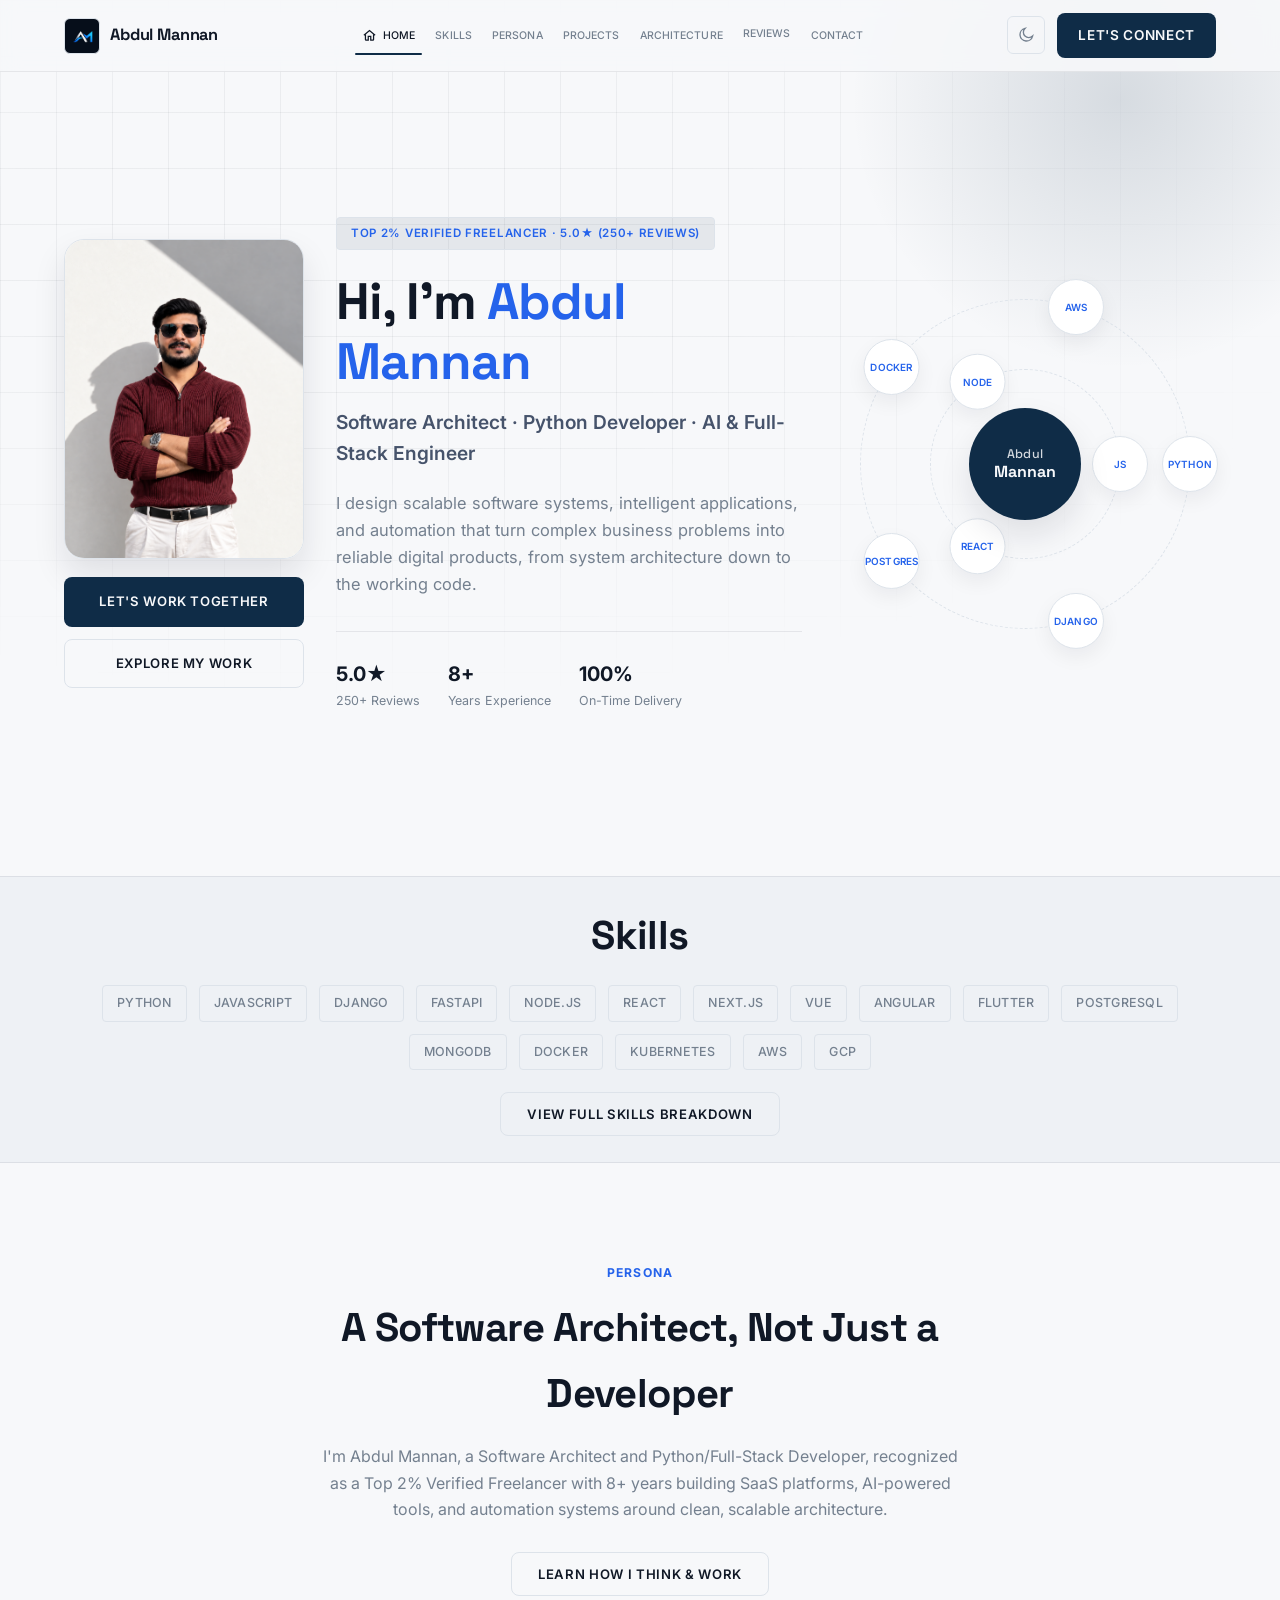
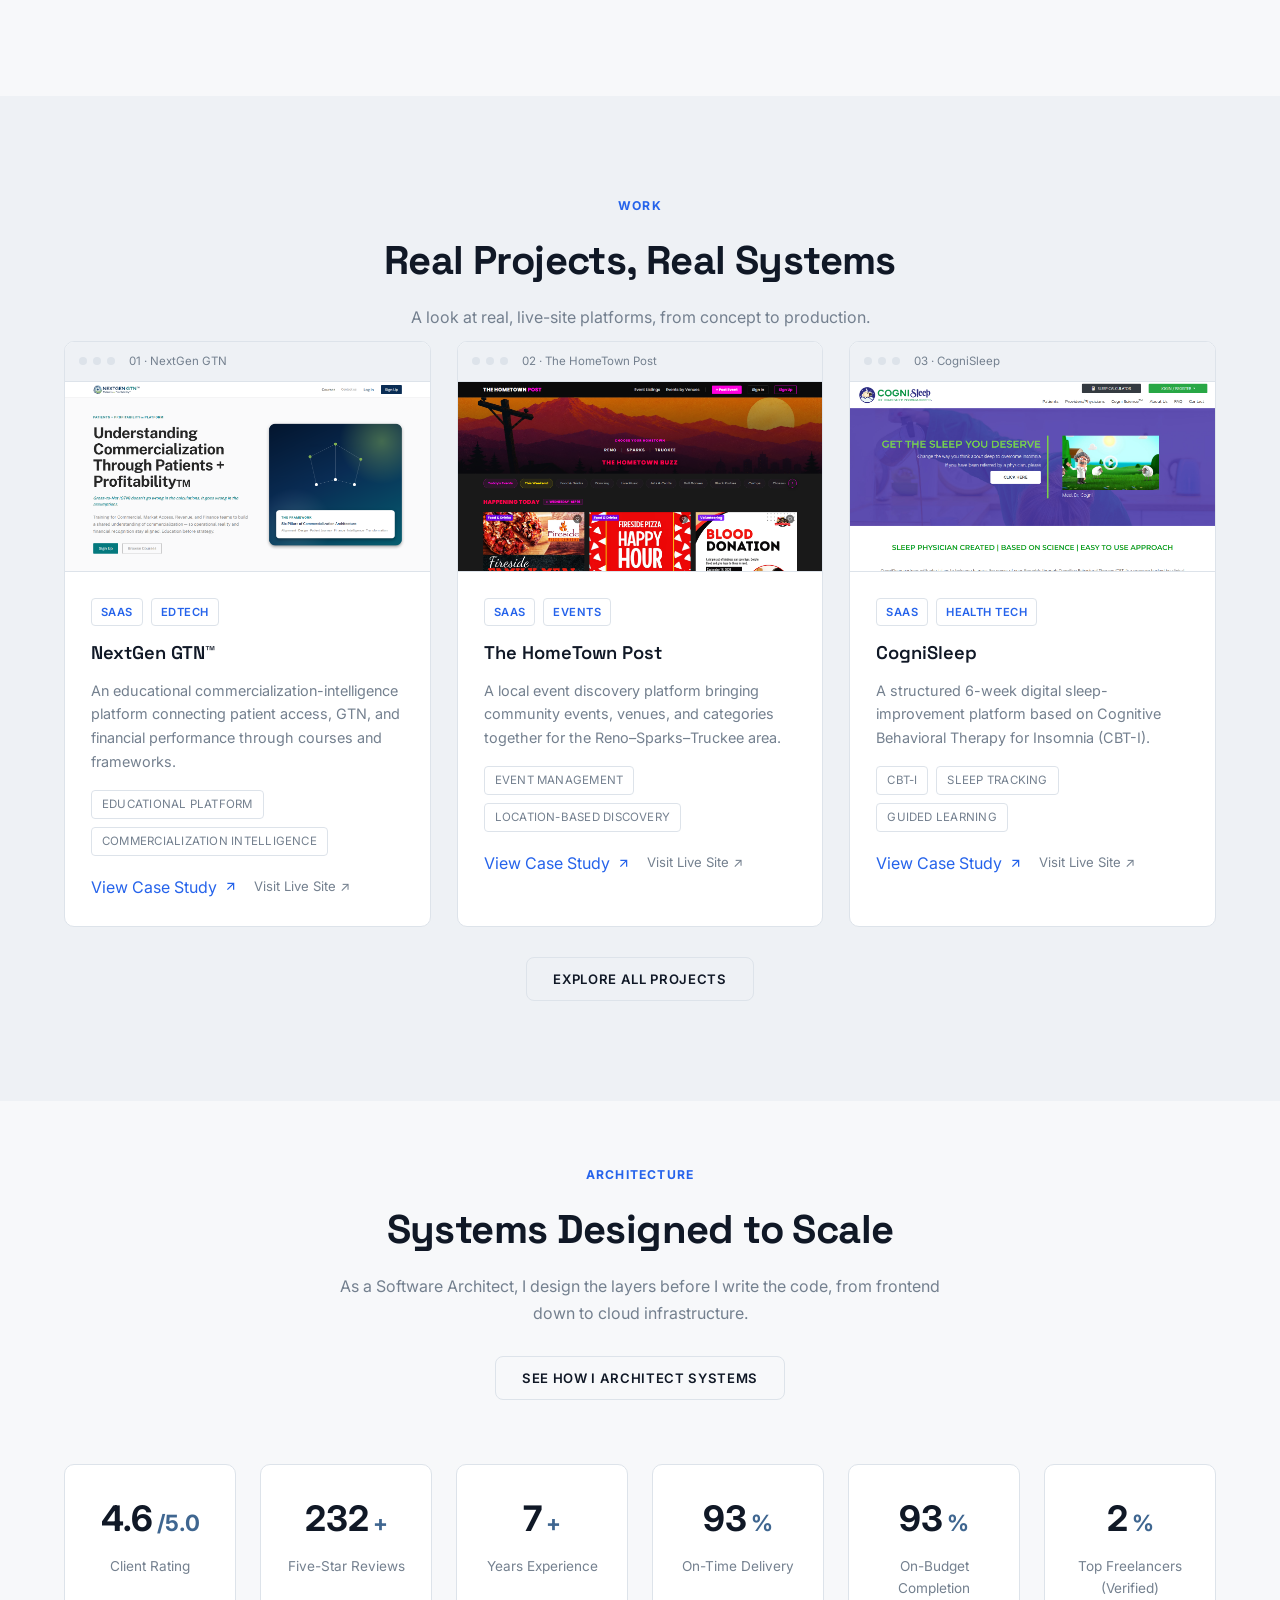
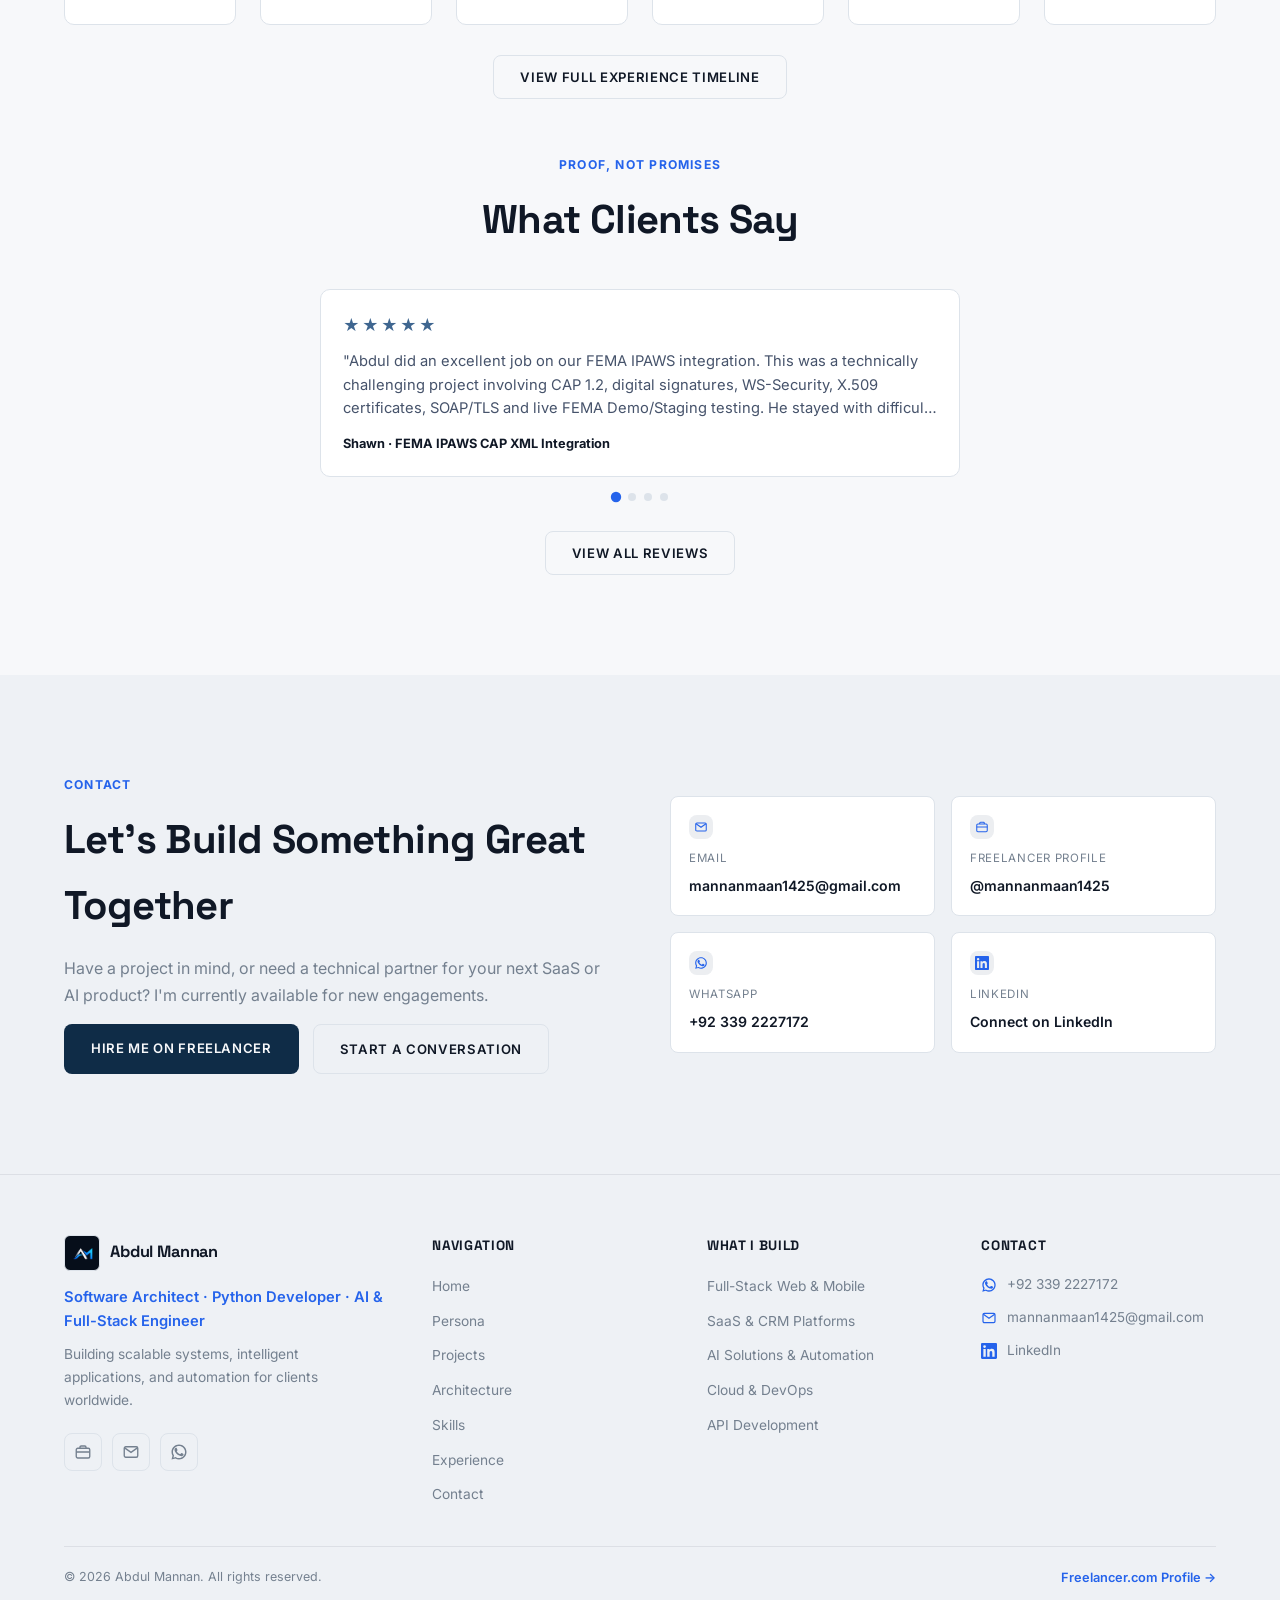
==== commit 1a7ef457: "Update portfolio projects and design" ====
--- a/index.html
+++ b/index.html
@@ -394,27 +394,36 @@
         <p class="tag-label center reveal">Proof, Not Promises</p>
         <h2 class="section-title center reveal">What Clients Say</h2>
 
-        <div class="teaser-grid">
-          <blockquote class="teaser-quote reveal">
-            <div class="review-stars">★★★★★</div>
-            <p>"Abdul did an excellent job on our FEMA IPAWS integration. This was a technically challenging project involving CAP 1.2, digital signatures, WS-Security, X.509 certificates, SOAP/TLS and live FEMA Demo/Staging testing. He stayed with difficult technical issues through successful transmissions and provided complete source code, documentation, evidence and a detailed handoff. I appreciate his persistence, technical ability and continued support. Highly recommended."</p>
-            <cite>Shawn · FEMA IPAWS CAP XML Integration</cite>
-          </blockquote>
-          <blockquote class="teaser-quote reveal">
-            <div class="review-stars">★★★★★</div>
-            <p>"Abdul is one of a kind and makes it happen along with his team.. They are great!! Abdul is the man! His team works smart, hard, and fast. Looking forward to the end result and to move on to the next project!!"</p>
-            <cite>Kenneth · Business Account Integration &amp; Workflow Automation</cite>
-          </blockquote>
-          <blockquote class="teaser-quote reveal">
-            <div class="review-stars">★★★★★</div>
-            <p>"Excellent performance and very fast implementation of the interactive filters. High-quality dashboard interface."</p>
-            <cite>Alvaro · Next.js 15 + Shadcn UI Dashboard</cite>
-          </blockquote>
-          <blockquote class="teaser-quote reveal">
-            <div class="review-stars">★★★★★</div>
-            <p>"Abdul was great to work with. At each stage of the project, we were updated with what had been actioned and what the next progress stage was to be."</p>
-            <cite>Nick · Custom Airtable Task Flow Automation</cite>
-          </blockquote>
+        <div class="teaser-viewport">
+          <div class="teaser-track" id="teaserTrack">
+            <blockquote class="teaser-quote reveal">
+              <div class="review-stars">★★★★★</div>
+              <p>"Abdul did an excellent job on our FEMA IPAWS integration. This was a technically challenging project involving CAP 1.2, digital signatures, WS-Security, X.509 certificates, SOAP/TLS and live FEMA Demo/Staging testing. He stayed with difficult technical issues through successful transmissions and provided complete source code, documentation, evidence and a detailed handoff. I appreciate his persistence, technical ability and continued support. Highly recommended."</p>
+              <cite>Shawn · FEMA IPAWS CAP XML Integration</cite>
+            </blockquote>
+            <blockquote class="teaser-quote reveal">
+              <div class="review-stars">★★★★★</div>
+              <p>"Abdul is one of a kind and makes it happen along with his team.. They are great!! Abdul is the man! His team works smart, hard, and fast. Looking forward to the end result and to move on to the next project!!"</p>
+              <cite>Kenneth · Business Account Integration &amp; Workflow Automation</cite>
+            </blockquote>
+            <blockquote class="teaser-quote reveal">
+              <div class="review-stars">★★★★★</div>
+              <p>"Excellent performance and very fast implementation of the interactive filters. High-quality dashboard interface."</p>
+              <cite>Alvaro · Next.js 15 + Shadcn UI Dashboard</cite>
+            </blockquote>
+            <blockquote class="teaser-quote reveal">
+              <div class="review-stars">★★★★★</div>
+              <p>"Abdul was great to work with. At each stage of the project, we were updated with what had been actioned and what the next progress stage was to be."</p>
+              <cite>Nick · Custom Airtable Task Flow Automation</cite>
+            </blockquote>
+          </div>
+        </div>
+
+        <div class="teaser-dots" id="teaserDots">
+          <button type="button" class="teaser-dot active" aria-label="Show review 1"></button>
+          <button type="button" class="teaser-dot" aria-label="Show review 2"></button>
+          <button type="button" class="teaser-dot" aria-label="Show review 3"></button>
+          <button type="button" class="teaser-dot" aria-label="Show review 4"></button>
         </div>
 
         <button type="button" class="btn btn-outline reviews-trigger center-btn reveal" aria-haspopup="dialog" aria-controls="reviewsModal">View All Reviews</button>
@@ -601,37 +610,36 @@
 
         <div class="process-stepper reveal">
           <button type="button" class="process-step" data-step="1">
-            <span class="process-num">01</span>
             <span class="process-label">Understand</span>
             <span class="process-detail">Clarify the real business problem before writing a line of code.</span>
           </button>
+          <span class="process-arrow" aria-hidden="true">&rarr;</span>
           <button type="button" class="process-step" data-step="2">
-            <span class="process-num">02</span>
             <span class="process-label">Architect</span>
             <span class="process-detail">Design the system boundaries, data model, and API contracts.</span>
           </button>
+          <span class="process-arrow" aria-hidden="true">&rarr;</span>
           <button type="button" class="process-step" data-step="3">
-            <span class="process-num">03</span>
             <span class="process-label">Build</span>
             <span class="process-detail">Implement with clean, tested, maintainable code.</span>
           </button>
+          <span class="process-arrow" aria-hidden="true">&rarr;</span>
           <button type="button" class="process-step" data-step="4">
-            <span class="process-num">04</span>
             <span class="process-label">Integrate</span>
             <span class="process-detail">Connect third-party services, APIs, and automation tools.</span>
           </button>
+          <span class="process-arrow" aria-hidden="true">&rarr;</span>
           <button type="button" class="process-step" data-step="5">
-            <span class="process-num">05</span>
             <span class="process-label">Test</span>
             <span class="process-detail">Validate against real-world edge cases before launch.</span>
           </button>
+          <span class="process-arrow" aria-hidden="true">&rarr;</span>
           <button type="button" class="process-step" data-step="6">
-            <span class="process-num">06</span>
             <span class="process-label">Deliver</span>
             <span class="process-detail">Ship with complete documentation and a clean handoff.</span>
           </button>
+          <span class="process-arrow" aria-hidden="true">&rarr;</span>
           <button type="button" class="process-step" data-step="7">
-            <span class="process-num">07</span>
             <span class="process-label">Support</span>
             <span class="process-detail">Stay engaged post-launch. Many clients return for the next phase.</span>
           </button>
@@ -1469,6 +1477,534 @@
               </div>
               <div class="project-link-row">
                 <button type="button" class="project-link case-study-trigger" data-case="medranolandscaping">
+                  View Case Study
+                  <svg viewBox="0 0 24 24" fill="none" stroke="currentColor" stroke-width="2"><path d="M7 17L17 7M7 7h10v10"/></svg>
+                </button>
+              </div>
+            </div>
+          </article>
+
+          <article class="project-card reveal" data-category="automation">
+            <div class="project-visual">
+              <div class="mockup-bar">
+                <span class="mockup-dot"></span><span class="mockup-dot"></span><span class="mockup-dot"></span>
+                <span class="mockup-label">25 · MySQL Optimization</span>
+              </div>
+              <div class="project-thumb project-thumb-screenshot">
+                <img src="projects/mysql-optimization/overview.png" alt="MySQL 8.4 data optimization diagram: stored procedures, schema optimization, performance tuning, Python scripting, and automated Excel report export" loading="lazy">
+                <div class="thumb-overlay">
+                  <span>Open Case Study
+                    <svg viewBox="0 0 24 24" fill="none" stroke="currentColor" stroke-width="2"><path d="M7 17L17 7M7 7h10v10"/></svg>
+                  </span>
+                </div>
+              </div>
+            </div>
+            <div class="project-body">
+              <div class="project-tags">
+                <span class="tag">Database</span>
+              </div>
+              <h3>MySQL 8.4 Data Optimization</h3>
+              <p>Optimized a MySQL 8.4 database with stored programs and views for statistical reporting, with a Python script that exports results to Excel.</p>
+              <div class="project-stack">
+                <span>Python 3</span><span>MySQL 8.4</span><span>Excel</span>
+              </div>
+              <div class="project-link-row">
+                <button type="button" class="project-link case-study-trigger" data-case="mysqloptimization">
+                  View Case Study
+                  <svg viewBox="0 0 24 24" fill="none" stroke="currentColor" stroke-width="2"><path d="M7 17L17 7M7 7h10v10"/></svg>
+                </button>
+              </div>
+            </div>
+          </article>
+
+          <article class="project-card reveal" data-category="web">
+            <div class="project-visual">
+              <div class="mockup-bar">
+                <span class="mockup-dot"></span><span class="mockup-dot"></span><span class="mockup-dot"></span>
+                <span class="mockup-label">26 · AI Business Automation</span>
+              </div>
+              <div class="project-thumb project-thumb-screenshot">
+                <img src="projects/ai-business-automation/landing-page.png" alt="Consultancy landing page design with deep-purple/indigo gradients, the tagline &quot;Where AI Meets Business Operations,&quot; and collaborative workspace imagery, shown at desktop and mobile widths" loading="lazy">
+                <div class="thumb-overlay">
+                  <span>Open Case Study
+                    <svg viewBox="0 0 24 24" fill="none" stroke="currentColor" stroke-width="2"><path d="M7 17L17 7M7 7h10v10"/></svg>
+                  </span>
+                </div>
+              </div>
+            </div>
+            <div class="project-body">
+              <div class="project-tags">
+                <span class="tag">UI/UX</span>
+              </div>
+              <h3>AI Driven Business Automation Design</h3>
+              <p>A high-conversion consultancy landing page with deep-purple/indigo gradients, built around the brand message "Where AI Meets Business Operations."</p>
+              <div class="project-stack">
+                <span>Brand UI</span><span>Landing Page</span>
+              </div>
+              <div class="project-link-row">
+                <button type="button" class="project-link case-study-trigger" data-case="aibusinessautomation">
+                  View Case Study
+                  <svg viewBox="0 0 24 24" fill="none" stroke="currentColor" stroke-width="2"><path d="M7 17L17 7M7 7h10v10"/></svg>
+                </button>
+              </div>
+            </div>
+          </article>
+
+          <article class="project-card reveal" data-category="ai">
+            <div class="project-visual">
+              <div class="mockup-bar">
+                <span class="mockup-dot"></span><span class="mockup-dot"></span><span class="mockup-dot"></span>
+                <span class="mockup-label">27 · Abusive Tweets Detector</span>
+              </div>
+              <div class="project-thumb project-thumb-screenshot">
+                <img src="projects/abusive-tweets-detector/wordcloud-analysis.png" alt="Word cloud visualization of frequent words in a tweet category, generated during text preprocessing and analysis" loading="lazy">
+                <div class="thumb-overlay">
+                  <span>Open Case Study
+                    <svg viewBox="0 0 24 24" fill="none" stroke="currentColor" stroke-width="2"><path d="M7 17L17 7M7 7h10v10"/></svg>
+                  </span>
+                </div>
+              </div>
+            </div>
+            <div class="project-body">
+              <div class="project-tags">
+                <span class="tag">Machine Learning</span>
+              </div>
+              <h3>Abusive Tweets Detector AI ML Model</h3>
+              <p>A machine learning model to detect abusive or offensive tweets using labeled text data, preprocessing, feature extraction, and model comparison.</p>
+              <div class="project-stack">
+                <span>Python</span><span>Scikit-learn</span><span>NumPy</span>
+              </div>
+              <div class="project-link-row">
+                <button type="button" class="project-link case-study-trigger" data-case="abusivetweetsdetector">
+                  View Case Study
+                  <svg viewBox="0 0 24 24" fill="none" stroke="currentColor" stroke-width="2"><path d="M7 17L17 7M7 7h10v10"/></svg>
+                </button>
+              </div>
+            </div>
+          </article>
+
+          <article class="project-card reveal" data-category="web">
+            <div class="project-visual">
+              <div class="mockup-bar">
+                <span class="mockup-dot"></span><span class="mockup-dot"></span><span class="mockup-dot"></span>
+                <span class="mockup-label">28 · Payment & Seat Booking</span>
+              </div>
+              <div class="project-thumb project-thumb-screenshot">
+                <img src="projects/payment-seat-booking/reservations.png" alt="Club 809 section reservations page with a date picker and a numbered table floor plan showing the DJ booth, bar, and entrance" loading="lazy">
+                <div class="thumb-overlay">
+                  <span>Open Case Study
+                    <svg viewBox="0 0 24 24" fill="none" stroke="currentColor" stroke-width="2"><path d="M7 17L17 7M7 7h10v10"/></svg>
+                  </span>
+                </div>
+              </div>
+            </div>
+            <div class="project-body">
+              <div class="project-tags">
+                <span class="tag">Web App</span>
+              </div>
+              <h3>Implement Payment and Seat Booking</h3>
+              <p>Club table reservations with advance payments using a Stripe and WordPress plugin setup, supporting advance booking for 18 tables.</p>
+              <div class="project-stack">
+                <span>WordPress</span><span>Stripe</span>
+              </div>
+              <div class="project-link-row">
+                <button type="button" class="project-link case-study-trigger" data-case="paymentseatbooking">
+                  View Case Study
+                  <svg viewBox="0 0 24 24" fill="none" stroke="currentColor" stroke-width="2"><path d="M7 17L17 7M7 7h10v10"/></svg>
+                </button>
+              </div>
+            </div>
+          </article>
+
+          <article class="project-card reveal" data-category="web">
+            <div class="project-visual">
+              <div class="mockup-bar">
+                <span class="mockup-dot"></span><span class="mockup-dot"></span><span class="mockup-dot"></span>
+                <span class="mockup-label">29 · Maquinatrix</span>
+              </div>
+              <div class="project-thumb project-thumb-screenshot">
+                <img src="projects/maquinatrix/homepage.png" alt="Maquinatrix homepage with rent/buy search for heavy machinery and equipment" loading="lazy">
+                <div class="thumb-overlay">
+                  <span>Open Case Study
+                    <svg viewBox="0 0 24 24" fill="none" stroke="currentColor" stroke-width="2"><path d="M7 17L17 7M7 7h10v10"/></svg>
+                  </span>
+                </div>
+              </div>
+            </div>
+            <div class="project-body">
+              <div class="project-tags">
+                <span class="tag">Marketplace</span>
+              </div>
+              <h3>Maquinatrix</h3>
+              <p>An "Airbnb of Machines" marketplace for heavy machinery rentals, with direct renter/buyer communication, secure payments, and machinery insurance.</p>
+              <div class="project-stack">
+                <span>Python</span><span>React.js</span><span>Django</span>
+              </div>
+              <div class="project-link-row">
+                <button type="button" class="project-link case-study-trigger" data-case="maquinatrix">
+                  View Case Study
+                  <svg viewBox="0 0 24 24" fill="none" stroke="currentColor" stroke-width="2"><path d="M7 17L17 7M7 7h10v10"/></svg>
+                </button>
+              </div>
+            </div>
+          </article>
+
+          <article class="project-card reveal" data-category="automation">
+            <div class="project-visual">
+              <div class="mockup-bar">
+                <span class="mockup-dot"></span><span class="mockup-dot"></span><span class="mockup-dot"></span>
+                <span class="mockup-label">30 · Excel Macro Optimization</span>
+              </div>
+              <div class="project-thumb project-thumb-screenshot">
+                <img src="projects/excel-macro-optimization/overview.png" alt="Excel macro data analysis optimization diagram: data ingestion, Python/VBA macros, automated pipelines, charts, and report output" loading="lazy">
+                <div class="thumb-overlay">
+                  <span>Open Case Study
+                    <svg viewBox="0 0 24 24" fill="none" stroke="currentColor" stroke-width="2"><path d="M7 17L17 7M7 7h10v10"/></svg>
+                  </span>
+                </div>
+              </div>
+            </div>
+            <div class="project-body">
+              <div class="project-tags">
+                <span class="tag">Automation</span>
+              </div>
+              <h3>SpeedUp Excel Macro Data Analysis</h3>
+              <p>Optimized Excel workflows involving hundreds of thousands of cells, automating repeated runs, imports/exports, and expanded variables.</p>
+              <div class="project-stack">
+                <span>Python</span><span>SQL</span><span>Excel</span>
+              </div>
+              <div class="project-link-row">
+                <button type="button" class="project-link case-study-trigger" data-case="excelmacrooptimization">
+                  View Case Study
+                  <svg viewBox="0 0 24 24" fill="none" stroke="currentColor" stroke-width="2"><path d="M7 17L17 7M7 7h10v10"/></svg>
+                </button>
+              </div>
+            </div>
+          </article>
+
+          <article class="project-card reveal" data-category="web">
+            <div class="project-visual">
+              <div class="mockup-bar">
+                <span class="mockup-dot"></span><span class="mockup-dot"></span><span class="mockup-dot"></span>
+                <span class="mockup-label">31 · Boutique UI (Pink Chicken)</span>
+              </div>
+              <div class="project-thumb project-thumb-screenshot">
+                <img src="projects/boutique-ui/brand-story.png" alt="Pink Chicken UI/UX redesign with fluid layouts, soft curves, overlapping imagery, and white space, including &quot;The Pink Chicken Way&quot; and &quot;Pink Chicken: Then and Now&quot; pages" loading="lazy">
+                <div class="thumb-overlay">
+                  <span>Open Case Study
+                    <svg viewBox="0 0 24 24" fill="none" stroke="currentColor" stroke-width="2"><path d="M7 17L17 7M7 7h10v10"/></svg>
+                  </span>
+                </div>
+              </div>
+            </div>
+            <div class="project-body">
+              <div class="project-tags">
+                <span class="tag">UI/UX</span>
+              </div>
+              <h3>Boutique UI &amp; Brand Story (Pink Chicken)</h3>
+              <p>UI/UX redesign and visual storytelling with fluid layouts, soft curves, overlapping imagery, and white space.</p>
+              <div class="project-stack">
+                <span>HTML5</span><span>Website Design</span><span>eCommerce</span>
+              </div>
+              <div class="project-link-row">
+                <button type="button" class="project-link case-study-trigger" data-case="boutiqueui">
+                  View Case Study
+                  <svg viewBox="0 0 24 24" fill="none" stroke="currentColor" stroke-width="2"><path d="M7 17L17 7M7 7h10v10"/></svg>
+                </button>
+              </div>
+            </div>
+          </article>
+
+          <article class="project-card reveal" data-category="saas">
+            <div class="project-visual">
+              <div class="mockup-bar">
+                <span class="mockup-dot"></span><span class="mockup-dot"></span><span class="mockup-dot"></span>
+                <span class="mockup-label">32 · Eduperse</span>
+              </div>
+              <div class="project-thumb project-thumb-screenshot">
+                <img src="projects/eduperse/admin-dashboard.png" alt="Eduperse admin dashboard with student, course, and group metrics and enrollment charts" loading="lazy">
+                <div class="thumb-overlay">
+                  <span>Open Case Study
+                    <svg viewBox="0 0 24 24" fill="none" stroke="currentColor" stroke-width="2"><path d="M7 17L17 7M7 7h10v10"/></svg>
+                  </span>
+                </div>
+              </div>
+            </div>
+            <div class="project-body">
+              <div class="project-tags">
+                <span class="tag">LMS</span>
+              </div>
+              <h3>Eduperse</h3>
+              <p>An Ecuador-based LMS with student, instructor, and admin logins, course enrollment, instructor evaluations, grading, and real-time chat.</p>
+              <div class="project-stack">
+                <span>Python</span><span>React.js</span><span>Django</span>
+              </div>
+              <div class="project-link-row">
+                <button type="button" class="project-link case-study-trigger" data-case="eduperse">
+                  View Case Study
+                  <svg viewBox="0 0 24 24" fill="none" stroke="currentColor" stroke-width="2"><path d="M7 17L17 7M7 7h10v10"/></svg>
+                </button>
+              </div>
+            </div>
+          </article>
+
+          <article class="project-card reveal" data-category="saas">
+            <div class="project-visual">
+              <div class="mockup-bar">
+                <span class="mockup-dot"></span><span class="mockup-dot"></span><span class="mockup-dot"></span>
+                <span class="mockup-label">33 · Security Admin Portal</span>
+              </div>
+              <div class="project-thumb project-thumb-screenshot">
+                <img src="projects/security-admin-portal/dashboard.png" alt="Mas Seguros admin dashboard with user, membership, shield, and alert metrics" loading="lazy">
+                <div class="thumb-overlay">
+                  <span>Open Case Study
+                    <svg viewBox="0 0 24 24" fill="none" stroke="currentColor" stroke-width="2"><path d="M7 17L17 7M7 7h10v10"/></svg>
+                  </span>
+                </div>
+              </div>
+            </div>
+            <div class="project-body">
+              <div class="project-tags">
+                <span class="tag">Security</span>
+              </div>
+              <h3>A Security App Admin Portal (Mas Seguros)</h3>
+              <p>Security management admin panel with user roles/permissions, real-time camera/access/sensor monitoring, and incident alert tracking.</p>
+              <div class="project-stack">
+                <span>Python</span><span>Django</span><span>React.js</span>
+              </div>
+              <div class="project-link-row">
+                <button type="button" class="project-link case-study-trigger" data-case="securityadminportal">
+                  View Case Study
+                  <svg viewBox="0 0 24 24" fill="none" stroke="currentColor" stroke-width="2"><path d="M7 17L17 7M7 7h10v10"/></svg>
+                </button>
+              </div>
+            </div>
+          </article>
+
+          <article class="project-card reveal" data-category="saas">
+            <div class="project-visual">
+              <div class="mockup-bar">
+                <span class="mockup-dot"></span><span class="mockup-dot"></span><span class="mockup-dot"></span>
+                <span class="mockup-label">34 · Chat System HRMS</span>
+              </div>
+              <div class="project-thumb project-thumb-screenshot">
+                <img src="projects/chat-system-hrms/inbox.png" alt="HRMS platform chat inbox with a list of conversations" loading="lazy">
+                <div class="thumb-overlay">
+                  <span>Open Case Study
+                    <svg viewBox="0 0 24 24" fill="none" stroke="currentColor" stroke-width="2"><path d="M7 17L17 7M7 7h10v10"/></svg>
+                  </span>
+                </div>
+              </div>
+            </div>
+            <div class="project-body">
+              <div class="project-tags">
+                <span class="tag">HRMS</span>
+              </div>
+              <h3>Chat System HRMS</h3>
+              <p>Real-time chat system integrated into an HRMS platform.</p>
+              <div class="project-stack">
+                <span>React.js</span><span>Django</span>
+              </div>
+              <div class="project-link-row">
+                <button type="button" class="project-link case-study-trigger" data-case="chatsystemhrms">
+                  View Case Study
+                  <svg viewBox="0 0 24 24" fill="none" stroke="currentColor" stroke-width="2"><path d="M7 17L17 7M7 7h10v10"/></svg>
+                </button>
+              </div>
+            </div>
+          </article>
+
+          <article class="project-card reveal" data-category="ai">
+            <div class="project-visual">
+              <div class="mockup-bar">
+                <span class="mockup-dot"></span><span class="mockup-dot"></span><span class="mockup-dot"></span>
+                <span class="mockup-label">35 · Healthcare Workflow</span>
+              </div>
+              <div class="project-thumb project-thumb-screenshot">
+                <img src="projects/healthcare-workflow/overview.png" alt="AI-powered healthcare workflow diagram: patient data ingestion, data analysis, AI agent collaboration, treatment, and personalized treatment plans" loading="lazy">
+                <div class="thumb-overlay">
+                  <span>Open Case Study
+                    <svg viewBox="0 0 24 24" fill="none" stroke="currentColor" stroke-width="2"><path d="M7 17L17 7M7 7h10v10"/></svg>
+                  </span>
+                </div>
+              </div>
+            </div>
+            <div class="project-body">
+              <div class="project-tags">
+                <span class="tag">AI</span>
+              </div>
+              <h3>AI-Powered Healthcare Workflow Optimization</h3>
+              <p>Healthcare workflow solution with patient-data ingestion and analysis, AI-agent collaboration, diagnosis support, and personalized treatment planning.</p>
+              <div class="project-stack">
+                <span>Python</span><span>AI Agents</span><span>TensorFlow</span>
+              </div>
+              <div class="project-link-row">
+                <button type="button" class="project-link case-study-trigger" data-case="healthcareworkflow">
+                  View Case Study
+                  <svg viewBox="0 0 24 24" fill="none" stroke="currentColor" stroke-width="2"><path d="M7 17L17 7M7 7h10v10"/></svg>
+                </button>
+              </div>
+            </div>
+          </article>
+
+          <article class="project-card reveal" data-category="web">
+            <div class="project-visual">
+              <div class="mockup-bar">
+                <span class="mockup-dot"></span><span class="mockup-dot"></span><span class="mockup-dot"></span>
+                <span class="mockup-label">36 · Shopify Landing Revamp</span>
+              </div>
+              <div class="project-thumb project-thumb-screenshot">
+                <img src="projects/shopify-landing-revamp/homepage.png" alt="Revamped Shopify landing page for a skincare brand with a polished newsletter signup section and product grid" loading="lazy">
+                <div class="thumb-overlay">
+                  <span>Open Case Study
+                    <svg viewBox="0 0 24 24" fill="none" stroke="currentColor" stroke-width="2"><path d="M7 17L17 7M7 7h10v10"/></svg>
+                  </span>
+                </div>
+              </div>
+            </div>
+            <div class="project-body">
+              <div class="project-tags">
+                <span class="tag">Shopify</span>
+              </div>
+              <h3>Shopify Landing Page Revamp</h3>
+              <p>Revamped a Shopify landing page based on the client's instructions, focusing on polished graphics and an improved, professional UI.</p>
+              <div class="project-stack">
+                <span>Shopify</span><span>Website Design</span>
+              </div>
+              <div class="project-link-row">
+                <button type="button" class="project-link case-study-trigger" data-case="shopifylandingrevamp">
+                  View Case Study
+                  <svg viewBox="0 0 24 24" fill="none" stroke="currentColor" stroke-width="2"><path d="M7 17L17 7M7 7h10v10"/></svg>
+                </button>
+              </div>
+            </div>
+          </article>
+
+          <article class="project-card reveal" data-category="ai">
+            <div class="project-visual">
+              <div class="mockup-bar">
+                <span class="mockup-dot"></span><span class="mockup-dot"></span><span class="mockup-dot"></span>
+                <span class="mockup-label">37 · Shopper Intention System</span>
+              </div>
+              <div class="project-thumb project-thumb-screenshot">
+                <img src="projects/shopper-intention-system/correlation-analysis.png" alt="Correlation heatmap of online shopper behavior features used to train the shopper intention prediction model" loading="lazy">
+                <div class="thumb-overlay">
+                  <span>Open Case Study
+                    <svg viewBox="0 0 24 24" fill="none" stroke="currentColor" stroke-width="2"><path d="M7 17L17 7M7 7h10v10"/></svg>
+                  </span>
+                </div>
+              </div>
+            </div>
+            <div class="project-body">
+              <div class="project-tags">
+                <span class="tag">Machine Learning</span>
+              </div>
+              <h3>Online Shopper Intention System</h3>
+              <p>An AI/ML model to detect online shopper intentions, trained to achieve high accuracy in predicting shopper behavior.</p>
+              <div class="project-stack">
+                <span>Python</span><span>Scikit-learn</span><span>NumPy</span>
+              </div>
+              <div class="project-link-row">
+                <button type="button" class="project-link case-study-trigger" data-case="shopperintentionsystem">
+                  View Case Study
+                  <svg viewBox="0 0 24 24" fill="none" stroke="currentColor" stroke-width="2"><path d="M7 17L17 7M7 7h10v10"/></svg>
+                </button>
+              </div>
+            </div>
+          </article>
+
+          <article class="project-card reveal" data-category="automation">
+            <div class="project-visual">
+              <div class="mockup-bar">
+                <span class="mockup-dot"></span><span class="mockup-dot"></span><span class="mockup-dot"></span>
+                <span class="mockup-label">38 · Amazon Excel Processor</span>
+              </div>
+              <div class="project-thumb project-thumb-screenshot">
+                <img src="projects/amazon-excel-processor/upload-file.png" alt="Amazon Excel File Processor upload page with filter options, column calculation, and delete columns tools over an uploaded dataset" loading="lazy">
+                <div class="thumb-overlay">
+                  <span>Open Case Study
+                    <svg viewBox="0 0 24 24" fill="none" stroke="currentColor" stroke-width="2"><path d="M7 17L17 7M7 7h10v10"/></svg>
+                  </span>
+                </div>
+              </div>
+            </div>
+            <div class="project-body">
+              <div class="project-tags">
+                <span class="tag">Automation</span>
+              </div>
+              <h3>Amazon Excel File Processor</h3>
+              <p>A tool to process Excel files exported from AWS, supporting data filtering, formula processing, data analysis, and exporting updated files.</p>
+              <div class="project-stack">
+                <span>Python</span><span>React.js</span><span>Django</span>
+              </div>
+              <div class="project-link-row">
+                <button type="button" class="project-link case-study-trigger" data-case="amazonexcelprocessor">
+                  View Case Study
+                  <svg viewBox="0 0 24 24" fill="none" stroke="currentColor" stroke-width="2"><path d="M7 17L17 7M7 7h10v10"/></svg>
+                </button>
+              </div>
+            </div>
+          </article>
+
+          <article class="project-card reveal" data-category="web">
+            <div class="project-visual">
+              <div class="mockup-bar">
+                <span class="mockup-dot"></span><span class="mockup-dot"></span><span class="mockup-dot"></span>
+                <span class="mockup-label">39 · Alertsio.com</span>
+              </div>
+              <div class="project-thumb project-thumb-screenshot">
+                <img src="projects/alertsio/homepage.png" alt="Alertsio homepage: &quot;Transform your ideas to great products &amp; services&quot;" loading="lazy">
+                <div class="thumb-overlay">
+                  <span>Open Case Study
+                    <svg viewBox="0 0 24 24" fill="none" stroke="currentColor" stroke-width="2"><path d="M7 17L17 7M7 7h10v10"/></svg>
+                  </span>
+                </div>
+              </div>
+            </div>
+            <div class="project-body">
+              <div class="project-tags">
+                <span class="tag">Consulting</span>
+              </div>
+              <h3>Alertsio.com</h3>
+              <p>Company website for Alertsio, an IT, communications, and business consulting company providing enterprise solutions across CRM, BI, and infrastructure.</p>
+              <div class="project-stack">
+                <span>WordPress</span><span>Django</span>
+              </div>
+              <div class="project-link-row">
+                <button type="button" class="project-link case-study-trigger" data-case="alertsio">
+                  View Case Study
+                  <svg viewBox="0 0 24 24" fill="none" stroke="currentColor" stroke-width="2"><path d="M7 17L17 7M7 7h10v10"/></svg>
+                </button>
+              </div>
+            </div>
+          </article>
+
+          <article class="project-card reveal" data-category="mobile">
+            <div class="project-visual">
+              <div class="mockup-bar">
+                <span class="mockup-dot"></span><span class="mockup-dot"></span><span class="mockup-dot"></span>
+                <span class="mockup-label">40 · WalletPilot</span>
+              </div>
+              <div class="project-thumb project-thumb-screenshot">
+                <img src="projects/walletpilot/app-screens.png" alt="WalletPilot app screens: total balance dashboard, expense breakdown and spending charts, and savings goals, in a glassmorphism style" loading="lazy">
+                <div class="thumb-overlay">
+                  <span>Open Case Study
+                    <svg viewBox="0 0 24 24" fill="none" stroke="currentColor" stroke-width="2"><path d="M7 17L17 7M7 7h10v10"/></svg>
+                  </span>
+                </div>
+              </div>
+            </div>
+            <div class="project-body">
+              <div class="project-tags">
+                <span class="tag">Mobile App</span>
+              </div>
+              <h3>WalletPilot</h3>
+              <p>A personal finance mobile app for tracking expenses, managing budgets, and achieving savings goals with a glassmorphism interface.</p>
+              <div class="project-stack">
+                <span>Python</span><span>Flutter</span>
+              </div>
+              <div class="project-link-row">
+                <button type="button" class="project-link case-study-trigger" data-case="walletpilot">
                   View Case Study
                   <svg viewBox="0 0 24 24" fill="none" stroke="currentColor" stroke-width="2"><path d="M7 17L17 7M7 7h10v10"/></svg>
                 </button>
--- a/style.css
+++ b/style.css
@@ -2032,11 +2032,18 @@
   transform: translateY(-3px);
 }
 
-.process-num {
-  font-family: var(--font-mono);
-  font-size: 0.78rem;
-  color: var(--highlight);
+.process-arrow {
+  display: flex;
+  align-items: center;
+  justify-content: center;
+  flex: 0 0 auto;
+  font-size: 1.4rem;
   font-weight: 700;
+  line-height: 1;
+  background: linear-gradient(135deg, var(--accent-2), #22d3ee);
+  -webkit-background-clip: text;
+  background-clip: text;
+  color: transparent;
 }
 
 .process-label {
@@ -2208,24 +2215,57 @@
   border: 1px solid var(--border);
   border-radius: var(--radius-lg);
   padding: 22px;
+  transition: transform 0.25s ease, border-color 0.25s ease, box-shadow 0.25s ease;
+}
+
+.arch-callout:hover {
+  transform: translateY(-3px);
+  border-color: var(--accent);
 }
 
 /* ---------- Reviews teaser strip ---------- */
-.teaser-grid {
-  display: grid;
-  grid-template-columns: repeat(2, 1fr);
-  gap: 20px;
-  margin-top: 36px;
+.teaser-viewport {
+  max-width: 640px;
+  margin: 36px auto 16px;
+  overflow: hidden;
+}
+
+.teaser-dots {
+  display: flex;
+  justify-content: center;
+  align-items: center;
+  gap: 8px;
   margin-bottom: 30px;
 }
 
-@media (max-width: 600px) {
-  .teaser-grid {
-    grid-template-columns: 1fr;
-  }
+.teaser-dot {
+  width: 8px;
+  height: 8px;
+  padding: 0;
+  border: none;
+  border-radius: 50%;
+  background: var(--border);
+  cursor: pointer;
+  transition: background-color 0.25s ease, transform 0.25s ease, box-shadow 0.25s ease;
+}
+
+.teaser-dot:hover {
+  background: var(--accent-2);
+}
+
+.teaser-dot.active {
+  background: var(--accent-2);
+  transform: scale(1.3);
+}
+
+.teaser-track {
+  display: flex;
+  transition: transform 0.6s cubic-bezier(0.65, 0, 0.35, 1);
 }
 
 .teaser-quote {
+  flex: 0 0 100%;
+  min-width: 0;
   background: var(--card);
   border: 1px solid var(--border);
   border-radius: var(--radius-lg);
@@ -2427,6 +2467,10 @@
     max-width: none;
     align-items: flex-start;
     text-align: left;
+  }
+
+  .process-arrow {
+    display: none;
   }
 }
 
@@ -2733,3 +2777,19 @@
 :root[data-theme="dark"] .teaser-quote:hover {
   box-shadow: 0 0 22px rgba(59, 130, 246, 0.22), 0 0 40px rgba(34, 211, 238, 0.08), var(--shadow-sm);
 }
+
+:root[data-theme="dark"] .process-arrow {
+  filter: drop-shadow(0 0 6px rgba(59, 130, 246, 0.5));
+}
+
+:root[data-theme="dark"] .teaser-dot.active {
+  box-shadow: 0 0 8px rgba(59, 130, 246, 0.7);
+}
+
+:root[data-theme="dark"] .arch-callout {
+  background-image: linear-gradient(160deg, rgba(59, 130, 246, 0.10), rgba(34, 211, 238, 0.04) 60%, transparent);
+}
+
+:root[data-theme="dark"] .arch-callout:hover {
+  box-shadow: 0 0 22px rgba(59, 130, 246, 0.25), var(--shadow-sm);
+}
